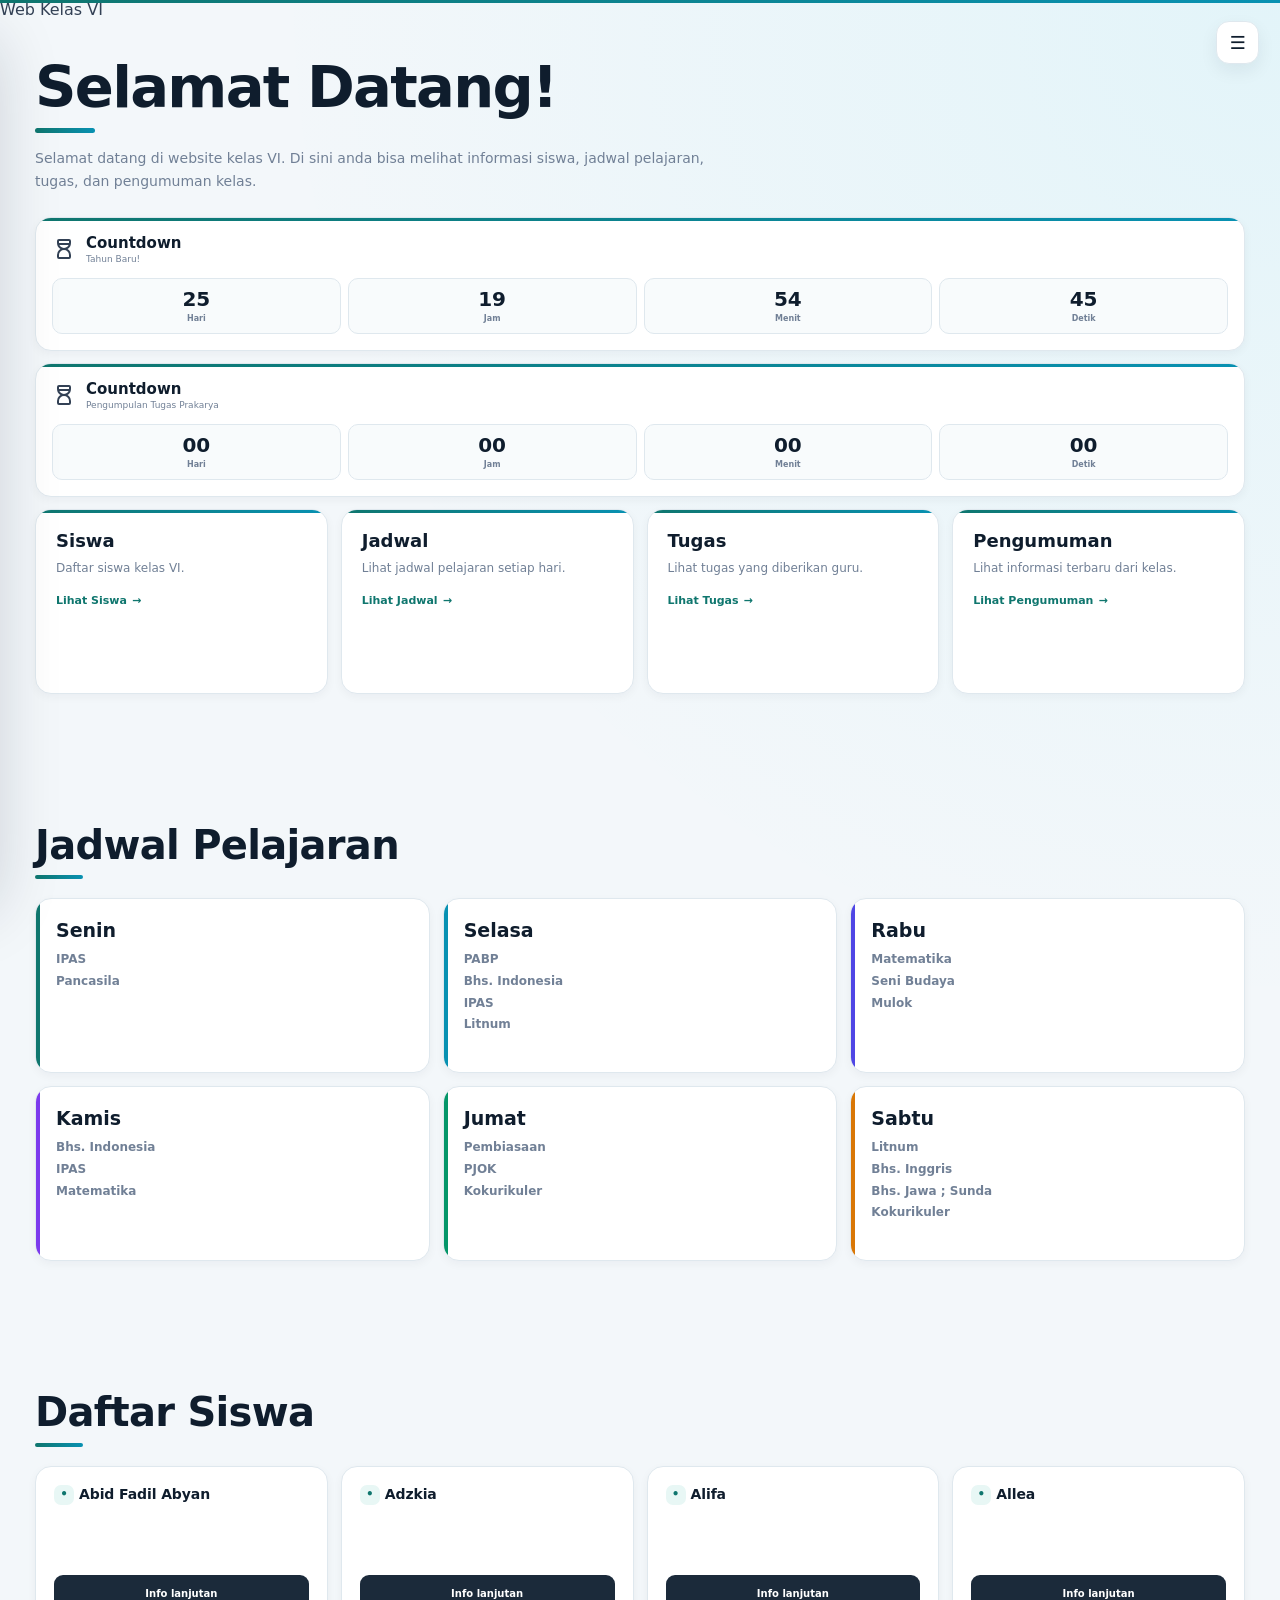
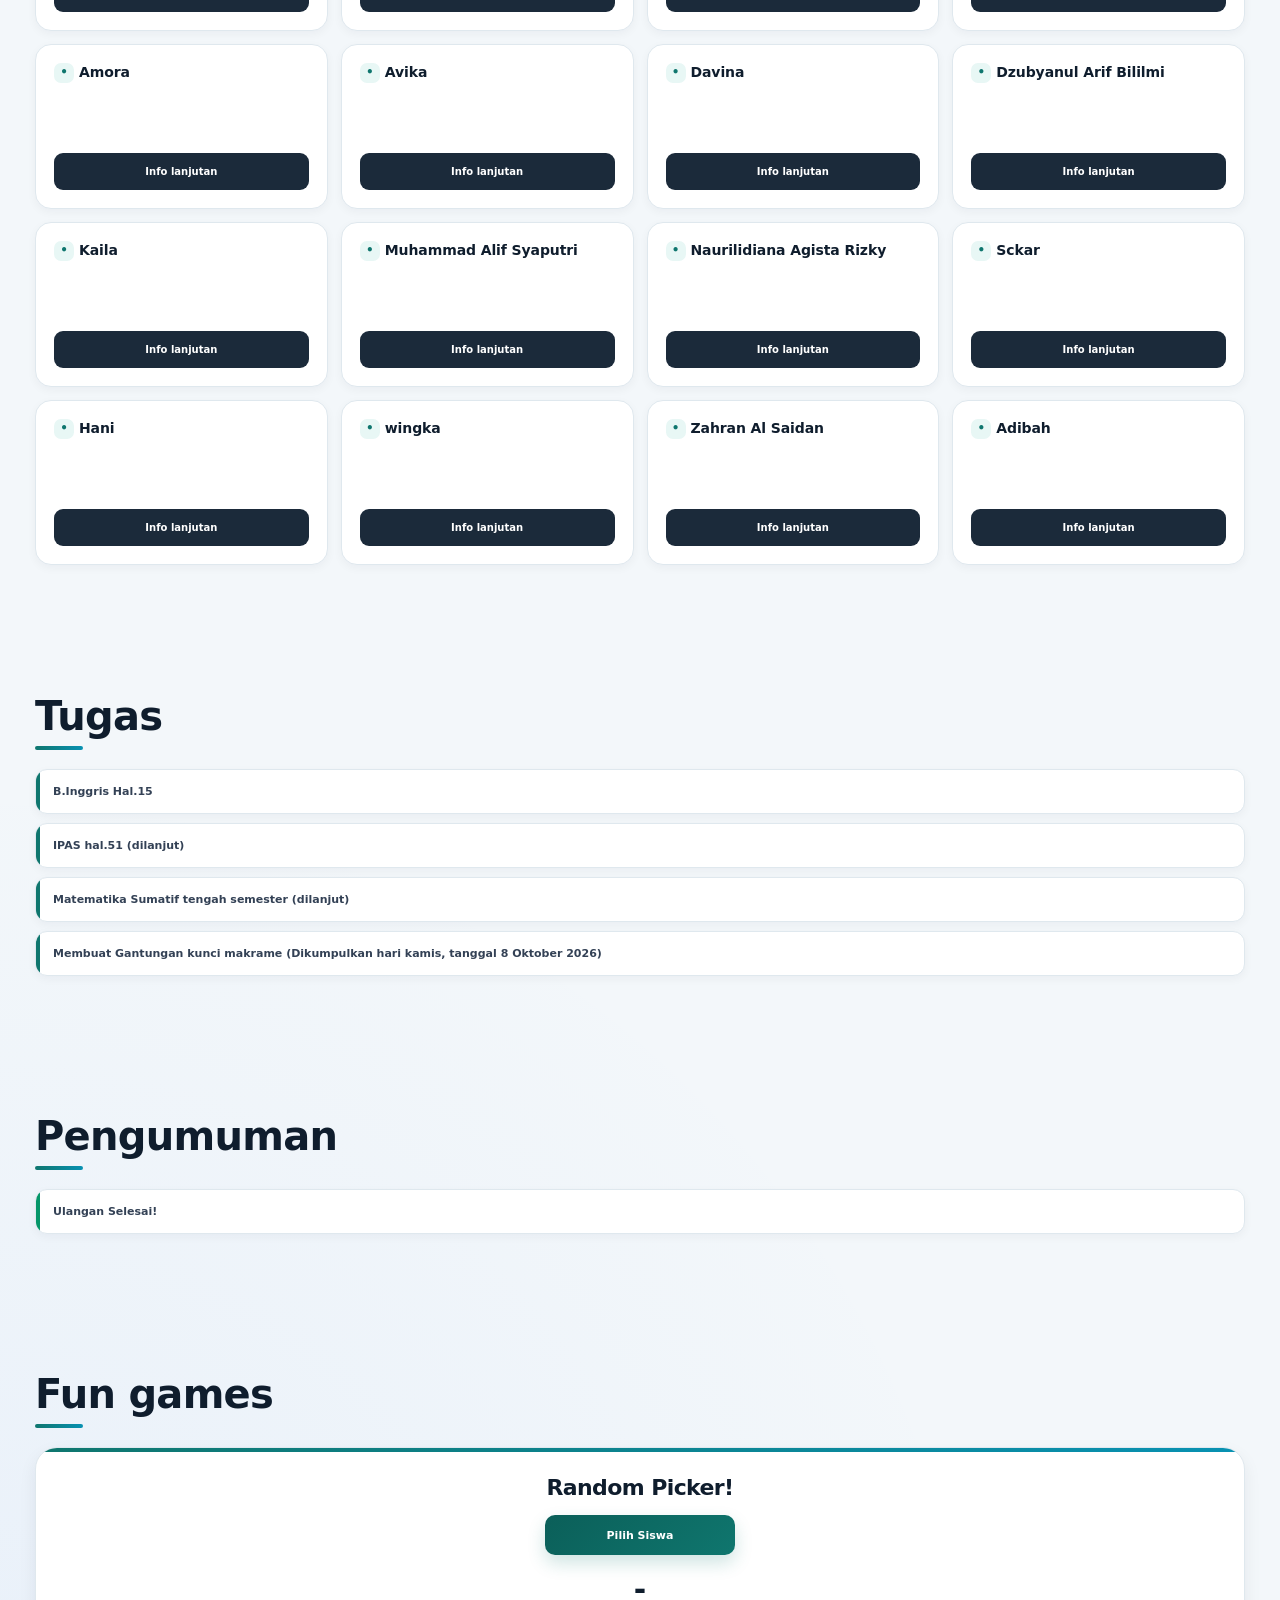
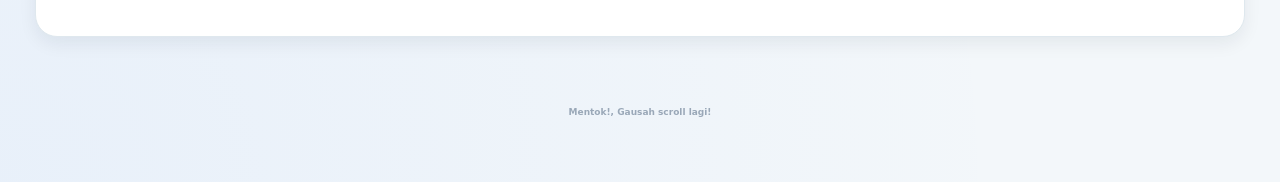
==== index.html @ 462da56a "Update data" ====
<!DOCTYPE html>
<html lang="id">

<head>
    <meta charset="UTF-8">
    <meta name="viewport" content="width=device-width, initial-scale=1.0">
    <meta name="Web Class 6 Necipat"
        content="Website resmi Kelas VI NECIPAT yang berisi informasi siswa, jadwal, tugas, pengumuman, dan kegiatan kelas kami."
        <title>Web Kelas VI</title>
    <link rel="icon" type="image/jpeg" href="Icon.png">

    <link rel="stylesheet" href="style.css">
    <script src="script.js" defer></script>
</head>

<body>



    <!-- Sidebar -->

    <nav class="sidebar hidden" id="sidebar">

        <div class="logo">
            <img src="Icon.png" alt="fotokelas">
            <p>KELAS VI NECIPAT</p>
        </div>

        <a href="#home">


            <svg xmlns="http://www.w3.org/2000/svg" width="20" height="20" viewBox="0 0 24 24" fill="none"
                stroke="currentColor" stroke-width="2" stroke-linecap="round" stroke-linejoin="round"
                class="icon icon-tabler icons-tabler-outline icon-tabler-home">

                <path stroke="none" d="M0 0h24v24H0z" fill="none" />
                <path d="M5 12l-2 0l9 -9l9 9l-2 0" />
                <path d="M5 12v7a2 2 0 0 0 2 2h10a2 2 0 0 0 2 -2v-7" />
                <path d="M9 21v-6a2 2 0 0 1 2 -2h2a2 2 0 0 1 2 2v6" />
            </svg>

            <span> Home</span>

        </a>
        <a href="#jadwal">

            <svg xmlns="http://www.w3.org/2000/svg" width="24" height="24" viewBox="0 0 24 24" fill="none"
                stroke="currentColor" stroke-width="2" stroke-linecap="round" stroke-linejoin="round"
                class="icon icon-tabler icons-tabler-outline icon-tabler-calendar-event">
                <path stroke="none" d="M0 0h24v24H0z" fill="none" />
                <path d="M4 7a2 2 0 0 1 2 -2h12a2 2 0 0 1 2 2v12a2 2 0 0 1 -2 2h-12a2 2 0 0 1 -2 -2l0 -12" />
                <path d="M16 3l0 4" />
                <path d="M8 3l0 4" />
                <path d="M4 11l16 0" />
                <path d="M8 15h2v2h-2l0 -2" />
            </svg>

            <span> Jadwal</span>
        </a>
        <a href="#siswa">
            <svg xmlns="http://www.w3.org/2000/svg" width="24" height="24" viewBox="0 0 24 24" fill="none"
                stroke="currentColor" stroke-width="2" stroke-linecap="round" stroke-linejoin="round"
                class="icon icon-tabler icons-tabler-outline icon-tabler-users">
                <path stroke="none" d="M0 0h24v24H0z" fill="none" />
                <path d="M5 7a4 4 0 1 0 8 0a4 4 0 1 0 -8 0" />
                <path d="M3 21v-2a4 4 0 0 1 4 -4h4a4 4 0 0 1 4 4v2" />
                <path d="M16 3.13a4 4 0 0 1 0 7.75" />
                <path d="M21 21v-2a4 4 0 0 0 -3 -3.85" />
            </svg>

            <span> Siswa</span>
        </a>
        <a href="#tugas">
            <svg xmlns="http://www.w3.org/2000/svg" width="24" height="24" viewBox="0 0 24 24" fill="none"
                stroke="currentColor" stroke-width="2" stroke-linecap="round" stroke-linejoin="round"
                class="icon icon-tabler icons-tabler-outline icon-tabler-book">
                <path stroke="none" d="M0 0h24v24H0z" fill="none" />
                <path d="M3 19a9 9 0 0 1 9 0a9 9 0 0 1 9 0" />
                <path d="M3 6a9 9 0 0 1 9 0a9 9 0 0 1 9 0" />
                <path d="M3 6l0 13" />
                <path d="M12 6l0 13" />
                <path d="M21 6l0 13" />
            </svg>

            <span> Tugas</span>
        </a>
        <a href="#pengumuman">
            <svg xmlns="http://www.w3.org/2000/svg" width="24" height="24" viewBox="0 0 24 24" fill="none"
                stroke="currentColor" stroke-width="2" stroke-linecap="round" stroke-linejoin="round"
                class="icon icon-tabler icons-tabler-outline icon-tabler-speakerphone">
                <path stroke="none" d="M0 0h24v24H0z" fill="none" />
                <path d="M18 8a3 3 0 0 1 0 6" />
                <path d="M10 8v11a1 1 0 0 1 -1 1h-1a1 1 0 0 1 -1 -1v-5" />
                <path
                    d="M12 8l4.524 -3.77a.9 .9 0 0 1 1.476 .692v12.156a.9 .9 0 0 1 -1.476 .692l-4.524 -3.77h-8a1 1 0 0 1 -1 -1v-4a1 1 0 0 1 1 -1h8" />
            </svg>

            <span> Pengumuman</span>
        </a>
        <a href="#fun-games">
            <svg xmlns="http://www.w3.org/2000/svg" width="24" height="24" viewBox="0 0 24 24" fill="none"
                stroke="currentColor" stroke-width="2" stroke-linecap="round" stroke-linejoin="round"
                class="icon icon-tabler icons-tabler-outline icon-tabler-device-gamepad-2">
                <path stroke="none" d="M0 0h24v24H0z" fill="none" />
                <path
                    d="M12 5h3.5a5 5 0 0 1 0 10h-5.5l-4.015 4.227a2.3 2.3 0 0 1 -3.923 -2.035l1.634 -8.173a5 5 0 0 1 4.904 -4.019h3.4" />
                <path d="M14 15l4.07 4.284a2.3 2.3 0 0 0 3.925 -2.023l-1.6 -8.232" />
                <path d="M8 9v2" />
                <path d="M7 10h2" />
                <path d="M14 10h2" />
            </svg>

            <span> Fun Game</span>
        </a>

        <button id="theme-toggle">🌙 Mode Gelap</button>

        <div class="jam-digital" id="jam-digital">00:00:00</div>
        <div class="tanggal-digital" id="tanggal-digital">1 januari 1111</div>
    </nav>

    <button id="sidebar-toggle">☰</button>


    <!-- Konten Utama -->
    <main class="content">

        <!-- HOME -->
        <section id="home" class="home">
            <h1>Selamat Datang!</h1>

            <p>
                Selamat datang di website kelas VI.
                Di sini anda bisa melihat informasi siswa,
                jadwal pelajaran, tugas, dan pengumuman kelas.
            </p>

            <div class="countdown-widget">

                <div class="countdown-title">

                    <svg xmlns="http://www.w3.org/2000/svg" width="24" height="24" viewBox="0 0 24 24" fill="none"
                        stroke="currentColor" stroke-width="2" stroke-linecap="round" stroke-linejoin="round"
                        class="icon icon-tabler icons-tabler-outline icon-tabler-hourglass-high">
                        <path stroke="none" d="M0 0h24v24H0z" fill="none" />
                        <path d="M6.5 7h11" />
                        <path d="M6 20v-2a6 6 0 1 1 12 0v2a1 1 0 0 1 -1 1h-10a1 1 0 0 1 -1 -1" />
                        <path d="M6 4v2a6 6 0 1 0 12 0v-2a1 1 0 0 0 -1 -1h-10a1 1 0 0 0 -1 1" />
                    </svg>

                    <div>
                        <h2>Countdown</h2>
                        <p>Tahun Baru!</p>
                    </div>
                </div>

                <div class="countdown-time">

                    <div class="countdown-box">
                        <strong id="countdown-days">00</strong>
                        <span>Hari</span>
                    </div>

                    <div class="countdown-box">
                        <strong id="countdown-hours">00</strong>
                        <span>Jam</span>
                    </div>

                    <div class="countdown-box">
                        <strong id="countdown-minutes">00</strong>
                        <span>Menit</span>
                    </div>

                    <div class="countdown-box">
                        <strong id="countdown-seconds">00</strong>
                        <span>Detik</span>
                    </div>

                </div>

            </div>

            <div class="countdown-widget">

                <div class="countdown-title">

                    <svg xmlns="http://www.w3.org/2000/svg" width="24" height="24" viewBox="0 0 24 24" fill="none"
                        stroke="currentColor" stroke-width="2" stroke-linecap="round" stroke-linejoin="round"
                        class="icon icon-tabler icons-tabler-outline icon-tabler-hourglass-high">
                        <path stroke="none" d="M0 0h24v24H0z" fill="none" />
                        <path d="M6.5 7h11" />
                        <path d="M6 20v-2a6 6 0 1 1 12 0v2a1 1 0 0 1 -1 1h-10a1 1 0 0 1 -1 -1" />
                        <path d="M6 4v2a6 6 0 1 0 12 0v-2a1 1 0 0 0 -1 -1h-10a1 1 0 0 0 -1 1" />
                    </svg>

                    <div>
                        <h2>Countdown</h2>
                        <p>Pengumpulan Tugas Prakarya</p>
                    </div>
                </div>

                <div class="countdown-time">

                    <div class="countdown-box">
                        <strong id="countdown-days">00</strong>
                        <span>Hari</span>
                    </div>

                    <div class="countdown-box">
                        <strong id="countdown-hours">00</strong>
                        <span>Jam</span>
                    </div>

                    <div class="countdown-box">
                        <strong id="countdown-minutes">00</strong>
                        <span>Menit</span>
                    </div>

                    <div class="countdown-box">
                        <strong id="countdown-seconds">00</strong>
                        <span>Detik</span>
                    </div>

                </div>

            </div>

            <div class="home-info">

                <div class="info-card">
                    <h2>Siswa</h2>
                    <p>Daftar siswa kelas VI.</p>
                    <a href="#siswa">Lihat Siswa</a>
                </div>

                <div class="info-card">
                    <h2>Jadwal</h2>
                    <p>Lihat jadwal pelajaran setiap hari.</p>
                    <a href="#jadwal">Lihat Jadwal</a>
                </div>

                <div class="info-card">
                    <h2>Tugas</h2>
                    <p>Lihat tugas yang diberikan guru.</p>
                    <a href="#tugas">Lihat Tugas</a>
                </div>

                <div class="info-card">
                    <h2>Pengumuman</h2>
                    <p>Lihat informasi terbaru dari kelas.</p>
                    <a href="#pengumuman">Lihat Pengumuman</a>
                </div>

            </div>
        </section>


        <!-- JADWAL -->
        <section id="jadwal">

            <h1>Jadwal Pelajaran</h1>

            <div class="jadwal-container">

                <div class="senin">
                    <h2>Senin</h2>
                    <p>
                        IPAS<br>
                        Pancasila
                    </p>
                </div>

                <div class="selasa">
                    <h2>Selasa</h2>
                    <p>
                        PABP<br>
                        Bhs. Indonesia<br>
                        IPAS<br>
                        Litnum
                    </p>
                </div>

                <div class="rabu">
                    <h2>Rabu</h2>
                    <p>
                        Matematika<br>
                        Seni Budaya<br>
                        Mulok
                    </p>
                </div>

                <div class="kamis">
                    <h2>Kamis</h2>
                    <p>
                        Bhs. Indonesia<br>
                        IPAS<br>
                        Matematika
                    </p>
                </div>

                <div class="jumat">
                    <h2>Jumat</h2>
                    <p>
                        Pembiasaan<br>
                        PJOK<br>
                        Kokurikuler
                    </p>
                </div>

                <div class="sabtu">
                    <h2>Sabtu</h2>
                    <p>
                        Litnum<br>
                        Bhs. Inggris<br>
                        Bhs. Jawa ; Sunda<br>
                        Kokurikuler
                    </p>
                </div>

            </div>

        </section>

        <!-- SISWA -->
        <section id="siswa">

            <h1>Daftar Siswa</h1>

            <div class="siswa">

                <div class="fadil">
                    <h2>Abid Fadil Abyan</h2>
                    <button id="buka-modal-fadil">Info lanjutan</button>
                </div>

                <div class="adzkia">
                    <h2>Adzkia</h2>
                    <button id="buka-modal-adzkia">Info lanjutan</button>
                </div>

                <div class="alifa">
                    <h2>Alifa</h2>
                    <button id="buka-modal-alifa">Info lanjutan</button>
                </div>

                <div class="allea">
                    <h2>Allea</h2>
                    <button id="buka-modal-allea">Info lanjutan</button>
                </div>

                <div class="amora">
                    <h2>Amora</h2>
                    <button id="buka-modal-amora">Info lanjutan</button>
                </div>

                <div class="avika">
                    <h2>Avika</h2>
                    <button id="buka-modal-avika">Info lanjutan</button>
                </div>

                <div class="davina">
                    <h2>Davina</h2>
                    <button id="buka-modal-davina">Info lanjutan</button>
                </div>

                <div class="byan">
                    <h2>Dzubyanul Arif Bililmi</h2>
                    <button id="buka-modal-byan">Info lanjutan</button>
                </div>

                <div class="kaila">
                    <h2>Kaila</h2>
                    <button id="buka-modal-kaila">Info lanjutan</button>
                </div>

                <div class="alif">
                    <h2>Muhammad Alif Syaputri</h2>
                    <button id="buka-modal-alif">Info lanjutan</button>
                </div>

                <div class="agis">
                    <h2>Naurilidiana Agista Rizky</h2>
                    <button id="buka-modal-agis">Info lanjutan</button>
                </div>

                <div class="sckar">
                    <h2>Sckar</h2>
                    <button id="buka-modal-sckar">Info lanjutan</button>
                </div>

                <div class="hani">
                    <h2>Hani</h2>
                    <button id="buka-modal-hani">Info lanjutan</button>
                </div>

                <div class="wingka">
                    <h2>wingka</h2>
                    <button id="buka-modal-wingka">Info lanjutan</button>
                </div>

                <div class="zahran">
                    <h2>Zahran Al Saidan</h2>
                    <button id="buka-modal-zahran">Info lanjutan</button>
                </div>

                <div class="adibah">
                    <h2>Adibah</h2>
                    <button id="buka-modal-adibah">Info lanjutan</button>
                </div>


            </div>

        </section>

        <!--MODAL-->

        <div class="modal" id="modal-fadil">
            <div class="modal-content">

                <button class="modal-close" id="tutup-modal-fadil">X</button>

                <h2>Fadil Abid Abyan</h2>

                <p>Nama Panjang: Abid Fadil Abyan</p>
                <p>Jabatan: -</p>
                <p>Hobi: -</p>
                <p>Kata-Kata: "-"</p>
            </div>
        </div>

        <div class="modal" id="modal-adzkia">
            <div class="modal-content">

                <button class="modal-close" id="tutup-modal-adzkia">X</button>

                <h2>Adzkia</h2>

                <p>Nama Panjang: -</p>
                <p>Jabatan: Murid biasa</p>
                <p>Hobi: Voli</p>
                <p>Kata-Kata: "bngke"</p>
            </div>
        </div>

        <div class="modal" id="modal-alifa">
            <div class="modal-content">

                <button class="modal-close" id="tutup-modal-alifa">X</button>

                <h2>Alifa</h2>

                <p>Nama Panjang: </p>
                <p>Jabatan: Murid biasa</p>
                <p>Hobi: Voli</p>
                <p>Kata-Kata: "anjay"</p>
            </div>
        </div>

        <div class="modal" id="modal-allea">
            <div class="modal-content">

                <button class="modal-close" id="tutup-modal-allea">X</button>

                <h2>Allea</h2>

                <p>Nama Panjang: </p>
                <p>Jabatan: -</p>
                <p>Hobi: -</p>
                <p>Kata-Kata: "-"</p>
            </div>
        </div>

        <div class="modal" id="modal-amora">
            <div class="modal-content">

                <button class="modal-close" id="tutup-modal-amora">X</button>

                <h2>Amora</h2>

                <p>Nama Panjang: Amora Siti Maryam</p>
                <p>Jabatan: -</p>
                <p>Hobi: -</p>
                <p>Kata-Kata: "-"</p>
            </div>
        </div>

        <div class="modal" id="modal-avika">
            <div class="modal-content">

                <button class="modal-close" id="tutup-modal-avika">X</button>

                <h2>Avika</h2>

                <p>Nama Panjang: Avika Mutiara Ramadhani</p>
                <p>Jabatan: Bendahara 1</p>
                <p>Hobi: -</p>
                <p>Kata-Kata: "-"</p>
            </div>
        </div>

        <div class="modal" id="modal-davina">
            <div class="modal-content">

                <button class="modal-close" id="tutup-modal-davina">X</button>

                <h2>Davina</h2>

                <p>Nama Panjang: </p>
                <p>Jabatan: -</p>
                <p>Hobi: -</p>
                <p>Kata-Kata: "-"</p>
            </div>
        </div>

        <div class="modal" id="modal-byan">
            <div class="modal-content">

                <button class="modal-close" id="tutup-modal-byan">X</button>

                <h2>Dzubyanul Arif bililmi</h2>

                <p>Nama Panjang: Dzubyanul Arif Bililmi</p>
                <p>Jabatan: -</p>
                <p>Hobi: -</p>
                <p>Kata-Kata: "-"</p>
            </div>
        </div>

        <div class="modal" id="modal-kaila">
            <div class="modal-content">

                <button class="modal-close" id="tutup-modal-kaila">X</button>

                <h2>Kaila</h2>

                <p>Nama Panjang: -</p>
                <p>Jabatan: -</p>
                <p>Hobi: -</p>
                <p>Kata-Kata: "-"</p>
            </div>
        </div>

        <div class="modal" id="modal-alif">
            <div class="modal-content">

                <button class="modal-close" id="tutup-modal-alif">X</button>

                <h2>Muhammad Alif Syaputri</h2>

                <p>Nama Panjang: Muhammad Alif Syaputra</p>
                <p>Jabatan: -</p>
                <p>Hobi: -</p>
                <p>Kata-Kata: "Dipuji tidak terbang, dihina tiap hari bang"</p>
            </div>
        </div>

        <div class="modal" id="modal-agis">
            <div class="modal-content">

                <button class="modal-close" id="tutup-modal-agis">X</button>

                <h2>Naurilidiana Agista Rizky</h2>

                <p>Nama Panjang: Naurilidiana Agista Rizky</p>
                <p>Jabatan: -</p>
                <p>Hobi: -</p>
                <p>Kata-Kata: "-"</p>
            </div>
        </div>

        <div class="modal" id="modal-sckar">
            <div class="modal-content">

                <button class="modal-close" id="tutup-modal-sckar">X</button>

                <h2>Sckar</h2>

                <p>Nama Panjang: </p>
                <p>Jabatan: -</p>
                <p>Hobi: -</p>
                <p>Kata-Kata: "-"</p>
            </div>
        </div>

        <div class="modal" id="modal-hani">
            <div class="modal-content">

                <button class="modal-close" id="tutup-modal-hani">X</button>

                <h2>Hani</h2>

                <p>Nama Panjang: -</p>
                <p>Jabatan: -</p>
                <p>Hobi: -</p>
                <p>Kata-Kata: "-"</p>
            </div>
        </div>

        <div class="modal" id="modal-wingka">
            <div class="modal-content">

                <button class="modal-close" id="tutup-modal-wingka">X</button>

                <h2>wingka</h2>

                <p>Nama Panjang: -</p>
                <p>Jabatan: -</p>
                <p>Hobi: -</p>
                <p>Kata-Kata: "-"</p>
            </div>
        </div>

        <div class="modal" id="modal-zahran">
            <div class="modal-content">

                <button class="modal-close" id="tutup-modal-zahran">X</button>

                <h2>Zahran Al Saidan</h2>

                <p>Nama Panjang: Zahran Al Saidan</p>
                <p>Jabatan: Wakil Ketua Kelas</p>
                <p>Hobi: Apapun itu yang seru</p>
                <p>Kata-Kata: "Wug wug"</p>
            </div>
        </div>

        <div class="modal" id="modal-adibah">
            <div class="modal-content">

                <button class="modal-close" id="tutup-modal-adibah">X</button>

                <h2>Adibah</h2>

                <p>Nama Panjang: -</p>
                <p>Jabatan: -</p>
                <p>Hobi: -</p>
                <p>Kata-Kata: "-"</p>
            </div>
        </div>

        <!-- TUGAS -->
        <section id="tugas">

            <h1>Tugas</h1>

            <div class="tugas-card">
                <p>B.Inggris Hal.15</p>
            </div>

            <div class="tugas-card">
                <p>IPAS hal.51 (dilanjut)</p>
            </div>

            <div class="tugas-card">
                <p>Matematika Sumatif tengah semester (dilanjut)</p>
            </div>

            <div class="tugas-card">
                <p>Membuat Gantungan kunci makrame (Dikumpulkan hari kamis, tanggal 8 Oktober 2026)</p>
            </div>

        </section>


        <!-- PENGUMUMAN -->
        <section id="pengumuman">

            <h1>Pengumuman</h1>

            <div class="pengumuman-card">
                <p>Ulangan Selesai!</p>
            </div>

        </section>

        <!--Fun Games-->
        <Section id="fun-games">
            <h1>Fun games</h1>

            <div class="random-picker">
                <h2 id="judul-RP">Random Picker!</h2>
                <button id="tombol-random">Pilih Siswa</button>
                <h2 id="hasil-random">-</h2>
            </div>
        </Section>

        <div class="bottom">
            <p>Mentok!, Gausah scroll lagi!</p>
        </div>

        <!--Programmernya zahran wkkwkwkwkwkwkwkkwkwkwkw-->
</body>

</html>
---- style.css ----
/* =========================================================
   WEB KELAS VI NECIPAT — V3
   MOBILE FIRST / COMPACT / PROFESSIONAL
   ========================================================= */


/* =========================================================
   01. RESET
   ========================================================= */

*,
*::before,
*::after {
    box-sizing: border-box;
    margin: 0;
    padding: 0;
}

html {
    scroll-behavior: smooth;
    scroll-padding-top: 20px;
}

body {
    min-height: 100vh;
    overflow-x: hidden;

    font-family:
        Inter,
        ui-sans-serif,
        system-ui,
        -apple-system,
        BlinkMacSystemFont,
        "Segoe UI",
        Arial,
        sans-serif;

    color: var(--text);

    background:
        radial-gradient(
            circle at 100% 0%,
            rgba(34, 211, 238, 0.08),
            transparent 28%
        ),
        radial-gradient(
            circle at 0% 100%,
            rgba(59, 130, 246, 0.06),
            transparent 28%
        ),
        var(--bg);

    transition:
        background 0.3s ease,
        color 0.3s ease;
}

button,
a {
    font: inherit;
}

button {
    border: 0;
}

a {
    color: inherit;
}

img {
    display: block;
    max-width: 100%;
}

::selection {
    background: rgba(34, 211, 238, 0.22);
}

/* =========================================================
   02. COLOR SYSTEM
   ========================================================= */

:root {
    --bg: #f3f7fa;
    --bg-soft: #eef4f7;

    --surface: #ffffff;
    --surface-soft: #f8fbfc;
    --surface-dark: #152433;

    --text: #334155;
    --heading: #0f1d2d;
    --muted: #718096;
    --muted-light: #9aa8b8;

    --line: #dfe8ee;
    --line-strong: #cfdce5;

    --primary: #0f766e;
    --primary-hover: #0b5f59;
    --primary-soft: #e8f7f5;

    --accent: #0891b2;
    --accent-soft: #e7f8fb;

    --success: #059669;
    --warning: #d97706;
    --danger: #dc2626;

    --sidebar: #ffffff;
    --sidebar-border: #e1e8ed;

    --modal: #ffffff;

    --shadow-xs:
        0 3px 10px rgba(15, 23, 42, 0.045);

    --shadow-sm:
        0 7px 18px rgba(15, 23, 42, 0.065);

    --shadow-md:
        0 14px 32px rgba(15, 23, 42, 0.10);

    --shadow-lg:
        0 24px 65px rgba(15, 23, 42, 0.18);

    --radius-sm: 12px;
    --radius-md: 16px;
    --radius-lg: 22px;
    --radius-xl: 28px;

    --sidebar-width: 260px;

    --ease:
        cubic-bezier(
            0.2,
            0.75,
            0.25,
            1
        );
}

body.dark-mode {
    --bg: #0b131c;
    --bg-soft: #101b27;

    --surface: #121e2b;
    --surface-soft: #172536;
    --surface-dark: #1a2b3d;

    --text: #d0dae4;
    --heading: #f4f8fb;
    --muted: #8fa1b4;
    --muted-light: #667a8f;

    --line: rgba(148, 163, 184, 0.13);
    --line-strong: rgba(148, 163, 184, 0.2);

    --primary: #14b8a6;
    --primary-hover: #0d9488;
    --primary-soft: rgba(20, 184, 166, 0.12);

    --accent: #22d3ee;
    --accent-soft: rgba(34, 211, 238, 0.10);

    --sidebar: #101a26;
    --sidebar-border: rgba(148, 163, 184, 0.12);

    --modal: #121e2b;

    --shadow-xs:
        0 3px 12px rgba(0, 0, 0, 0.16);

    --shadow-sm:
        0 8px 22px rgba(0, 0, 0, 0.18);

    --shadow-md:
        0 15px 36px rgba(0, 0, 0, 0.25);

    --shadow-lg:
        0 26px 80px rgba(0, 0, 0, 0.42);
}


/* =========================================================
   03. MOBILE SIDEBAR
   ========================================================= */

.sidebar {
    position: fixed;

    top: 9px;
    bottom: 9px;
    left: 9px;

    width:
        min(
            var(--sidebar-width),
            calc(100vw - 18px)
        );

    z-index: 2000;

    display: flex;
    flex-direction: column;

    gap: 5px;

    padding: 13px 10px;

    overflow-y: auto;
    overflow-x: hidden;

    background: var(--sidebar);

    border:
        1px solid var(--sidebar-border);

    border-radius:
        var(--radius-lg);

    box-shadow:
        var(--shadow-lg);

    transform:
        translateX(
            calc(-100% - 18px)
        );

    transition:
        transform 0.35s var(--ease),
        background 0.3s ease,
        border-color 0.3s ease;
}

/* SIDEBAR BARU MUNCUL KALAU CLASS hidden DIHAPUS */
.sidebar:not(.hidden) {
    transform:
        translateX(0);
}

.sidebar::before {
    content: "";

    position: absolute;

    top: 0;
    left: 0;
    right: 0;

    height: 4px;

    border-radius:
        var(--radius-lg)
        var(--radius-lg)
        0
        0;

    background:
        linear-gradient(
            90deg,
            var(--primary),
            var(--accent)
        );
}

.sidebar::-webkit-scrollbar {
    width: 4px;
}

.sidebar::-webkit-scrollbar-thumb {
    background: var(--line-strong);
    border-radius: 999px;
}


/* =========================================================
   04. LOGO
   ========================================================= */

.logo {
    position: relative;

    padding:
        11px
        7px
        15px;

    margin-bottom: 4px;

    text-align: center;
}

.logo img {
    width: 68px;
    height: 68px;

    margin:
        0 auto 10px;

    object-fit: cover;

    border:
        4px solid var(--primary-soft);

    border-radius:
        18px;

    box-shadow:
        var(--shadow-sm);
}

.logo p {
    color: var(--heading);

    font-size: 9px;

    font-weight: 850;

    letter-spacing: 1.6px;
}

.logo::after {
    content: "";

    position: absolute;

    left: 8%;
    right: 8%;
    bottom: 0;

    height: 1px;

    background: var(--sidebar-border);
}


/* =========================================================
   05. SIDEBAR LINKS
   ========================================================= */

.sidebar a {
    position: relative;

    display: flex;
    align-items: center;

    min-height: 43px;

    padding:
        9px
        11px;

    border-radius:
        var(--radius-sm);

    border:
        1px solid transparent;

    color: var(--muted);

    text-decoration: none;

    font-size: 12px;

    font-weight: 750;

    transition:
        background 0.22s ease,
        color 0.22s ease,
        transform 0.22s var(--ease),
        border-color 0.22s ease;
}

.sidebar a::before {
    content: "";

    width: 6px;
    height: 6px;

    flex-shrink: 0;

    margin-right: 9px;

    border-radius: 50%;

    background: currentColor;

    opacity: 0.35;
}

.sidebar a::after {
    content: "›";

    margin-left: auto;

    font-size: 15px;

    color: inherit;

    opacity: 0.55;
}

.sidebar a:hover,
.sidebar a.active {
    color: #ffffff;

    background:
        linear-gradient(
            135deg,
            var(--primary-hover),
            var(--primary)
        );

    transform:
        translateX(2px);

    box-shadow:
        0 7px 16px
        rgba(
            15,
            118,
            110,
            0.16
        );
}


/* =========================================================
   06. DARK MODE BUTTON
   ========================================================= */

#theme-toggle {
    width: 100%;

    min-height: 43px;

    margin-top: 7px;

    padding:
        9px
        11px;

    border:
        1px solid var(--line);

    border-radius:
        var(--radius-sm);

    color: var(--text);

    background:
        var(--surface-soft);

    text-align: left;

    cursor: pointer;

    font-size: 11px;

    font-weight: 800;

    transition:
        background 0.22s ease,
        border-color 0.22s ease,
        transform 0.22s var(--ease);
}

#theme-toggle:hover {
    background:
        var(--primary-soft);

    border-color:
        var(--line-strong);

    transform:
        translateY(-1px);
}


/* =========================================================
   07. CLOCK
   ========================================================= */

.jam-digital {
    margin-top: auto;

    padding:
        13px
        6px
        5px;

    color: var(--heading);

    text-align: center;

    font-size: 21px;

    font-weight: 900;

    letter-spacing: 0.7px;

    font-variant-numeric:
        tabular-nums;
}

.jam-digital::before {
    content: "LIVE CLOCK";

    display: block;

    margin-bottom: 4px;

    color: var(--accent);

    font-size: 7px;

    font-weight: 900;

    letter-spacing: 1.6px;
}

.tanggal-digital {
    padding:
        0
        5px
        3px;

    color: var(--muted);

    text-align: center;

    font-size: 9px;

    font-weight: 650;
}


/* =========================================================
   08. MENU BUTTON
   ========================================================= */

#sidebar-toggle {
    position: fixed;

    top: 13px;
    right: 13px;

    z-index: 2100;

    width: 43px;
    height: 43px;

    display: grid;

    place-items: center;

    border:
        1px solid var(--line);

    border-radius:
        13px;

    color: var(--heading);

    background:
        var(--surface);

    box-shadow:
        var(--shadow-sm);

    cursor: pointer;

    font-size: 18px;

    transition:
        transform 0.22s var(--ease),
        box-shadow 0.22s ease,
        background 0.22s ease;
}

#sidebar-toggle:hover {
    transform:
        scale(1.04);

    box-shadow:
        var(--shadow-md);

    background:
        var(--primary-soft);
}

#sidebar-toggle:active {
    transform:
        scale(0.96);
}


/* =========================================================
   09. MAIN CONTENT
   ========================================================= */

.content {
    width: 100%;

    margin-left: 0;

    padding:
        70px
        11px
        45px;

    transition:
        margin-left 0.35s ease,
        width 0.35s ease;
}


/* =========================================================
   10. SECTIONS
   ========================================================= */

section {
    width: 100%;

    padding:
        38px
        0;

    scroll-margin-top:
        15px;
}

section:first-of-type {
    padding-top:
        12px;
}

section h1 {
    margin-bottom:
        19px;

    color:
        var(--heading);

    font-size:
        clamp(
            24px,
            7.5vw,
            40px
        );

    line-height:
        1.08;

    letter-spacing:
        -0.7px;
}

section h1::after {
    content: "";

    display: block;

    width:
        48px;

    height:
        4px;

    margin-top:
        8px;

    border-radius:
        999px;

    background:
        linear-gradient(
            90deg,
            var(--primary),
            var(--accent)
        );
}


/* =========================================================
   11. HOME
   ========================================================= */

.home {
    min-height:
        auto;

    display:
        flex;

    flex-direction:
        column;

    justify-content:
        center;
}

.home h1 {
    max-width:
        800px;

    margin-bottom:
        14px;

    font-size:
        clamp(
            35px,
            11vw,
            58px
        );

    line-height:
        1;

    letter-spacing:
        -1.7px;
}

.home h1::after {
    width:
        60px;

    height:
        5px;

    margin-top:
        11px;
}

.home > p {
    max-width:
        680px;

    margin-bottom:
        23px;

    color:
        var(--muted);

    font-size:
        12px;

    line-height:
        1.7;
}


/* =========================================================
   12. HOME WIDGET GRID
   ========================================================= */

.home-info {
    display:
        grid;

    grid-template-columns:
        repeat(
            2,
            minmax(
                0,
                1fr
            )
        );

    gap:
        10px;
}

.info-card {
    position:
        relative;

    min-height:
        145px;

    padding:
        16px;

    overflow:
        hidden;

    border:
        1px solid var(--line);

    border-radius:
        var(--radius-md);

    background:
        var(--surface);

    box-shadow:
        var(--shadow-xs);

    transition:
        transform 0.22s var(--ease),
        box-shadow 0.22s ease,
        border-color 0.22s ease;
}

.info-card::before {
    content: "";

    position:
        absolute;

    top: 0;
    left: 0;
    right: 0;

    height:
        3px;

    background:
        linear-gradient(
            90deg,
            var(--primary),
            var(--accent)
        );
}

.info-card:hover {
    transform:
        translateY(-3px);

    box-shadow:
        var(--shadow-sm);

    border-color:
        var(--line-strong);
}

.info-card h2 {
    margin-bottom:
        7px;

    color:
        var(--heading);

    font-size:
        16px;

    line-height:
        1.2;
}

.info-card p {
    margin-bottom:
        12px;

    color:
        var(--muted);

    font-size:
        10px;

    line-height:
        1.55;
}

.info-card a {
    display:
        inline-flex;

    align-items:
        center;

    gap:
        5px;

    color:
        var(--primary);

    text-decoration:
        none;

    font-size:
        10px;

    font-weight:
        850;
}

.info-card a::after {
    content:
        "→";
}


/* =========================================================
   13. JADWAL
   ========================================================= */

.jadwal-container {
    display:
        grid;

    grid-template-columns:
        repeat(
            2,
            minmax(
                0,
                1fr
            )
        );

    gap:
        10px;
}

.jadwal-container > div {
    position:
        relative;

    min-height:
        142px;

    padding:
        16px;

    overflow:
        hidden;

    border:
        1px solid var(--line);

    border-radius:
        var(--radius-md);

    background:
        var(--surface);

    box-shadow:
        var(--shadow-xs);

    transition:
        transform 0.22s var(--ease),
        box-shadow 0.22s ease;
}

.jadwal-container > div:hover {
    transform:
        translateY(-3px);

    box-shadow:
        var(--shadow-sm);
}

.jadwal-container > div::before {
    content: "";

    position:
        absolute;

    left:
        0;

    top:
        0;

    bottom:
        0;

    width:
        4px;

    background:
        var(--day-color);
}

.senin {
    --day-color:
        #0f766e;
}

.selasa {
    --day-color:
        #0891b2;
}

.rabu {
    --day-color:
        #4f46e5;
}

.kamis {
    --day-color:
        #7c3aed;
}

.jumat {
    --day-color:
        #059669;
}

.sabtu {
    --day-color:
        #d97706;
}

.jadwal-container h2 {
    margin-bottom:
        8px;

    color:
        var(--heading);

    font-size:
        16px;
}

.jadwal-container p {
    color:
        var(--muted);

    font-size:
        10px;

    font-weight:
        650;

    line-height:
        1.8;
}


/* =========================================================
   14. SISWA — 2 COLUMN MOBILE
   ========================================================= */

.siswa {
    display:
        grid;

    grid-template-columns:
        repeat(
            2,
            minmax(
                0,
                1fr
            )
        );

    gap:
        10px;
}

.siswa > div {
    min-height:
        137px;

    padding:
        14px;

    display:
        flex;

    flex-direction:
        column;

    justify-content:
        space-between;

    gap:
        11px;

    overflow:
        hidden;

    border:
        1px solid var(--line);

    border-radius:
        var(--radius-md);

    background:
        var(--surface);

    box-shadow:
        var(--shadow-xs);

    transition:
        transform 0.22s var(--ease),
        box-shadow 0.22s ease;
}

.siswa > div:hover {
    transform:
        translateY(-3px);

    box-shadow:
        var(--shadow-sm);
}

.siswa > div::before {
    content: "";

    position:
        absolute;

    top:
        0;

    left:
        0;

    right:
        0;

    height:
        3px;

    background:
        linear-gradient(
            90deg,
            var(--primary),
            var(--accent)
        );
}

.siswa h2 {
    color:
        var(--heading);

    font-size:
        12px;

    line-height:
        1.35;

    letter-spacing:
        -0.1px;
}

.siswa h2::before {
    content:
        "•";

    display:
        inline-grid;

    place-items:
        center;

    width:
        20px;

    height:
        20px;

    margin-right:
        5px;

    border-radius:
        7px;

    color:
        var(--primary);

    background:
        var(--primary-soft);

    font-size:
        12px;

    vertical-align:
        middle;
}

.siswa button {
    width:
        100%;

    min-height:
        34px;

    padding:
        7px
        7px;

    border-radius:
        9px;

    color:
        #ffffff;

    background:
        #1b2a3a;

    cursor:
        pointer;

    font-size:
        9px;

    font-weight:
        800;

    transition:
        background 0.22s ease,
        transform 0.22s var(--ease),
        box-shadow 0.22s ease;
}

.siswa button:hover {
    background:
        linear-gradient(
            135deg,
            var(--primary-hover),
            var(--primary)
        );

    transform:
        translateY(-1px);

    box-shadow:
        0 7px 15px
        rgba(
            15,
            118,
            110,
            0.20
        );
}


/* =========================================================
   15. MODAL
   ========================================================= */

.modal {
    position:
        fixed;

    inset:
        0;

    z-index:
        3000;

    padding:
        10px;

    display:
        grid;

    place-items:
        center;

    background:
        rgba(
            10,
            20,
            30,
            0.60
        );

    backdrop-filter:
        blur(8px);

    -webkit-backdrop-filter:
        blur(8px);

    opacity:
        0;

    visibility:
        hidden;

    pointer-events:
        none;

    transition:
        opacity 0.25s ease,
        visibility 0.25s ease;
}

.modal.active {
    opacity:
        1;

    visibility:
        visible;

    pointer-events:
        auto;
}

.modal-content {
    position:
        relative;

    width:
        min(
            100%,
            470px
        );

    max-height:
        calc(
            100vh - 20px
        );

    overflow-y:
        auto;

    padding:
        24px
        15px
        17px;

    border:
        1px solid var(--line);

    border-radius:
        var(--radius-lg);

    color:
        var(--text);

    background:
        var(--modal);

    box-shadow:
        var(--shadow-lg);

    transform:
        translateY(14px)
        scale(0.98);

    transition:
        transform 0.28s var(--ease);
}

.modal.active .modal-content {
    transform:
        translateY(0)
        scale(1);
}

.modal-content::before {
    content:
        "";

    position:
        absolute;

    left:
        0;

    right:
        0;

    top:
        0;

    height:
        4px;

    background:
        linear-gradient(
            90deg,
            var(--primary),
            var(--accent)
        );
}

.modal-content h2 {
    margin:
        6px
        43px
        18px
        0;

    color:
        var(--heading);

    font-size:
        21px;

    line-height:
        1.2;
}

.modal-content p {
    margin:
        8px
        0;

    padding:
        10px;

    color:
        var(--muted);

    background:
        var(--surface-soft);

    border:
        1px solid var(--line);

    border-radius:
        10px;

    font-size:
        11px;

    line-height:
        1.55;
}

.modal-close {
    position:
        absolute;

    top:
        13px;

    right:
        13px;

    width:
        34px;

    height:
        34px;

    display:
        grid;

    place-items:
        center;

    border:
        1px solid var(--line);

    border-radius:
        9px;

    color:
        var(--muted);

    background:
        var(--surface-soft);

    cursor:
        pointer;

    font-size:
        11px;

    font-weight:
        900;

    transition:
        background 0.22s ease,
        color 0.22s ease,
        transform 0.22s var(--ease);
}

.modal-close:hover {
    color:
        #ffffff;

    background:
        var(--danger);

    transform:
        scale(1.04);
}


/* =========================================================
   16. TUGAS + PENGUMUMAN
   ========================================================= */

.tugas-card,
.pengumuman-card {
    position:
        relative;

    width:
        100%;

    margin:
        9px
        auto;

    padding:
        13px
        13px
        13px
        17px;

    overflow:
        hidden;

    border:
        1px solid var(--line);

    border-radius:
        var(--radius-sm);

    background:
        var(--surface);

    box-shadow:
        var(--shadow-xs);

    transition:
        transform 0.22s var(--ease),
        box-shadow 0.22s ease;
}

.tugas-card:hover,
.pengumuman-card:hover {
    transform:
        translateY(-2px);

    box-shadow:
        var(--shadow-sm);
}

.tugas-card::before,
.pengumuman-card::before {
    content:
        "";

    position:
        absolute;

    left:
        0;

    top:
        0;

    bottom:
        0;

    width:
        4px;

    background:
        var(--primary);
}

.pengumuman-card::before {
    background:
        var(--success);
}

.tugas-card p,
.pengumuman-card p {
    color:
        var(--text);

    font-size:
        11px;

    font-weight:
        700;

    line-height:
        1.55;
}


/* =========================================================
   17. FUN GAMES
   ========================================================= */

#fun-games {
    padding-bottom:
        60px;
}

.random-picker {
    position:
        relative;

    width:
        100%;

    padding:
        27px
        14px
        28px;

    overflow:
        hidden;

    text-align:
        center;

    border:
        1px solid var(--line);

    border-radius:
        var(--radius-lg);

    background:
        var(--surface);

    box-shadow:
        var(--shadow-sm);
}

.random-picker::before {
    content:
        "";

    position:
        absolute;

    left:
        0;

    right:
        0;

    top:
        0;

    height:
        4px;

    background:
        linear-gradient(
            90deg,
            var(--primary),
            var(--accent)
        );
}

#judul-RP {
    margin-bottom:
        15px;

    color:
        var(--heading);

    font-size:
        22px;

    letter-spacing:
        -0.6px;
}

#tombol-random {
    width:
        100%;

    max-width:
        190px;

    min-height:
        40px;

    padding:
        9px
        13px;

    border-radius:
        10px;

    color:
        #ffffff;

    background:
        linear-gradient(
            135deg,
            var(--primary-hover),
            var(--primary)
        );

    box-shadow:
        0 8px 18px
        rgba(
            15,
            118,
            110,
            0.20
        );

    cursor:
        pointer;

    font-size:
        11px;

    font-weight:
        850;

    transition:
        transform 0.22s var(--ease),
        box-shadow 0.22s ease;
}

#tombol-random:hover {
    transform:
        translateY(-2px);

    box-shadow:
        0 11px 22px
        rgba(
            15,
            118,
            110,
            0.25
        );
}

#tombol-random:active {
    transform:
        translateY(1px);
}

#tombol-random:disabled {
    opacity:
        0.6;

    cursor:
        wait;
}

#hasil-random {
    min-height:
        35px;

    margin-top:
        18px;

    color:
        var(--heading);

    font-size:
        clamp(
            21px,
            7vw,
            30px
        );

    font-weight:
        900;

    line-height:
        1.1;

    overflow-wrap:
        anywhere;
}

.random-result-animation {
    animation:
        randomResult
        0.38s
        var(--ease);
}

@keyframes randomResult {

    0% {
        opacity:
            0;

        transform:
            scale(0.9)
            translateY(7px);
    }

    60% {
        transform:
            scale(1.04)
            translateY(-2px);
    }

    100% {
        opacity:
            1;

        transform:
            scale(1)
            translateY(0);
    }
}


/* =========================================================
   18. BOTTOM
   ========================================================= */

.bottom {
    padding:
        10px
        0
        0;

    text-align:
        center;
}

.bottom p {
    color:
        var(--muted-light);

    font-size:
        9px;

    font-weight:
        650;
}


/* =========================================================
   19. FOCUS
   ========================================================= */

button:focus-visible,
a:focus-visible {
    outline:
        3px solid
        rgba(
            34,
            211,
            238,
            0.35
        );

    outline-offset:
        2px;
}


/* =========================================================
   20. TABLET
   ========================================================= */

@media (min-width: 700px) {

    .content {
        padding:
            78px
            22px
            55px;
    }

    section {
        padding:
            52px
            0;
    }

    .home-info {
        grid-template-columns:
            repeat(
                2,
                minmax(
                    0,
                    1fr
                )
            );

        gap:
            13px;
    }

    .jadwal-container {
        grid-template-columns:
            repeat(
                3,
                minmax(
                    0,
                    1fr
                )
            );

        gap:
            13px;
    }

    .siswa {
        grid-template-columns:
            repeat(
                3,
                minmax(
                    0,
                    1fr
                )
            );

        gap:
            13px;
    }

    .siswa > div {
        min-height:
            150px;
    }

    .info-card {
        min-height:
            155px;
    }
}


/* =========================================================
   21. DESKTOP
   ========================================================= */

@media (min-width: 1050px) {

    .sidebar {
        top:
            14px;

        bottom:
            14px;

        left:
            14px;
    }

    .content {
        width:
            calc(
                100%
                -
                var(--sidebar-width)
            );

        margin-left:
            var(--sidebar-width);

        padding:
            28px
            35px
            65px;
    }

    body.sidebar-hidden .content {
        width:
            100%;

        margin-left:
            0;

        padding-left:
            70px;
    }

    #sidebar-toggle {
        top:
            21px;

        right:
            21px;
    }

    section {
        max-width:
            1400px;

        margin:
            0 auto;

        padding:
            65px
            0;
    }

    .home-info {
        grid-template-columns:
            repeat(
                4,
                minmax(
                    0,
                    1fr
                )
            );
    }

    .jadwal-container {
        grid-template-columns:
            repeat(
                3,
                minmax(
                    0,
                    1fr
                )
            );
    }

    .siswa {
        grid-template-columns:
            repeat(
                4,
                minmax(
                    0,
                    1fr
                )
            );
    }

    .home h1 {
        font-size:
            clamp(
                45px,
                4.5vw,
                65px
            );
    }

    .home > p {
        font-size:
            14px;
    }

    .info-card {
        min-height:
            185px;

        padding:
            20px;
    }

    .info-card h2 {
        font-size:
            18px;
    }

    .info-card p {
        font-size:
            12px;
    }

    .info-card a {
        font-size:
            11px;
    }

    .jadwal-container > div {
        min-height:
            175px;

        padding:
            20px;
    }

    .jadwal-container h2 {
        font-size:
            19px;
    }

    .jadwal-container p {
        font-size:
            12px;
    }

    .siswa > div {
        min-height:
            165px;

        padding:
            18px;
    }

    .siswa h2 {
        font-size:
            14px;
    }

    .siswa button {
        min-height:
            37px;

        font-size:
            10px;
    }
}


/* =========================================================
   22. SMALL PHONES
   ========================================================= */

@media (max-width: 345px) {

    .content {
        padding-left:
            8px;

        padding-right:
            8px;
    }

    .home-info,
    .jadwal-container,
    .siswa {
        gap:
            7px;
    }

    .info-card {
        padding:
            12px;

        min-height:
            135px;
    }

    .info-card h2 {
        font-size:
            14px;
    }

    .info-card p,
    .info-card a {
        font-size:
            9px;
    }

    .jadwal-container > div {
        padding:
            13px;

        min-height:
            132px;
    }

    .jadwal-container h2 {
        font-size:
            14px;
    }

    .jadwal-container p {
        font-size:
            9px;
    }

    .siswa > div {
        padding:
            12px;

        min-height:
            130px;
    }

    .siswa h2 {
        font-size:
            11px;
    }

    .siswa button {
        min-height:
            32px;

        font-size:
            8px;
    }
}


/* =========================================================
   23. REDUCED MOTION
   ========================================================= */

@media (prefers-reduced-motion: reduce) {

    html {
        scroll-behavior:
            auto;
    }

    *,
    *::before,
    *::after {
        animation-duration:
            0.01ms !important;

        animation-iteration-count:
            1 !important;

        transition-duration:
            0.01ms !important;
    }
}


/* =========================================================
   24. SCROLLBAR
   ========================================================= */

::-webkit-scrollbar {
    width:
        8px;

    height:
        8px;
}

::-webkit-scrollbar-track {
    background:
        transparent;
}

::-webkit-scrollbar-thumb {
    border:
        2px solid transparent;

    border-radius:
        999px;

    background:
        var(--line-strong);

    background-clip:
        padding-box;
}

::-webkit-scrollbar-thumb:hover {
    background:
        var(--primary);

    background-clip:
        padding-box;
}

/* =========================================================
   COUNTDOWN
   ========================================================= */

.countdown-widget {
    width: 100%;

    margin-bottom: 12px;
    padding: 16px;

    border: 1px solid var(--line);
    border-radius: var(--radius-md);

    background: var(--surface);

    box-shadow: var(--shadow-xs);

    overflow: hidden;

    position: relative;
}

.countdown-widget::before {
    content: "";

    position: absolute;

    top: 0;
    left: 0;
    right: 0;

    height: 3px;

    background:
        linear-gradient(
            90deg,
            var(--primary),
            var(--accent)
        );
}

.countdown-title {
    display: flex;
    align-items: center;

    gap: 10px;

    margin-bottom: 14px;
}

.countdown-title > span {
    width: 34px;
    height: 34px;

    display: grid;
    place-items: center;

    border-radius: 10px;

    background: var(--primary-soft);

    font-size: 16px;
}

.countdown-title h2 {
    color: var(--heading);

    font-size: 15px;
}

.countdown-title p {
    margin: 2px 0 0;

    color: var(--muted);

    font-size: 9px;
}

.countdown-time {
    display: grid;

    grid-template-columns:
        repeat(4, minmax(0, 1fr));

    gap: 7px;
}

.countdown-box {
    min-width: 0;

    padding: 10px 4px;

    text-align: center;

    border:
        1px solid var(--line);

    border-radius: 10px;

    background: var(--surface-soft);
}

.countdown-box strong {
    display: block;

    color: var(--heading);

    font-size: 20px;

    line-height: 1;
}

.countdown-box span {
    display: block;

    margin-top: 5px;

    color: var(--muted);

    font-size: 8px;

    font-weight: 700;
}

/* =========================================================
   SIDEBAR OPEN = CONTENT MENYEMPIT
   ========================================================= */

.content {
    width: 100%;
    margin-left: 0;

    transition:
        width 0.35s ease,
        margin-left 0.35s ease;
}

@media (min-width: 700px) {

    body.sidebar-open .content {
        width: calc(100% - 270px);
        margin-left: 270px;
    }

}
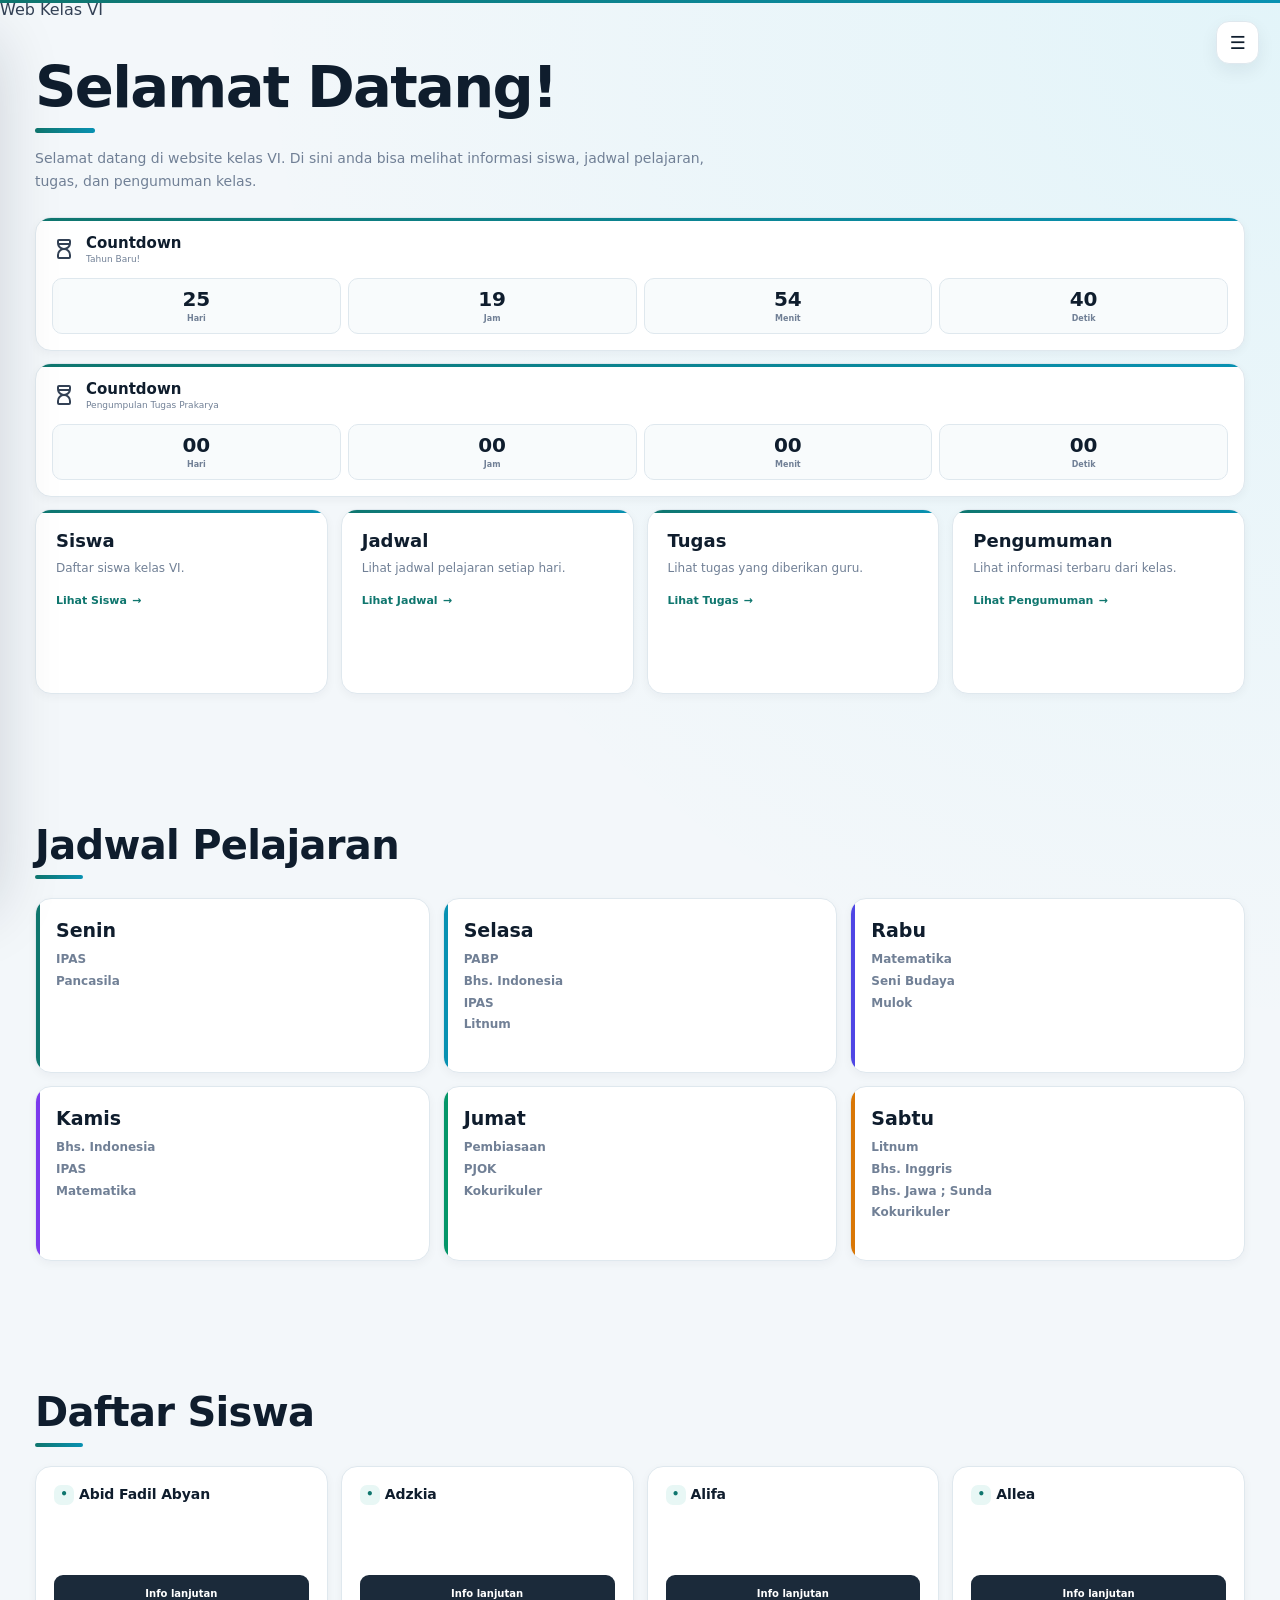
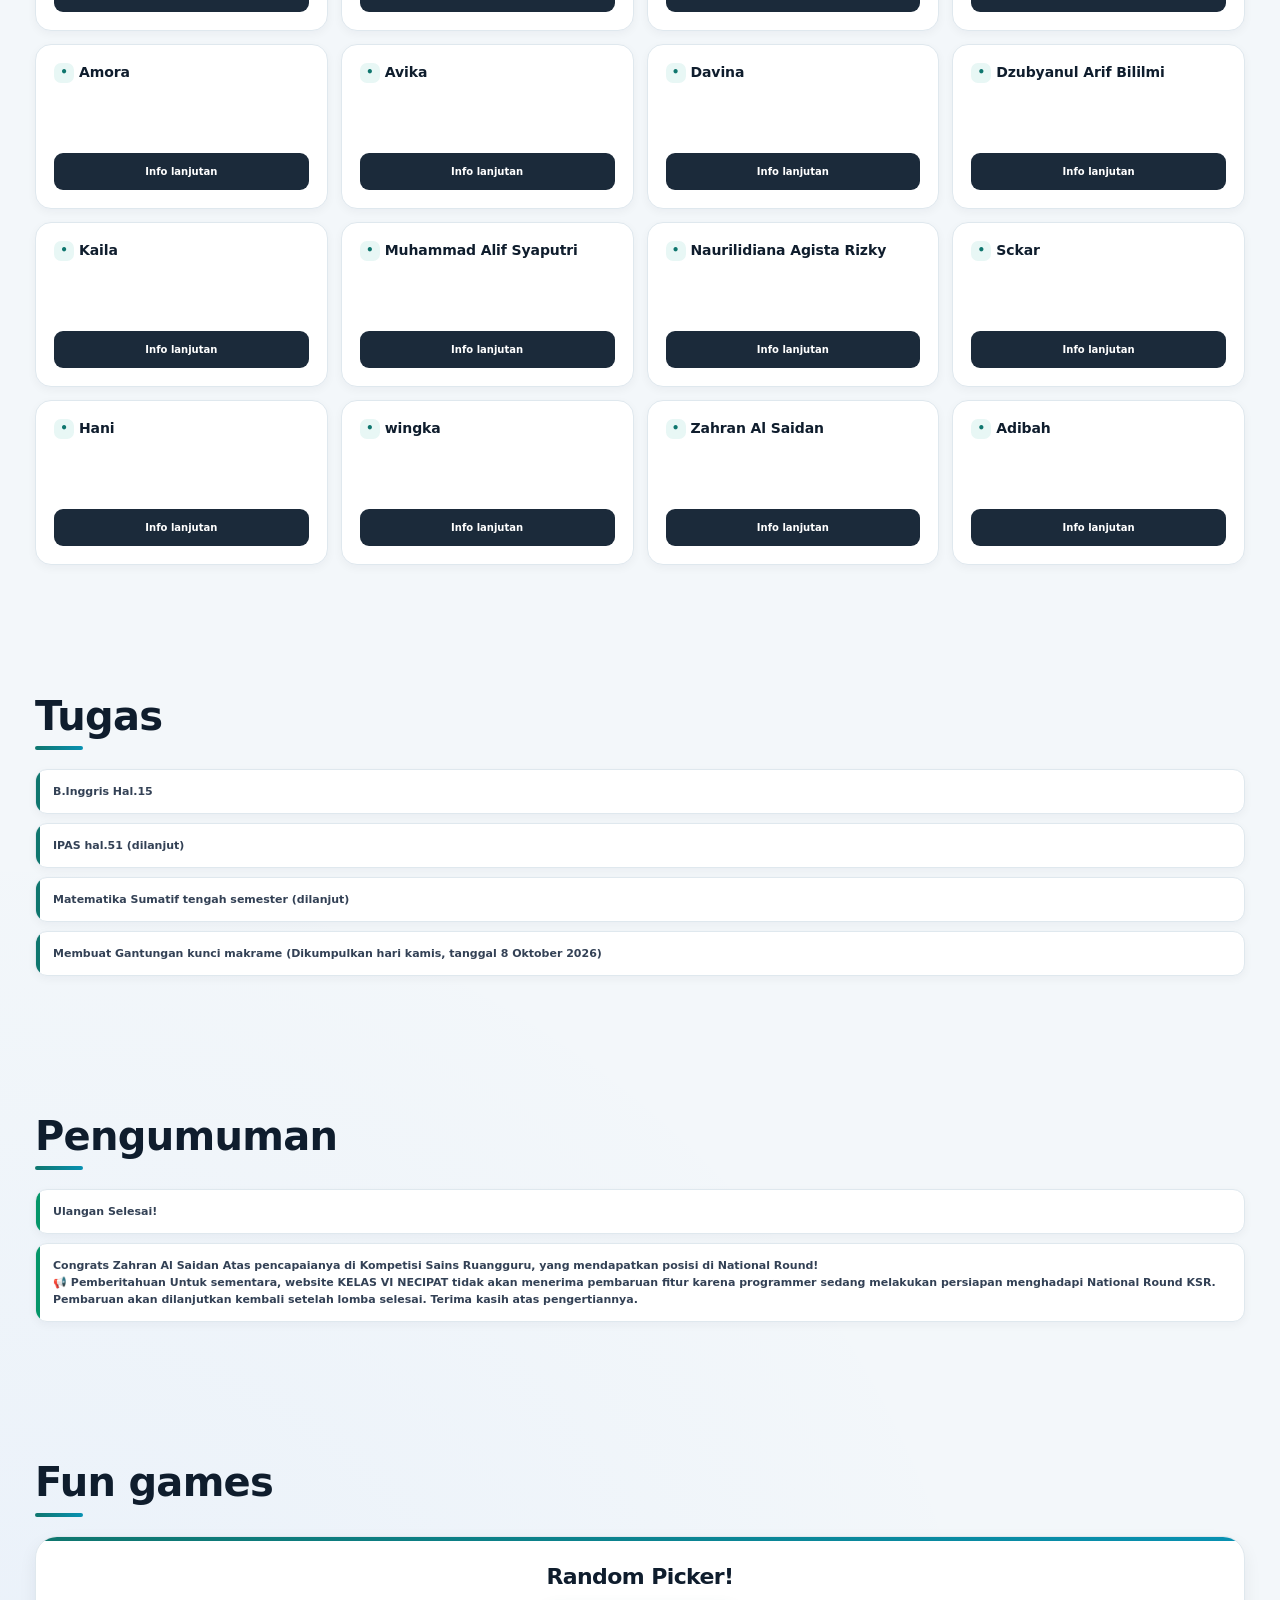
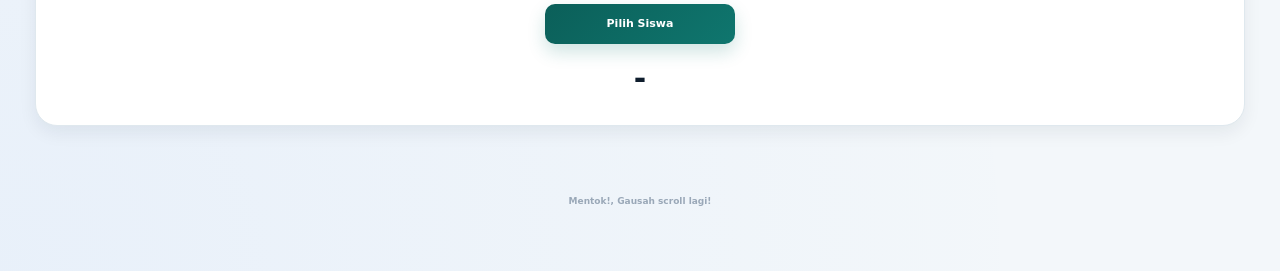
==== commit d5e28dba: "pause Update" ====
--- a/index.html
+++ b/index.html
@@ -4,9 +4,8 @@
 <head>
     <meta charset="UTF-8">
     <meta name="viewport" content="width=device-width, initial-scale=1.0">
-    <meta name="Web Class 6 Necipat"
-        content="Website resmi Kelas VI NECIPAT yang berisi informasi siswa, jadwal, tugas, pengumuman, dan kegiatan kelas kami."
-        <title>Web Kelas VI</title>
+    <meta name="Web Class 6 Necipat" content="Website resmi Kelas VI NECIPAT yang berisi informasi siswa, jadwal, tugas, pengumuman, dan kegiatan kelas kami."
+    <title>Web Kelas VI</title>
     <link rel="icon" type="image/jpeg" href="Icon.png">
 
     <link rel="stylesheet" href="style.css">
@@ -672,6 +671,16 @@
                 <p>Ulangan Selesai!</p>
             </div>
 
+            <div class="pengumuman-card">
+                <p>Congrats Zahran Al Saidan Atas pencapaianya di Kompetisi Sains Ruangguru, yang mendapatkan posisi di National Round!</p>
+                <p>📢 Pemberitahuan
+                Untuk sementara, website KELAS VI NECIPAT tidak akan menerima pembaruan fitur karena programmer sedang melakukan persiapan menghadapi National Round KSR.
+
+                Pembaruan akan dilanjutkan kembali setelah lomba selesai.
+
+                Terima kasih atas pengertiannya.</p>
+            </div>
+
         </section>
 
         <!--Fun Games-->
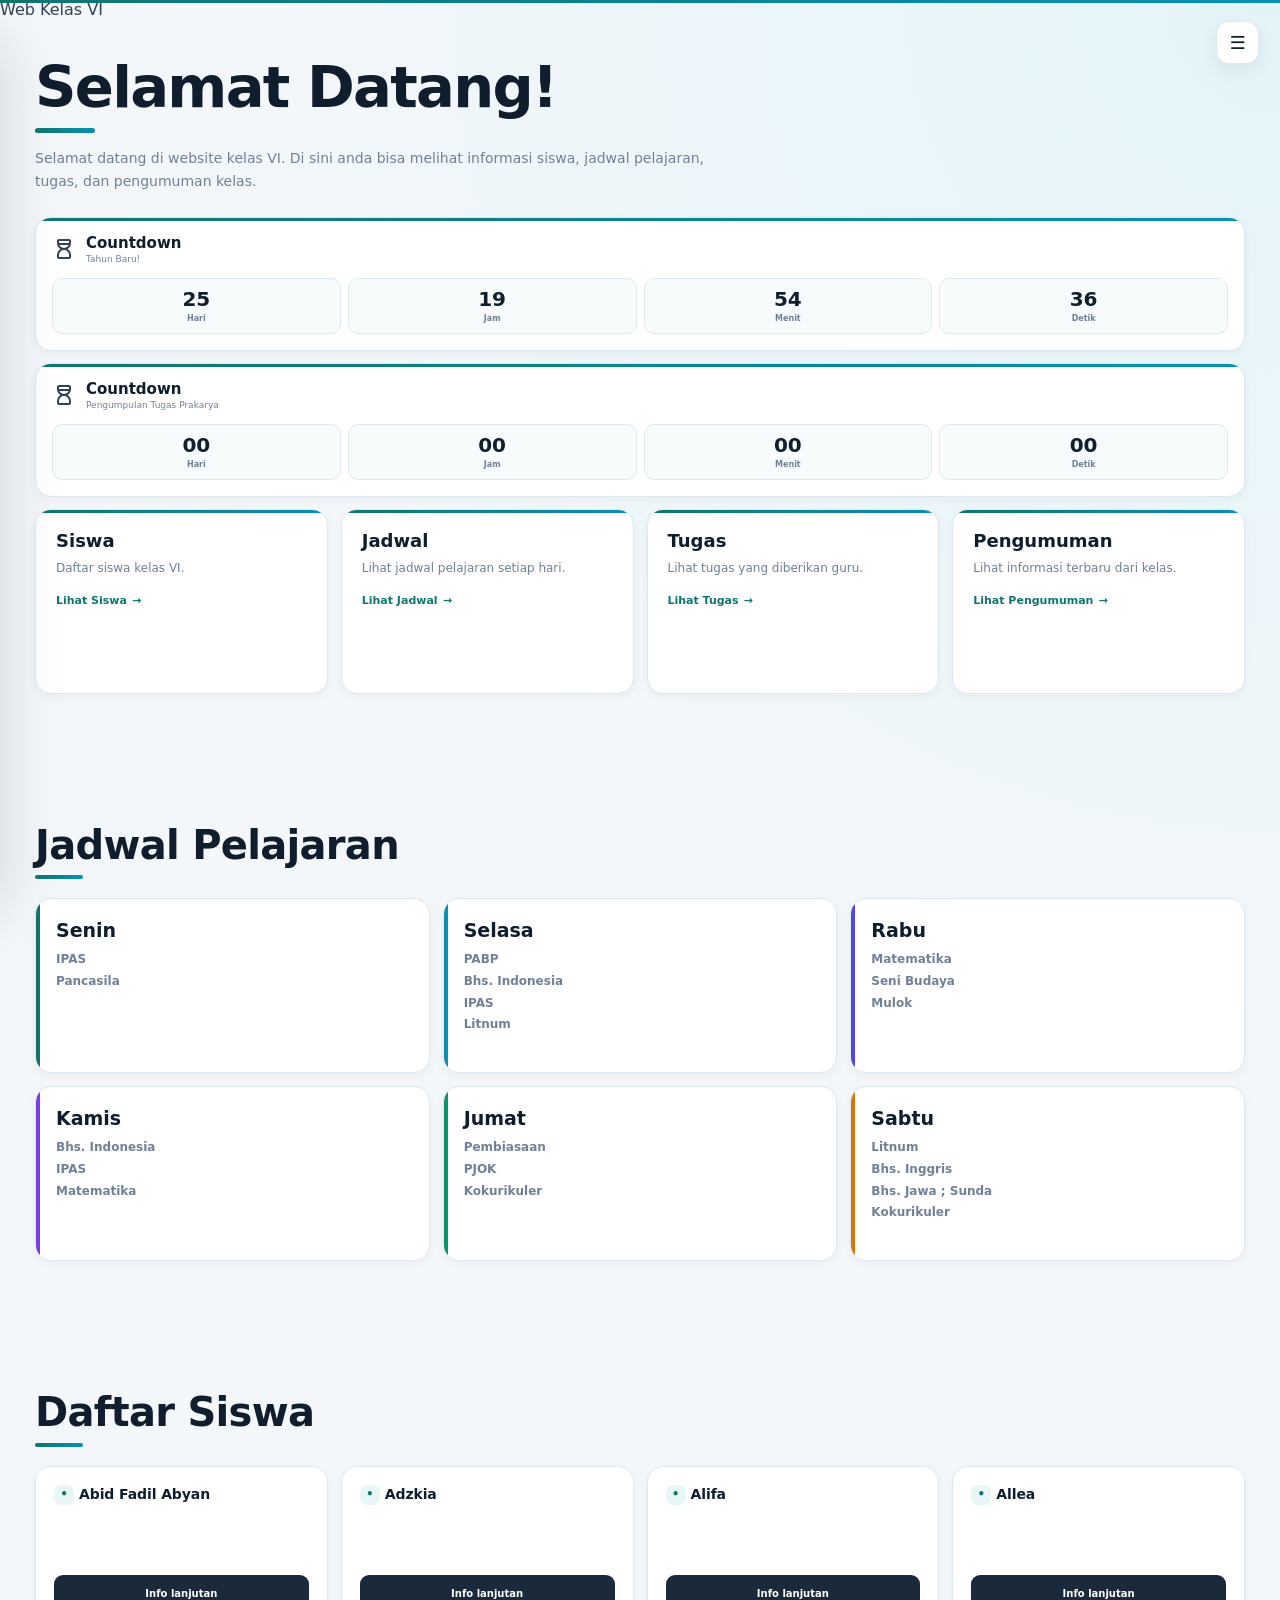
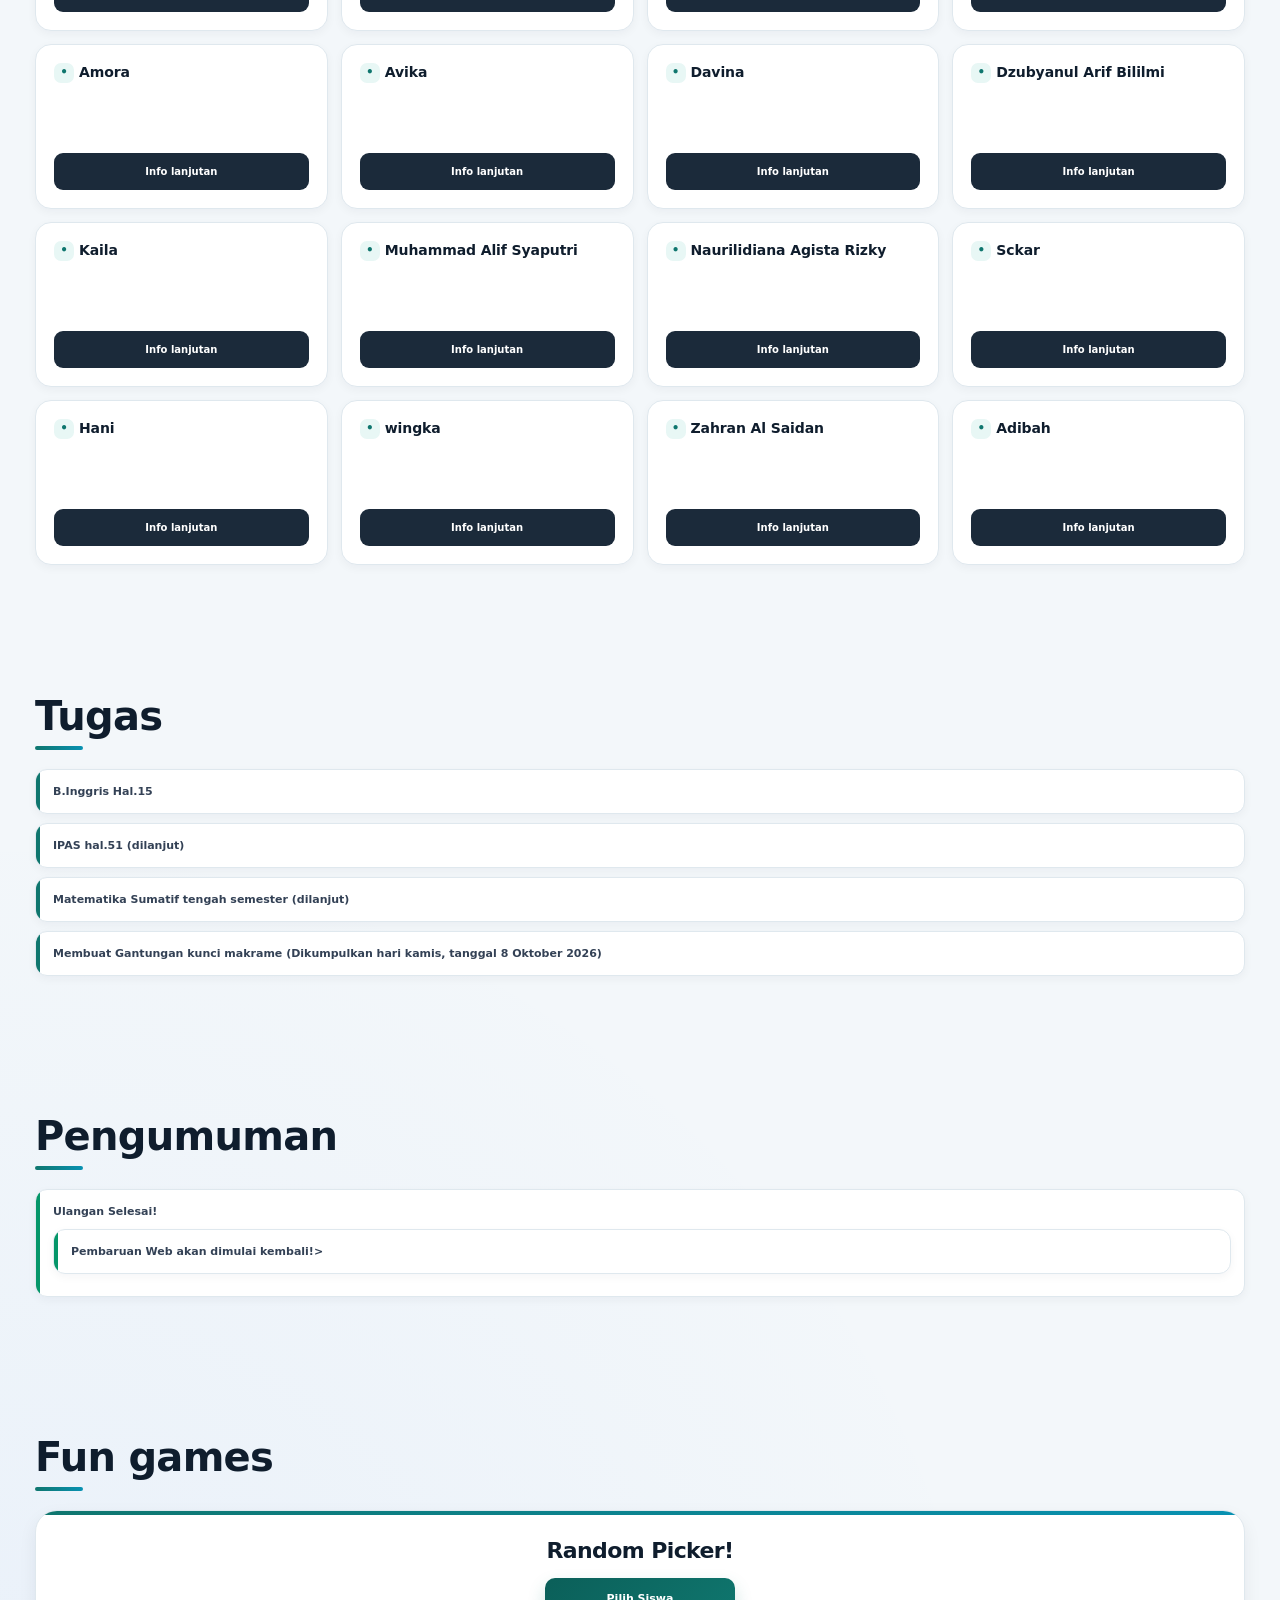
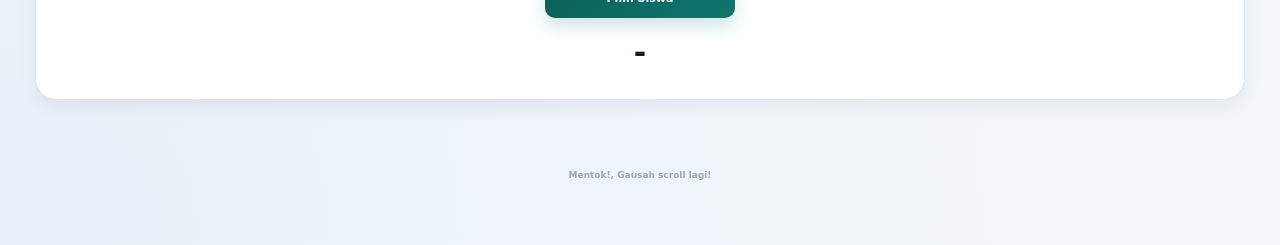
==== commit 9d3f4d55: "Pembaruan dimulai!" ====
--- a/index.html
+++ b/index.html
@@ -669,16 +669,10 @@
 
             <div class="pengumuman-card">
                 <p>Ulangan Selesai!</p>
-            </div>
+            </>
 
             <div class="pengumuman-card">
-                <p>Congrats Zahran Al Saidan Atas pencapaianya di Kompetisi Sains Ruangguru, yang mendapatkan posisi di National Round!</p>
-                <p>📢 Pemberitahuan
-                Untuk sementara, website KELAS VI NECIPAT tidak akan menerima pembaruan fitur karena programmer sedang melakukan persiapan menghadapi National Round KSR.
-
-                Pembaruan akan dilanjutkan kembali setelah lomba selesai.
-
-                Terima kasih atas pengertiannya.</p>
+                <p>Pembaruan Web akan dimulai kembali!>
             </div>
 
         </section>
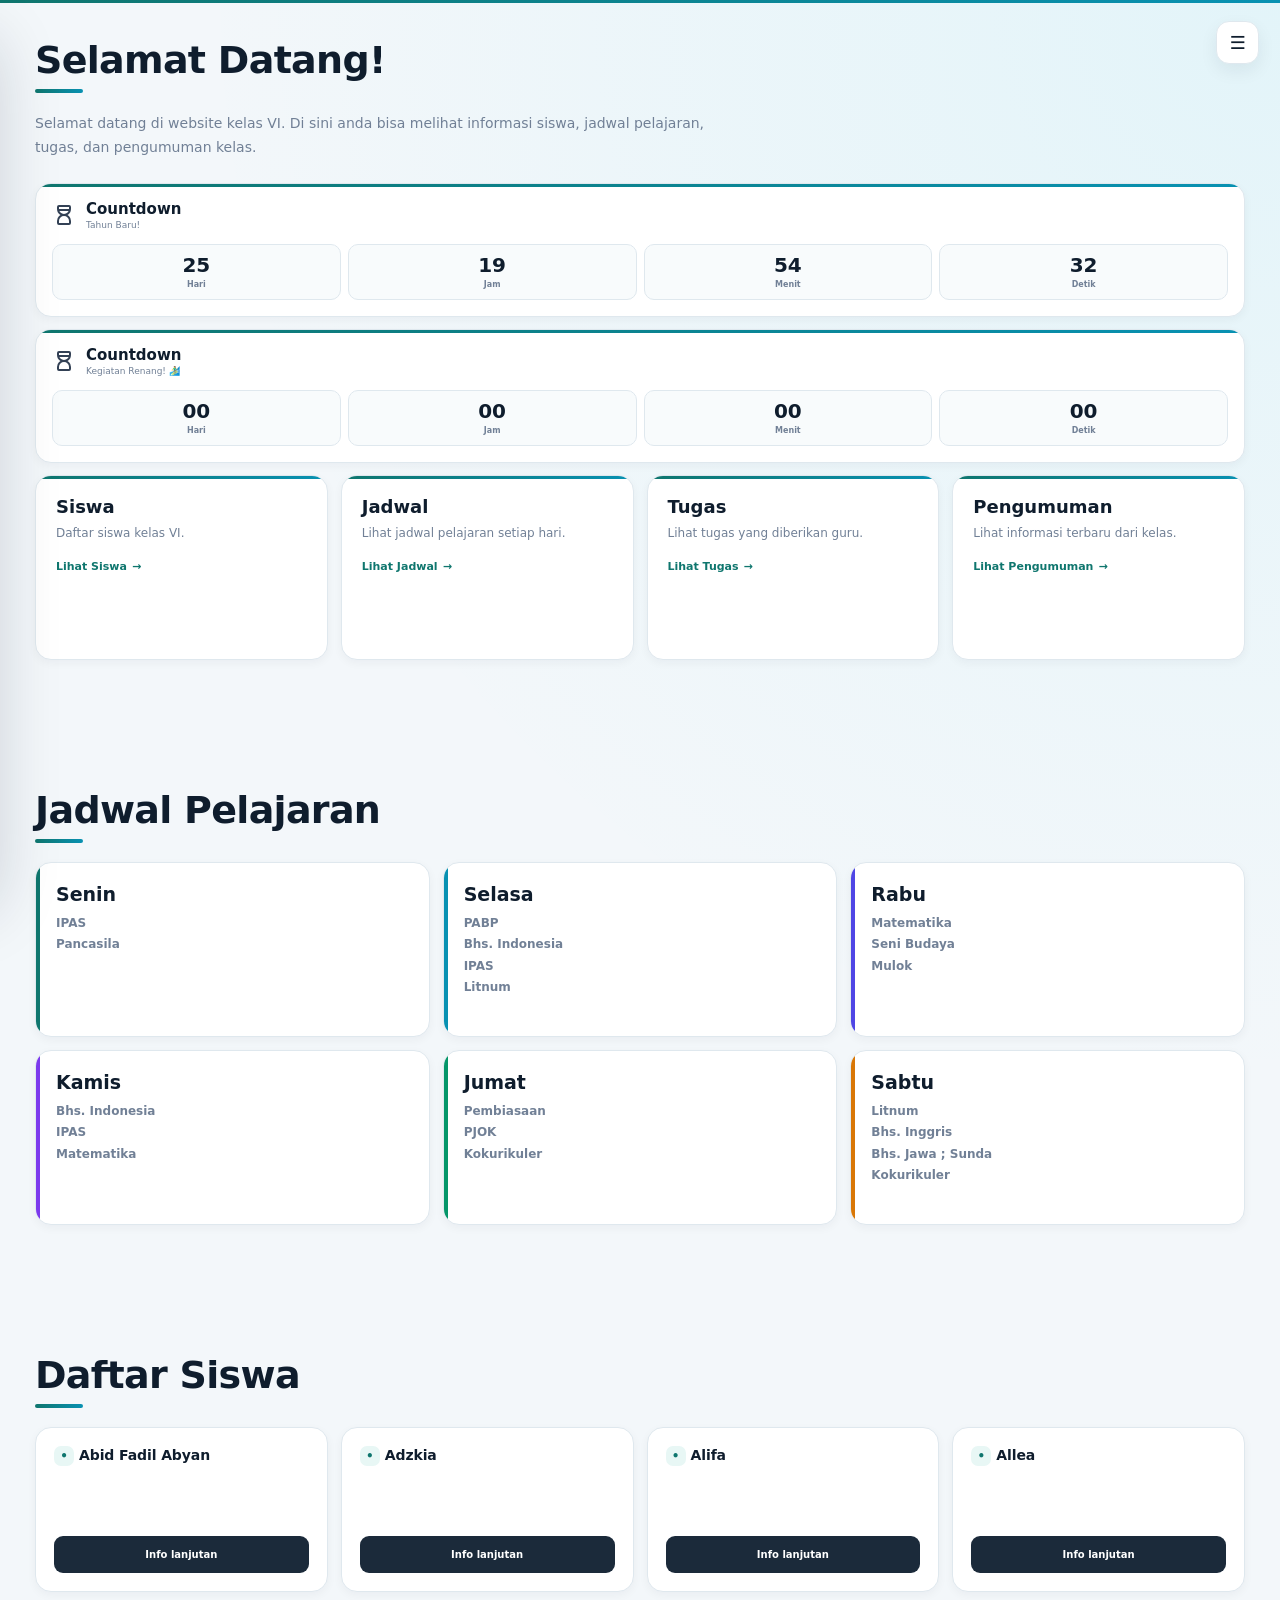
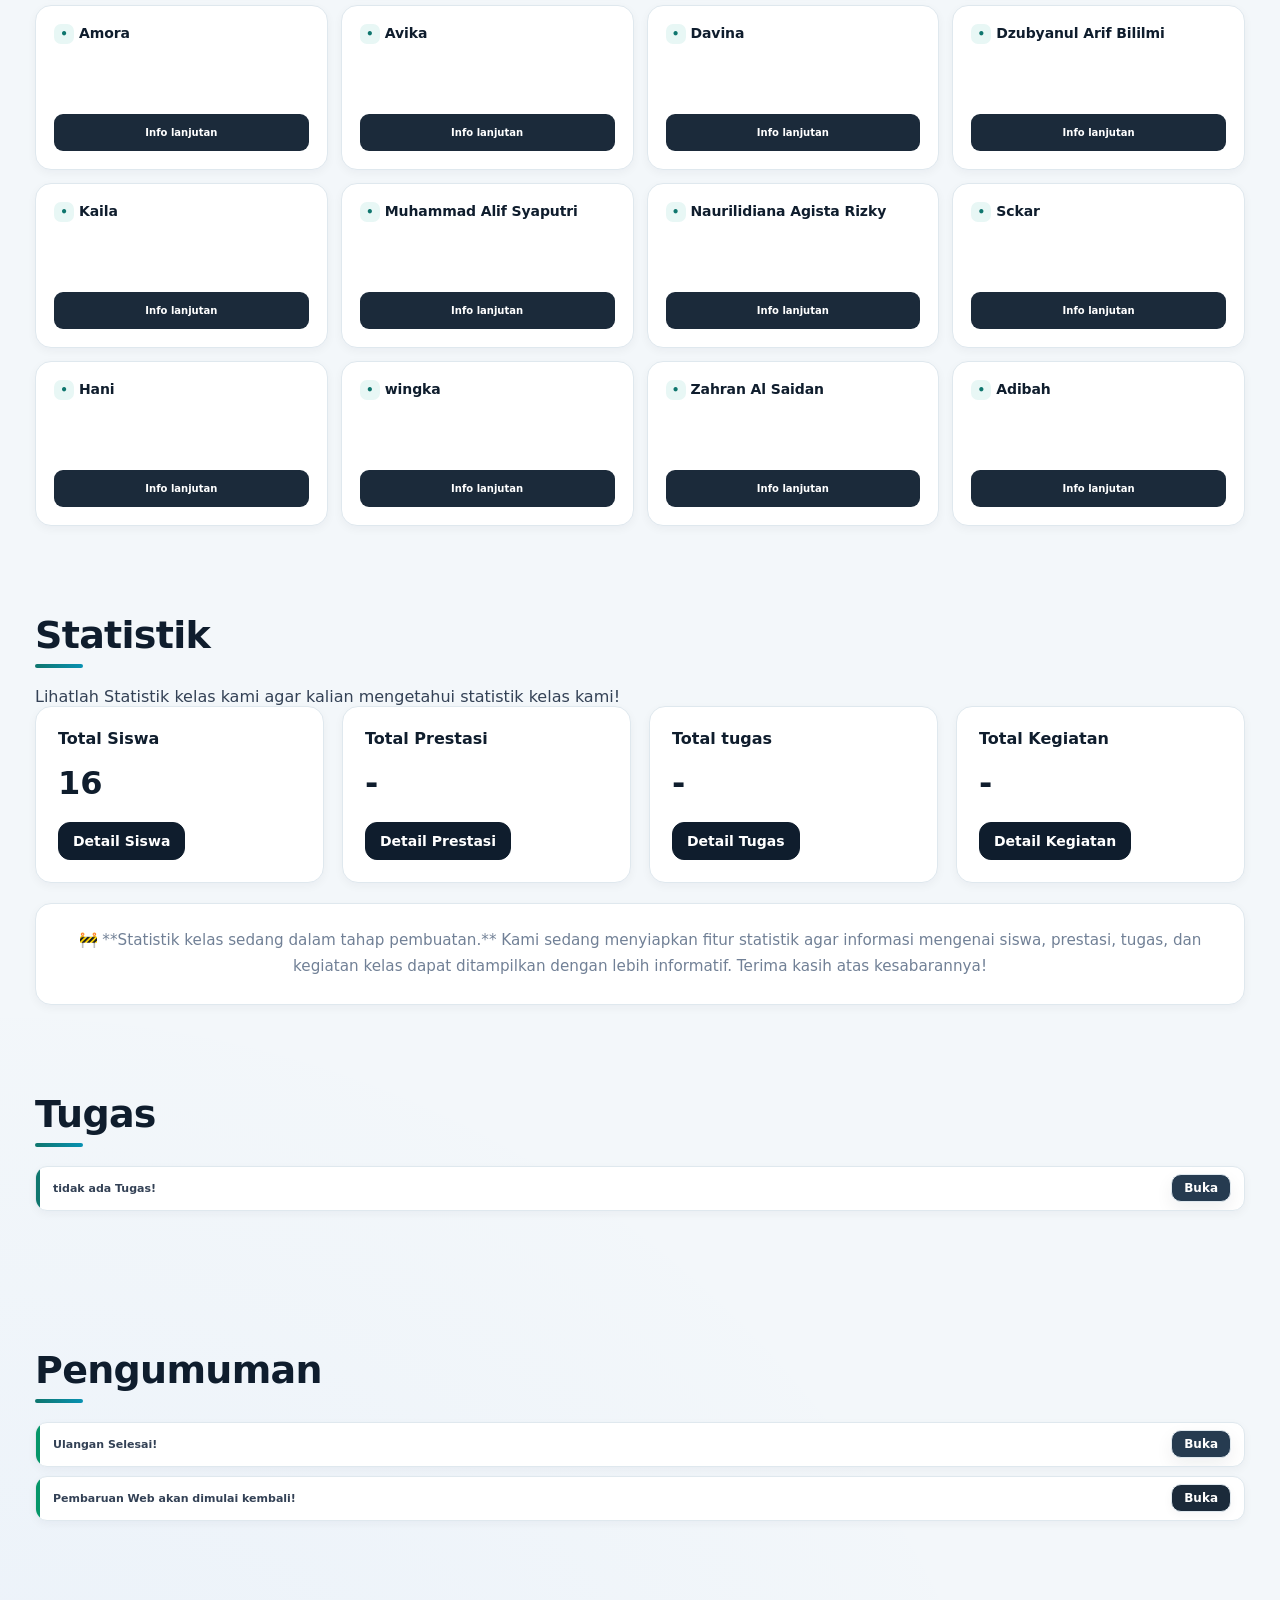
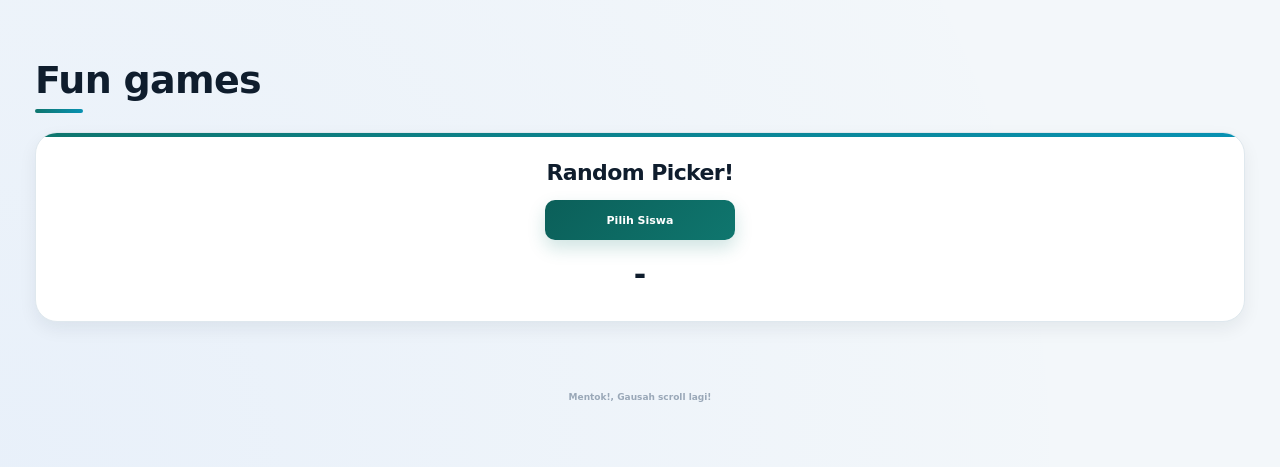
==== commit 24c7a0cb: "Bug Fixing & New Feature!" ====
--- a/index.html
+++ b/index.html
@@ -4,8 +4,9 @@
 <head>
     <meta charset="UTF-8">
     <meta name="viewport" content="width=device-width, initial-scale=1.0">
-    <meta name="Web Class 6 Necipat" content="Website resmi Kelas VI NECIPAT yang berisi informasi siswa, jadwal, tugas, pengumuman, dan kegiatan kelas kami."
-    <title>Web Kelas VI</title>
+    <meta name="Web Class 6 Necipat"
+        content="Website resmi Kelas VI NECIPAT yang berisi informasi siswa, jadwal, tugas, pengumuman, dan kegiatan kelas kami.">
+    <title>Web Kelas VI Necipat</title>
     <link rel="icon" type="image/jpeg" href="Icon.png">
 
     <link rel="stylesheet" href="style.css">
@@ -126,13 +127,15 @@
 
         <!-- HOME -->
         <section id="home" class="home">
-            <h1>Selamat Datang!</h1>
+            <h2>Selamat Datang!</h2>
 
             <p>
                 Selamat datang di website kelas VI.
                 Di sini anda bisa melihat informasi siswa,
                 jadwal pelajaran, tugas, dan pengumuman kelas.
             </p>
+
+            <!--coundown 1-->
 
             <div class="countdown-widget">
 
@@ -179,6 +182,8 @@
 
             </div>
 
+            <!--coudown 2-->
+
             <div class="countdown-widget">
 
                 <div class="countdown-title">
@@ -194,29 +199,29 @@
 
                     <div>
                         <h2>Countdown</h2>
-                        <p>Pengumpulan Tugas Prakarya</p>
-                    </div>
-                </div>
-
-                <div class="countdown-time">
+                        <p>Kegiatan Renang! 🏄‍♂️</p>
+                    </div>
+                </div>
+
+                <div class="countdown-time2">
 
                     <div class="countdown-box">
-                        <strong id="countdown-days">00</strong>
+                        <strong id="countdown-days2">00</strong>
                         <span>Hari</span>
                     </div>
 
                     <div class="countdown-box">
-                        <strong id="countdown-hours">00</strong>
+                        <strong id="countdown-hours2">00</strong>
                         <span>Jam</span>
                     </div>
 
                     <div class="countdown-box">
-                        <strong id="countdown-minutes">00</strong>
+                        <strong id="countdown-minutes2">00</strong>
                         <span>Menit</span>
                     </div>
 
                     <div class="countdown-box">
-                        <strong id="countdown-seconds">00</strong>
+                        <strong id="countdown-seconds2">00</strong>
                         <span>Detik</span>
                     </div>
 
@@ -257,7 +262,7 @@
         <!-- JADWAL -->
         <section id="jadwal">
 
-            <h1>Jadwal Pelajaran</h1>
+            <h2>Jadwal Pelajaran</h2>
 
             <div class="jadwal-container">
 
@@ -323,7 +328,7 @@
         <!-- SISWA -->
         <section id="siswa">
 
-            <h1>Daftar Siswa</h1>
+            <h2>Daftar Siswa</h2>
 
             <div class="siswa">
 
@@ -638,48 +643,100 @@
             </div>
         </div>
 
+        <!--Statistik-->
+        <section class="statistik-section" id="statistik-section">
+            <h2>Statistik</h2>
+
+            <p>Lihatlah Statistik kelas kami agar kalian mengetahui statistik kelas kami!</p>
+            
+            <div class="statistik-grid" id="statistik-grid">
+                <div class="statistik-card" id="statistik-card-siswa">
+                    <h3>Total Siswa</h3>
+                    <p>16</p>
+                    <button class="button-statistik" id="button--siswa">Detail Siswa</button>
+                </div>
+
+                <div class="statistik-card" id="statistik-card-prestasi">
+                    <h3>Total Prestasi</h3>
+                    <p>-</p>
+                    <button class="button-statistik" id="button-prestasi">Detail Prestasi</button>
+                </div>
+
+                <div class="statistik-card" id="statistik-card-tugas">
+                    <h3>Total tugas</h3>
+                    <p>-</p>
+                    <button class="button-statistik" id="button-tugas">Detail Tugas</button>
+                </div>
+
+                <div class="statistik-card" id="statistik-card-kegiatan">
+                    <h3>Total Kegiatan</h3>
+                    <p>-</p>
+                    <button class="button-statistik" id="button-kegiatan">Detail Kegiatan</button>
+                </div>
+            </div>
+
+            <div class="data-lanjutan" id="data-lanjutan">
+                <p>🚧 **Statistik kelas sedang dalam tahap pembuatan.**
+
+                    Kami sedang menyiapkan fitur statistik agar informasi mengenai siswa, prestasi, tugas, dan kegiatan
+                    kelas dapat ditampilkan dengan lebih informatif.
+
+                    Terima kasih atas kesabarannya!
+                </p>
+            </div>
+        </section>
+
         <!-- TUGAS -->
         <section id="tugas">
 
-            <h1>Tugas</h1>
+            <h2>Tugas</h2>
 
             <div class="tugas-card">
-                <p>B.Inggris Hal.15</p>
-            </div>
-
-            <div class="tugas-card">
-                <p>IPAS hal.51 (dilanjut)</p>
-            </div>
-
-            <div class="tugas-card">
-                <p>Matematika Sumatif tengah semester (dilanjut)</p>
-            </div>
-
-            <div class="tugas-card">
-                <p>Membuat Gantungan kunci makrame (Dikumpulkan hari kamis, tanggal 8 Oktober 2026)</p>
+                <p>tidak ada Tugas!</p>
+                <button id="buka-modal-tugas1">Buka</button>
             </div>
 
         </section>
+
+        <div class="modaltugas" id="modaltugas1">
+            <div class="modal-content">
+                <p>Tidak Ada Tugas!</p>
+            </div>
+        </div>
 
 
         <!-- PENGUMUMAN -->
         <section id="pengumuman">
 
-            <h1>Pengumuman</h1>
+            <h2>Pengumuman</h2>
 
             <div class="pengumuman-card">
                 <p>Ulangan Selesai!</p>
-            </>
+                <button id="bukamodalpengumuman1">Buka</button>
+            </div>
 
             <div class="pengumuman-card">
-                <p>Pembaruan Web akan dimulai kembali!>
+                <p>Pembaruan Web akan dimulai kembali!</p>
+                <button id="bukamodalpengumuman2">Buka</button>
             </div>
 
         </section>
+
+        <div class="modalpengumuman1" id="modalpengumuman1">
+            <div class="modal-content">
+                <p>Ulangan selesai!</p>
+            </div>
+        </div>
+
+        <div class="modalpengumuman2" id="modalpengumuman2">
+            <div class="modal-content">
+                <p>Pembaruan Web akan dimulai kembali!</p>
+            </div>
+        </div>
 
         <!--Fun Games-->
         <Section id="fun-games">
-            <h1>Fun games</h1>
+            <h2>Fun games</h2>
 
             <div class="random-picker">
                 <h2 id="judul-RP">Random Picker!</h2>
--- a/style.css
+++ b/style.css
@@ -637,7 +637,7 @@
         12px;
 }
 
-section h1 {
+section > h2 {
     margin-bottom:
         19px;
 
@@ -646,9 +646,9 @@
 
     font-size:
         clamp(
-            24px,
+            20px,
             7.5vw,
-            40px
+            38px
         );
 
     line-height:
@@ -658,7 +658,7 @@
         -0.7px;
 }
 
-section h1::after {
+section > h2::after {
     content: "";
 
     display: block;
@@ -2311,7 +2311,8 @@
     font-size: 9px;
 }
 
-.countdown-time {
+.countdown-time,
+.countdown-time2 {
     display: grid;
 
     grid-template-columns:
@@ -2378,3 +2379,397 @@
     }
 
 }
+
+/* =========================================
+   MODAL TUGAS & TOMBOL BUKA
+========================================= */
+
+/* TOMBOL BUKA */
+#buka-modal-tugas1, 
+#bukamodalpengumuman1,
+#bukamodalpengumuman2 {
+    position: absolute;
+    top: 50%;
+    right: 13px;
+    transform: translateY(-50%);
+
+    margin: 0;
+    padding: 6px 12px;
+
+    border: 1px solid var(--line);
+    border-radius: 10px;
+
+    background: #1b2a3a;
+    color: #ffffff;
+
+    font-family: inherit;
+    font-size: 12px;
+    font-weight: 700;
+
+    cursor: pointer;
+    box-shadow: var(--shadow-xs);
+
+    transition:
+        background 0.2s ease,
+        box-shadow 0.2s ease;
+}
+
+#buka-modal-tugas1, #bukamodalpengumuman1, #bukamodalpengumuman2:hover {
+    background: #263b50;
+    box-shadow: var(--shadow-sm);
+}
+
+
+/* OVERLAY */
+.modaltugas,
+.modalpengumuman1,
+.modalpengumuman2 {
+    position: fixed;
+    inset: 0;
+    z-index: 9999;
+
+    display: none;
+    align-items: center;
+    justify-content: center;
+
+    padding: 20px;
+    box-sizing: border-box;
+
+    background: rgba(0, 0, 0, 0.45);
+    backdrop-filter: blur(5px);
+    -webkit-backdrop-filter: blur(5px);
+}
+
+/* MODAL AKTIF */
+.modaltugas.active,
+.modalpengumuman1.active,
+.modalpengumuman2.active {
+    display: flex;
+    animation: tugasOverlayMasuk 0.2s ease both;
+}
+
+/* KONTEN MODAL */
+.modaltugas .modal-content,
+.modalpengumuman1 .modal-content,
+.modalpengumuman2 .modal-content {
+    position: relative;
+
+    width: min(90vw, 850px);
+    max-height: 85vh;
+
+    padding: 32px;
+    box-sizing: border-box;
+    overflow: auto;
+    overflow-wrap: anywhere;
+
+    border: 1px solid var(--line);
+    border-radius: var(--radius-sm);
+
+    /* Ikuti tema website */
+    background: var(--surface);
+    color: var(--text);
+
+    box-shadow: var(--shadow-sm);
+
+    animation: tugasKontenMasuk 0.25s ease both;
+}
+
+/* TEKS MODAL */
+.modaltugas .modal-content p,
+.modalpengumuman1 .modal-content p,
+.modalpengumuman2 .modal-content p {
+    margin: 0;
+
+    color: var(--text);
+    font-size: 16px;
+    line-height: 1.7;
+}
+
+/* ANIMASI OVERLAY */
+@keyframes tugasOverlayMasuk {
+    from {
+        opacity: 0;
+    }
+
+    to {
+        opacity: 1;
+    }
+}
+
+@keyframes pengumuman1OverlayMasuk {
+    from {
+        opacity: 0;
+    }
+
+    to {
+        opacity: 1;
+    }
+}
+
+@keyframes pengumuman2OverlayMasuk {
+    from {
+        opacity: 0;
+    }
+
+    to {
+        opacity: 1;
+    }
+}
+
+/* ANIMASI KONTEN */
+@keyframes tugasKontenMasuk {
+    from {
+        opacity: 0;
+        transform: translateY(10px) scale(0.98);
+    }
+
+    to {
+        opacity: 1;
+        transform: translateY(0) scale(1);
+    }
+}
+
+/* RESPONSIVE */
+@media (max-width: 600px) {
+    .modaltugas,
+    .modalpengumuman1,
+    .modalpengumuman2 {
+        padding: 14px;
+    }
+
+    .modaltugas .modal-content,
+    .modalpengumuman1 .modal-content,
+    .modalpengumuman2 .modal-content {
+        width: 100%;
+        max-height: 90vh;
+        padding: 22px;
+    }
+
+    #buka-modal-tugas1,
+    #bukamodalpengumuman1,
+    #bukamodalpengumuman2 {
+        right: 10px;
+        padding: 9px 13px;
+        font-size: 12px;
+    }
+}
+
+/* AKSESIBILITAS */
+@media (prefers-reduced-motion: reduce) {
+    #bukamodalpengumuman1,
+    #bukamodalpengumuman2,
+    .modalpengumuman1.active,
+    .modalpengumuman2.active,
+    .modalpengumuman1 .modal-content,
+    .modalpengumuman2 .modal-content {
+        animation: none;
+        transition: none;
+    }
+}
+
+/* AKSESIBILITAS */
+@media (prefers-reduced-motion: reduce) {
+    #bukapengumuman1,
+    #bukapengumuman2,
+    .modalpengumuman1.active,
+    .modalpengumuman2.active,
+    .modalpengumuman1 .modal-content,
+    .modalpengumuman2 .modal-content {
+        animation: none;
+        transition: none;
+    }
+}
+
+/* =========================
+   STATISTIK KELAS
+========================= */
+
+.statistik-section {
+    padding: 24px 0;
+    scroll-margin-top: 90px;
+}
+
+.statistik-section .pembuka {
+    margin-bottom: 24px;
+}
+
+/* Grid statistik */
+.statistik-grid {
+    display: grid;
+    grid-template-columns: repeat(4, minmax(0, 1fr));
+    gap: 18px;
+    align-items: stretch;
+}
+
+/* Kartu statistik */
+.statistik-card {
+    display: flex;
+    flex-direction: column;
+    align-items: flex-start;
+    gap: 12px;
+
+    min-width: 0;
+    padding: 22px;
+
+    background: var(--surface);
+    color: var(--text);
+
+    border: 1px solid var(--line);
+    border-radius: var(--radius-md);
+    box-shadow: var(--shadow-xs);
+
+    transition:
+        transform 0.25s var(--ease),
+        box-shadow 0.25s var(--ease),
+        border-color 0.25s var(--ease);
+}
+
+/* Efek hover kartu */
+.statistik-card:hover {
+    transform: translateY(-4px);
+    box-shadow: var(--shadow-sm);
+    border-color: var(--primary);
+}
+
+/* Judul kartu */
+.statistik-card h3 {
+    margin: 0;
+
+    color: var(--heading);
+    font-size: 1rem;
+    font-weight: 600;
+}
+
+/* Angka dan data statistik */
+.statistik-card p {
+    margin: 4px 0 8px;
+
+    color: var(--heading);
+    font-size: 2rem;
+    font-weight: 700;
+    line-height: 1.2;
+}
+
+/* Tombol detail */
+.button-statistik {
+    margin-top: auto;
+    padding: 10px 14px;
+
+    color: var(--surface);
+    background: var(--heading);
+
+    border: 1px solid var(--heading);
+    border-radius: var(--radius-sm);
+
+    font: inherit;
+    font-size: 0.875rem;
+    font-weight: 600;
+
+    cursor: pointer;
+
+    transition:
+        background 0.2s var(--ease),
+        color 0.2s var(--ease),
+        border-color 0.2s var(--ease),
+        transform 0.2s var(--ease);
+}
+
+/* Hover tombol */
+.button-statistik:hover {
+    color: var(--surface);
+    background: var(--surface-dark);
+    border-color: var(--surface-dark);
+
+    transform: translateY(-2px);
+}
+
+/* Fokus keyboard */
+.button-statistik:focus-visible {
+    outline: 2px solid var(--primary);
+    outline-offset: 3px;
+}
+
+/* Tablet */
+@media (max-width: 900px) {
+    .statistik-grid {
+        grid-template-columns: repeat(2, minmax(0, 1fr));
+    }
+}
+
+/* HP */
+@media (max-width: 480px) {
+    .statistik-section {
+        padding: 18px 0;
+    }
+
+    .statistik-grid {
+        grid-template-columns: 1fr;
+        gap: 14px;
+    }
+
+    .statistik-card {
+        padding: 18px;
+    }
+
+    .statistik-card p {
+        font-size: 1.8rem;
+    }
+}
+
+/* Aksesibilitas: mengurangi animasi */
+@media (prefers-reduced-motion: reduce) {
+    .statistik-card,
+    .button-statistik {
+        transition: none;
+    }
+
+    .statistik-card:hover,
+    .button-statistik:hover {
+        transform: none;
+    }
+}
+
+/* ======================================== 
+   Card informasi fitur yang belum tersedia 
+===========================================*/
+.data-lanjutan {
+    padding: 24px;
+    margin-top: 20px;
+
+    background: var(--surface);
+    border: 1px solid var(--line);
+    border-radius: var(--radius-md);
+    box-shadow: var(--shadow-xs);
+
+    text-align: center;
+
+    transition:
+        border-color 0.25s var(--ease),
+        box-shadow 0.25s var(--ease);
+}
+
+.data-lanjutan:hover {
+    border-color: var(--primary);
+    box-shadow: var(--shadow-sm);
+}
+
+/* Pesan di dalam card */
+.data-lanjutan p {
+    margin: 0;
+
+    color: var(--muted);
+    font-size: 0.95rem;
+    line-height: 1.7;
+}
+
+/* HP */
+@media (max-width: 480px) {
+    .data-lanjutan {
+        padding: 18px;
+        margin-top: 16px;
+    }
+
+    .data-lanjutan p {
+        font-size: 0.875rem;
+    }
+}
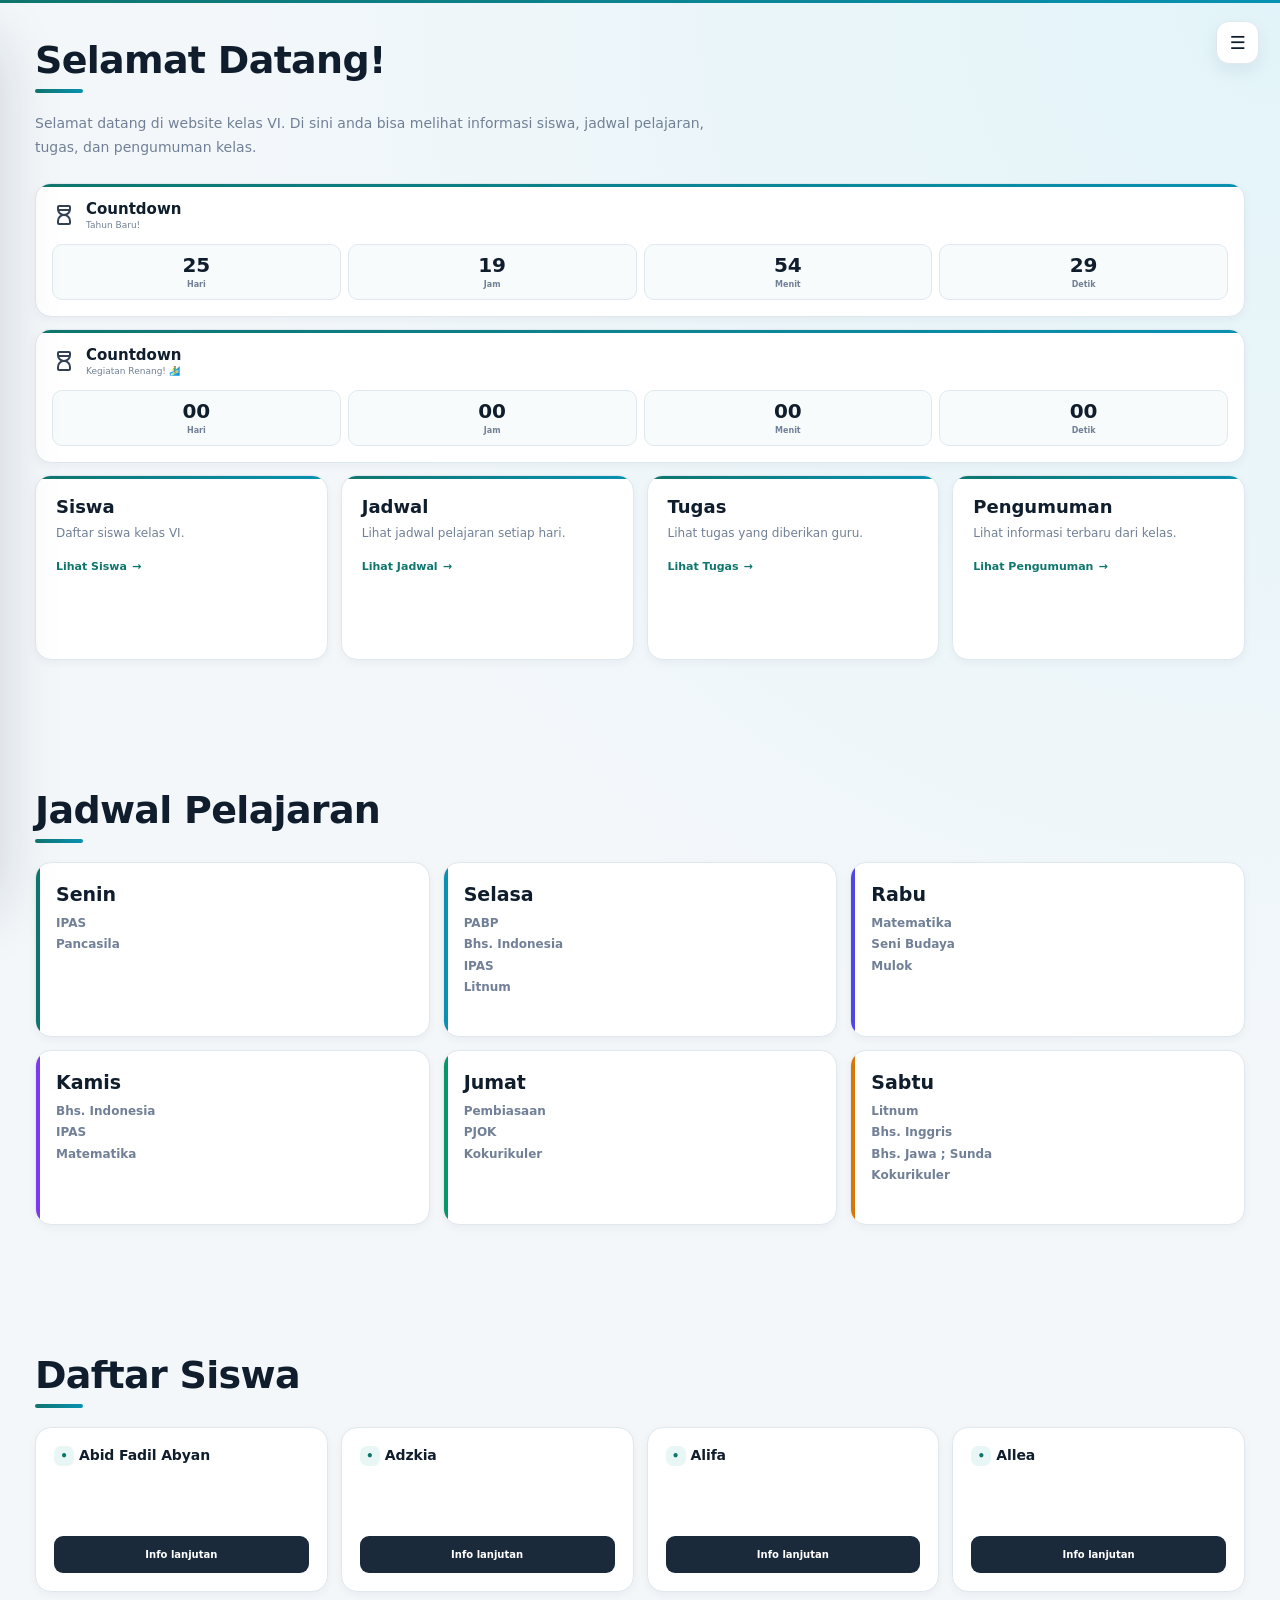
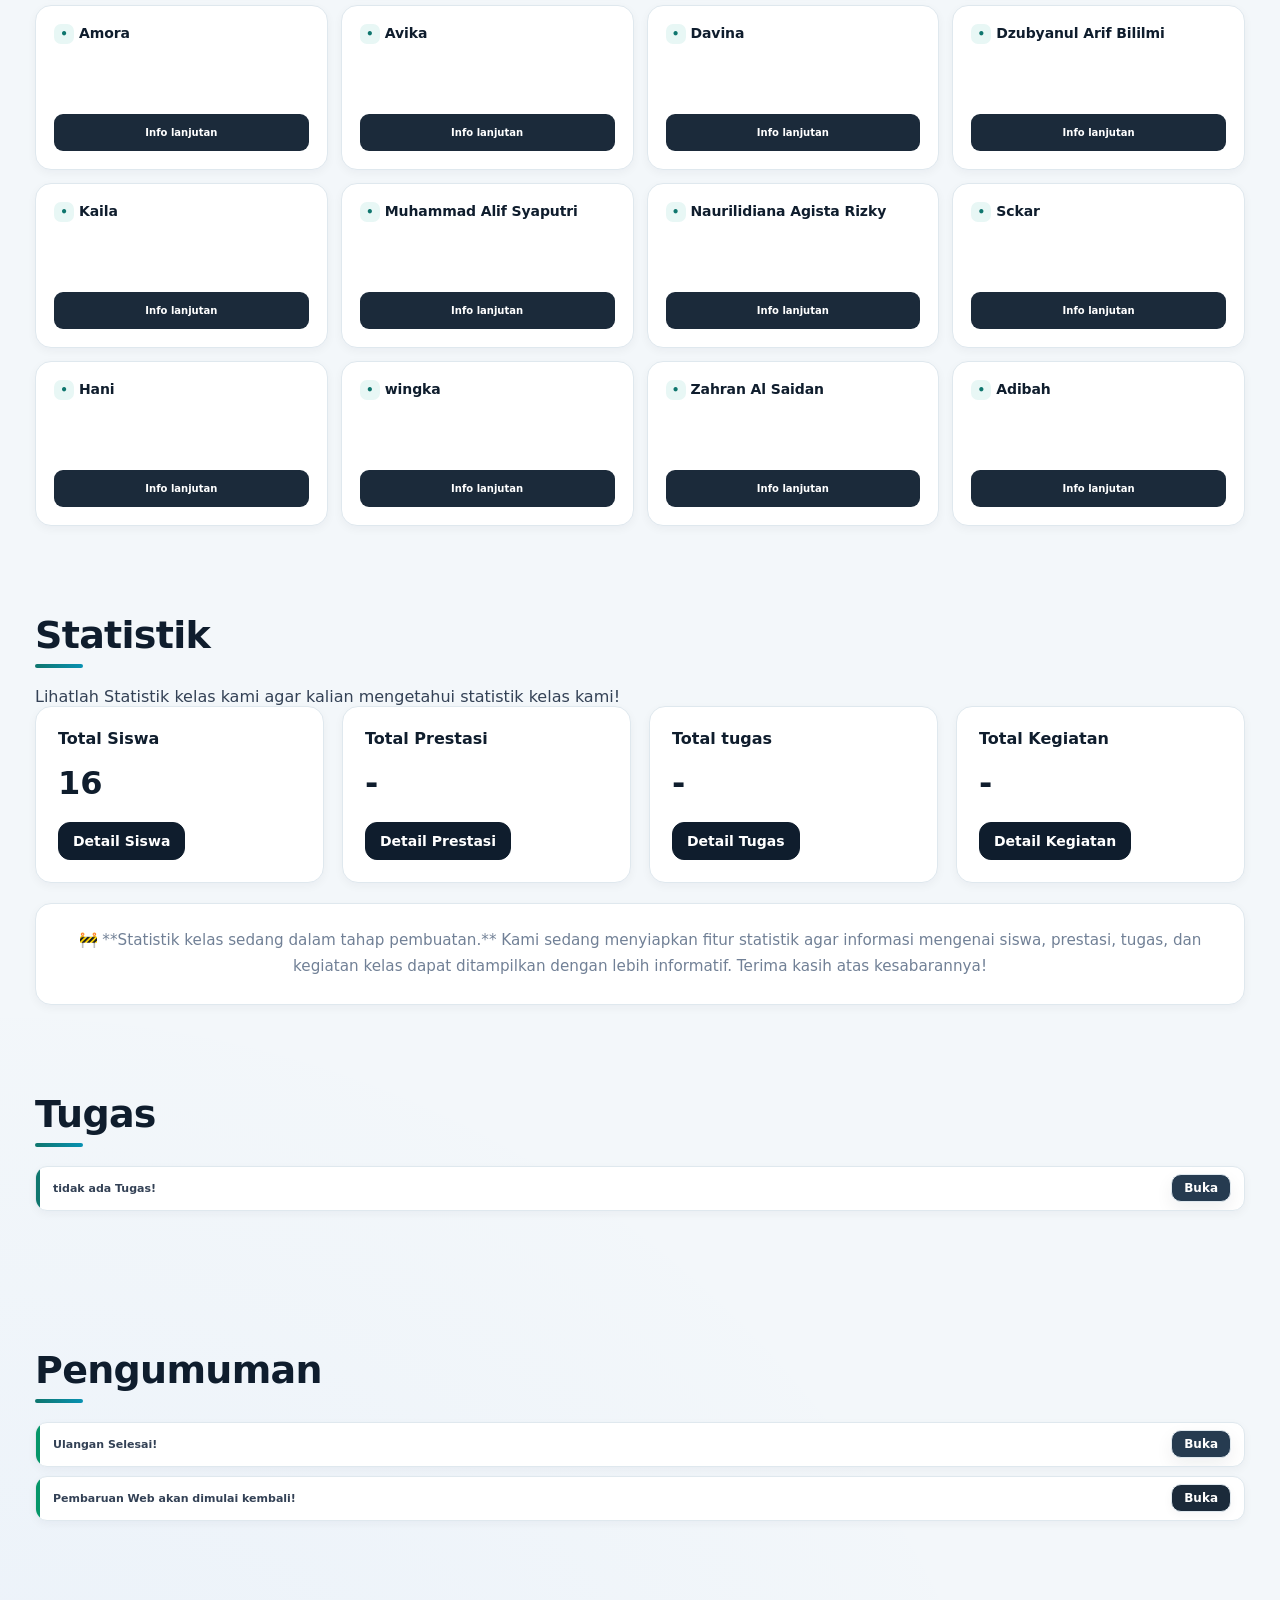
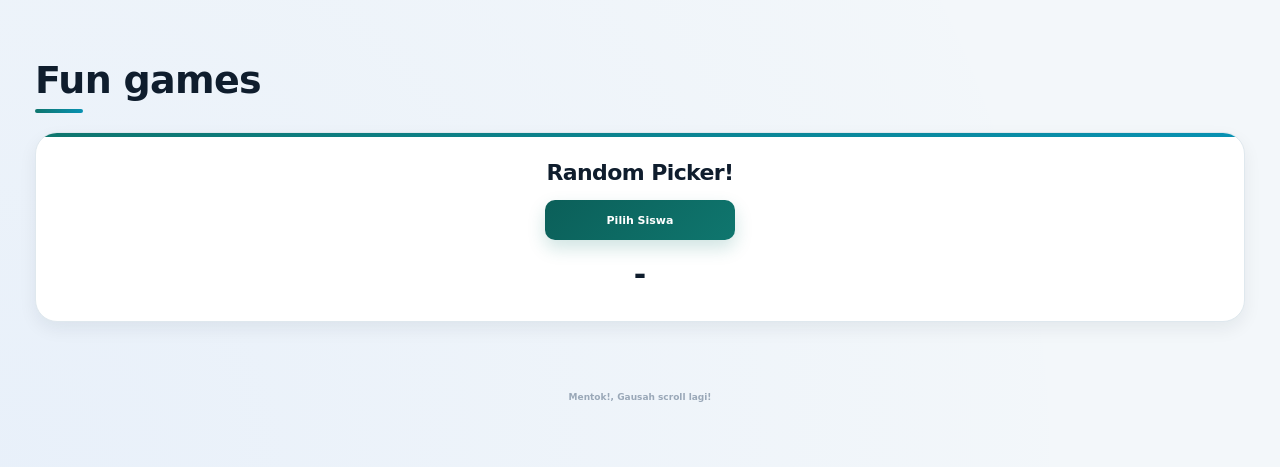
==== commit 0484c587: "verif google" ====
--- a/index.html
+++ b/index.html
@@ -11,6 +11,7 @@
 
     <link rel="stylesheet" href="style.css">
     <script src="script.js" defer></script>
+    <meta name="google-site-verification" content="yVmpKDWF6M1UAur2NxdoeUus-ca5rGnGaE4Rs-OZgmA" />
 </head>
 
 <body>
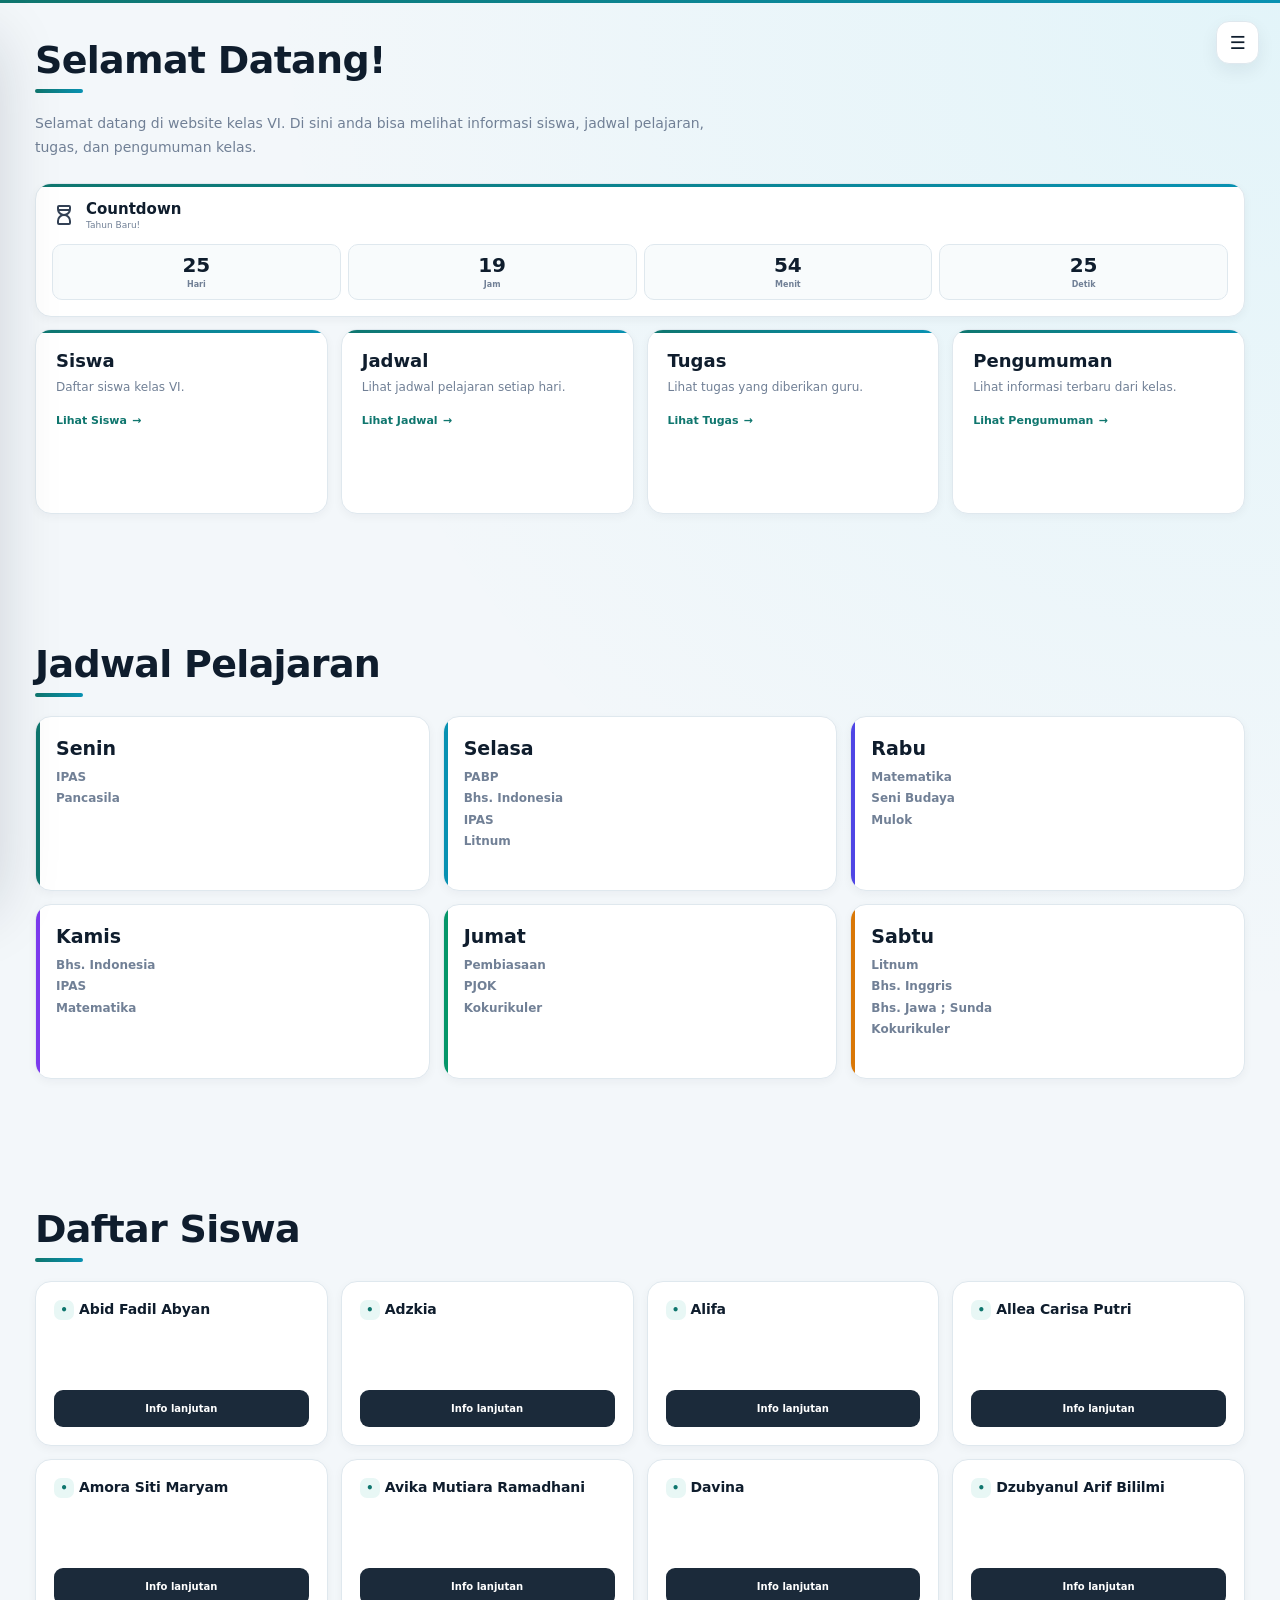
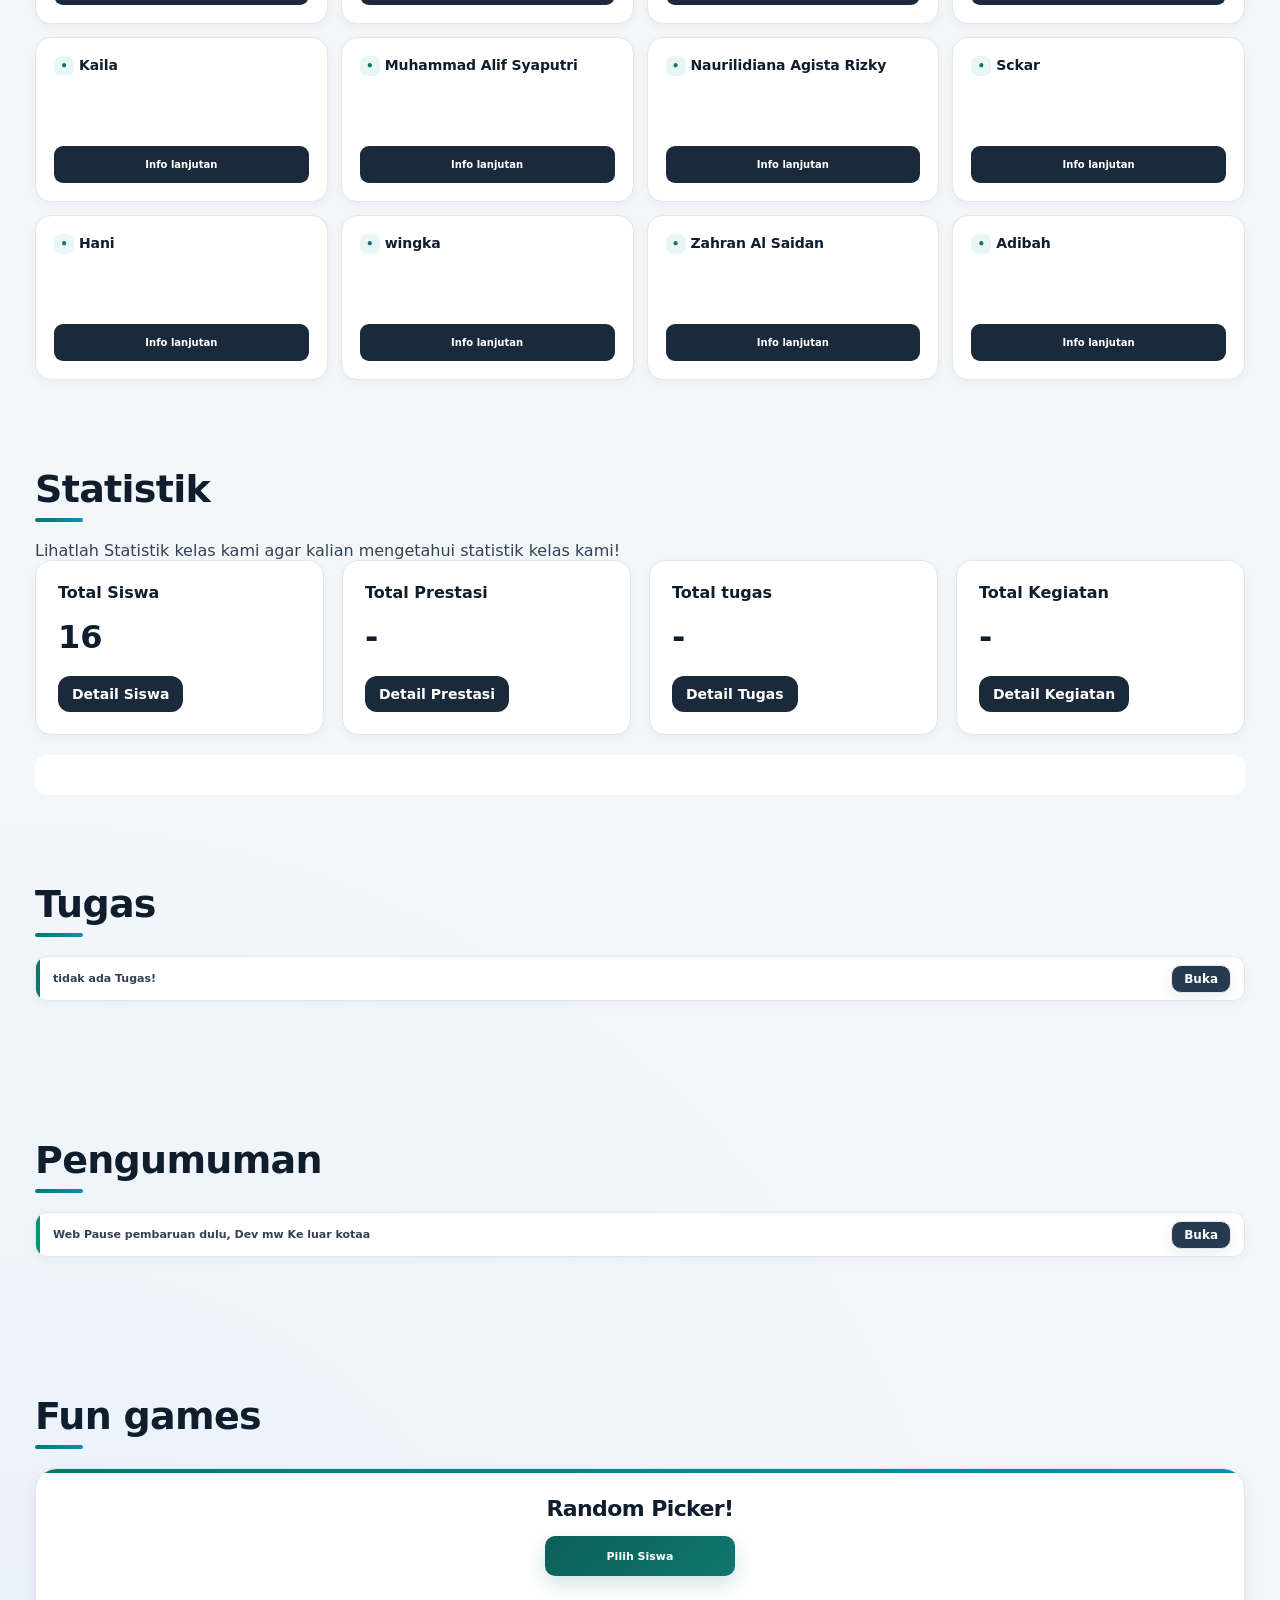
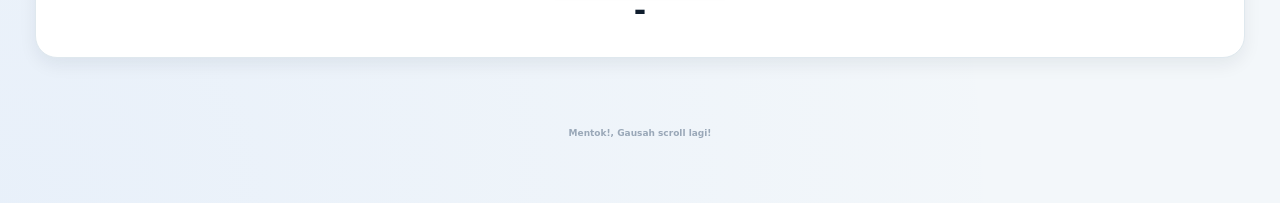
==== commit 452a4131: "statistik update" ====
--- a/index.html
+++ b/index.html
@@ -11,12 +11,9 @@
 
     <link rel="stylesheet" href="style.css">
     <script src="script.js" defer></script>
-    <meta name="google-site-verification" content="yVmpKDWF6M1UAur2NxdoeUus-ca5rGnGaE4Rs-OZgmA" />
 </head>
 
 <body>
-
-
 
     <!-- Sidebar -->
 
@@ -183,52 +180,7 @@
 
             </div>
 
-            <!--coudown 2-->
-
-            <div class="countdown-widget">
-
-                <div class="countdown-title">
-
-                    <svg xmlns="http://www.w3.org/2000/svg" width="24" height="24" viewBox="0 0 24 24" fill="none"
-                        stroke="currentColor" stroke-width="2" stroke-linecap="round" stroke-linejoin="round"
-                        class="icon icon-tabler icons-tabler-outline icon-tabler-hourglass-high">
-                        <path stroke="none" d="M0 0h24v24H0z" fill="none" />
-                        <path d="M6.5 7h11" />
-                        <path d="M6 20v-2a6 6 0 1 1 12 0v2a1 1 0 0 1 -1 1h-10a1 1 0 0 1 -1 -1" />
-                        <path d="M6 4v2a6 6 0 1 0 12 0v-2a1 1 0 0 0 -1 -1h-10a1 1 0 0 0 -1 1" />
-                    </svg>
-
-                    <div>
-                        <h2>Countdown</h2>
-                        <p>Kegiatan Renang! 🏄‍♂️</p>
-                    </div>
-                </div>
-
-                <div class="countdown-time2">
-
-                    <div class="countdown-box">
-                        <strong id="countdown-days2">00</strong>
-                        <span>Hari</span>
-                    </div>
-
-                    <div class="countdown-box">
-                        <strong id="countdown-hours2">00</strong>
-                        <span>Jam</span>
-                    </div>
-
-                    <div class="countdown-box">
-                        <strong id="countdown-minutes2">00</strong>
-                        <span>Menit</span>
-                    </div>
-
-                    <div class="countdown-box">
-                        <strong id="countdown-seconds2">00</strong>
-                        <span>Detik</span>
-                    </div>
-
-                </div>
-
-            </div>
+            <!--home ifno-->
 
             <div class="home-info">
 
@@ -349,17 +301,17 @@
                 </div>
 
                 <div class="allea">
-                    <h2>Allea</h2>
+                    <h2>Allea Carisa Putri</h2>
                     <button id="buka-modal-allea">Info lanjutan</button>
                 </div>
 
                 <div class="amora">
-                    <h2>Amora</h2>
+                    <h2>Amora Siti Maryam</h2>
                     <button id="buka-modal-amora">Info lanjutan</button>
                 </div>
 
                 <div class="avika">
-                    <h2>Avika</h2>
+                    <h2>Avika Mutiara Ramadhani</h2>
                     <button id="buka-modal-avika">Info lanjutan</button>
                 </div>
 
@@ -677,13 +629,6 @@
             </div>
 
             <div class="data-lanjutan" id="data-lanjutan">
-                <p>🚧 **Statistik kelas sedang dalam tahap pembuatan.**
-
-                    Kami sedang menyiapkan fitur statistik agar informasi mengenai siswa, prestasi, tugas, dan kegiatan
-                    kelas dapat ditampilkan dengan lebih informatif.
-
-                    Terima kasih atas kesabarannya!
-                </p>
             </div>
         </section>
 
@@ -712,28 +657,18 @@
             <h2>Pengumuman</h2>
 
             <div class="pengumuman-card">
-                <p>Ulangan Selesai!</p>
+                <p>Web Pause pembaruan dulu, Dev mw Ke luar kotaa</p>
                 <button id="bukamodalpengumuman1">Buka</button>
             </div>
 
-            <div class="pengumuman-card">
-                <p>Pembaruan Web akan dimulai kembali!</p>
-                <button id="bukamodalpengumuman2">Buka</button>
-            </div>
-
         </section>
 
-        <div class="modalpengumuman1" id="modalpengumuman1">
-            <div class="modal-content">
-                <p>Ulangan selesai!</p>
-            </div>
-        </div>
-
-        <div class="modalpengumuman2" id="modalpengumuman2">
-            <div class="modal-content">
-                <p>Pembaruan Web akan dimulai kembali!</p>
-            </div>
-        </div>
+        <Div class="modalpengumuman1" id="modalpengumuman1">
+            <div class="modal-content">
+                <p>Web Pause pembaruan dulu, Dev mw Ke luar kotaa</p>
+            </div>
+        </Div>
+
 
         <!--Fun Games-->
         <Section id="fun-games">
--- a/style.css
+++ b/style.css
@@ -2655,10 +2655,9 @@
     margin-top: auto;
     padding: 10px 14px;
 
-    color: var(--surface);
-    background: var(--heading);
-
-    border: 1px solid var(--heading);
+    color: #ffffff;
+    background: #1b2a3a;
+
     border-radius: var(--radius-sm);
 
     font: inherit;
@@ -2703,8 +2702,7 @@
     }
 
     .statistik-grid {
-        grid-template-columns: 1fr;
-        gap: 14px;
+        gap: 10px;
     }
 
     .statistik-card {
@@ -2732,35 +2730,114 @@
 /* ======================================== 
    Card informasi fitur yang belum tersedia 
 ===========================================*/
+
 .data-lanjutan {
-    padding: 24px;
     margin-top: 20px;
-
-    background: var(--surface);
-    border: 1px solid var(--line);
-    border-radius: var(--radius-md);
-    box-shadow: var(--shadow-xs);
-
-    text-align: center;
-
-    transition:
-        border-color 0.25s var(--ease),
-        box-shadow 0.25s var(--ease);
-}
-
-.data-lanjutan:hover {
-    border-color: var(--primary);
-    box-shadow: var(--shadow-sm);
-}
-
-/* Pesan di dalam card */
-.data-lanjutan p {
-    margin: 0;
-
-    color: var(--muted);
-    font-size: 0.95rem;
-    line-height: 1.7;
-}
+    padding: 20px;
+    border-radius: 12px;
+    background-color: var(--card-bg, #ffffff);
+}
+
+.data-lanjutan h3 {
+    margin-bottom: 20px;
+}
+
+.grafik-item {
+    margin-bottom: 18px;
+}
+
+.grafik-label {
+    display: flex;
+    justify-content: space-between;
+    align-items: center;
+    margin-bottom: 8px;
+}
+
+.grafik-track {
+    width: 100%;
+    height: 12px;
+    background-color: #e5e7eb;
+    border-radius: 20px;
+    overflow: hidden;
+}
+
+.grafik-bar {
+    height: 100%;
+    border-radius: 20px;
+    transition: width 0.5s ease;
+}
+
+.grafik-laki {
+    background-color: #3984e8;
+}
+
+.grafik-perempuan {
+    background-color: #35a77b;
+}
+
+
+.data-lanjutan.animasi-ulang {
+    animation: detailMasuk 0.45s ease-out;
+}
+
+@keyframes detailMasuk {
+    from {
+        opacity: 0;
+        transform: translateY(12px);
+    }
+
+    to {
+        opacity: 1;
+        transform: translateY(0);
+    }
+}
+
+
+.grafik-item {
+    margin-bottom: 18px;
+    animation: kategoriMasuk 0.5s ease-out both;
+}
+
+.grafik-item:nth-child(2) {
+    animation-delay: 0.12s;
+}
+
+@keyframes kategoriMasuk {
+    from {
+        opacity: 0;
+        transform: translateX(-10px);
+    }
+
+    to {
+        opacity: 1;
+        transform: translateX(0);
+    }
+}
+
+
+.grafik-bar {
+    height: 100%;
+    border-radius: 20px;
+    transform-origin: left;
+    animation: batangMasuk 0.9s cubic-bezier(.2, .8, .2, 1) both;
+}
+
+@keyframes batangMasuk {
+    from {
+        width: 0;
+    }
+}
+
+/* Hormati pengaturan pengguna yang mengurangi animasi */
+@media (prefers-reduced-motion: reduce) {
+    .data-lanjutan,
+    .grafik-item,
+    .grafik-bar {
+        animation: none;
+        transition: none;
+    }
+}
+
 
 /* HP */
 @media (max-width: 480px) {
@@ -2772,4 +2849,9 @@
     .data-lanjutan p {
         font-size: 0.875rem;
     }
-}+}
+
+/* ======================================== 
+   Statistik 
+===========================================*/
+
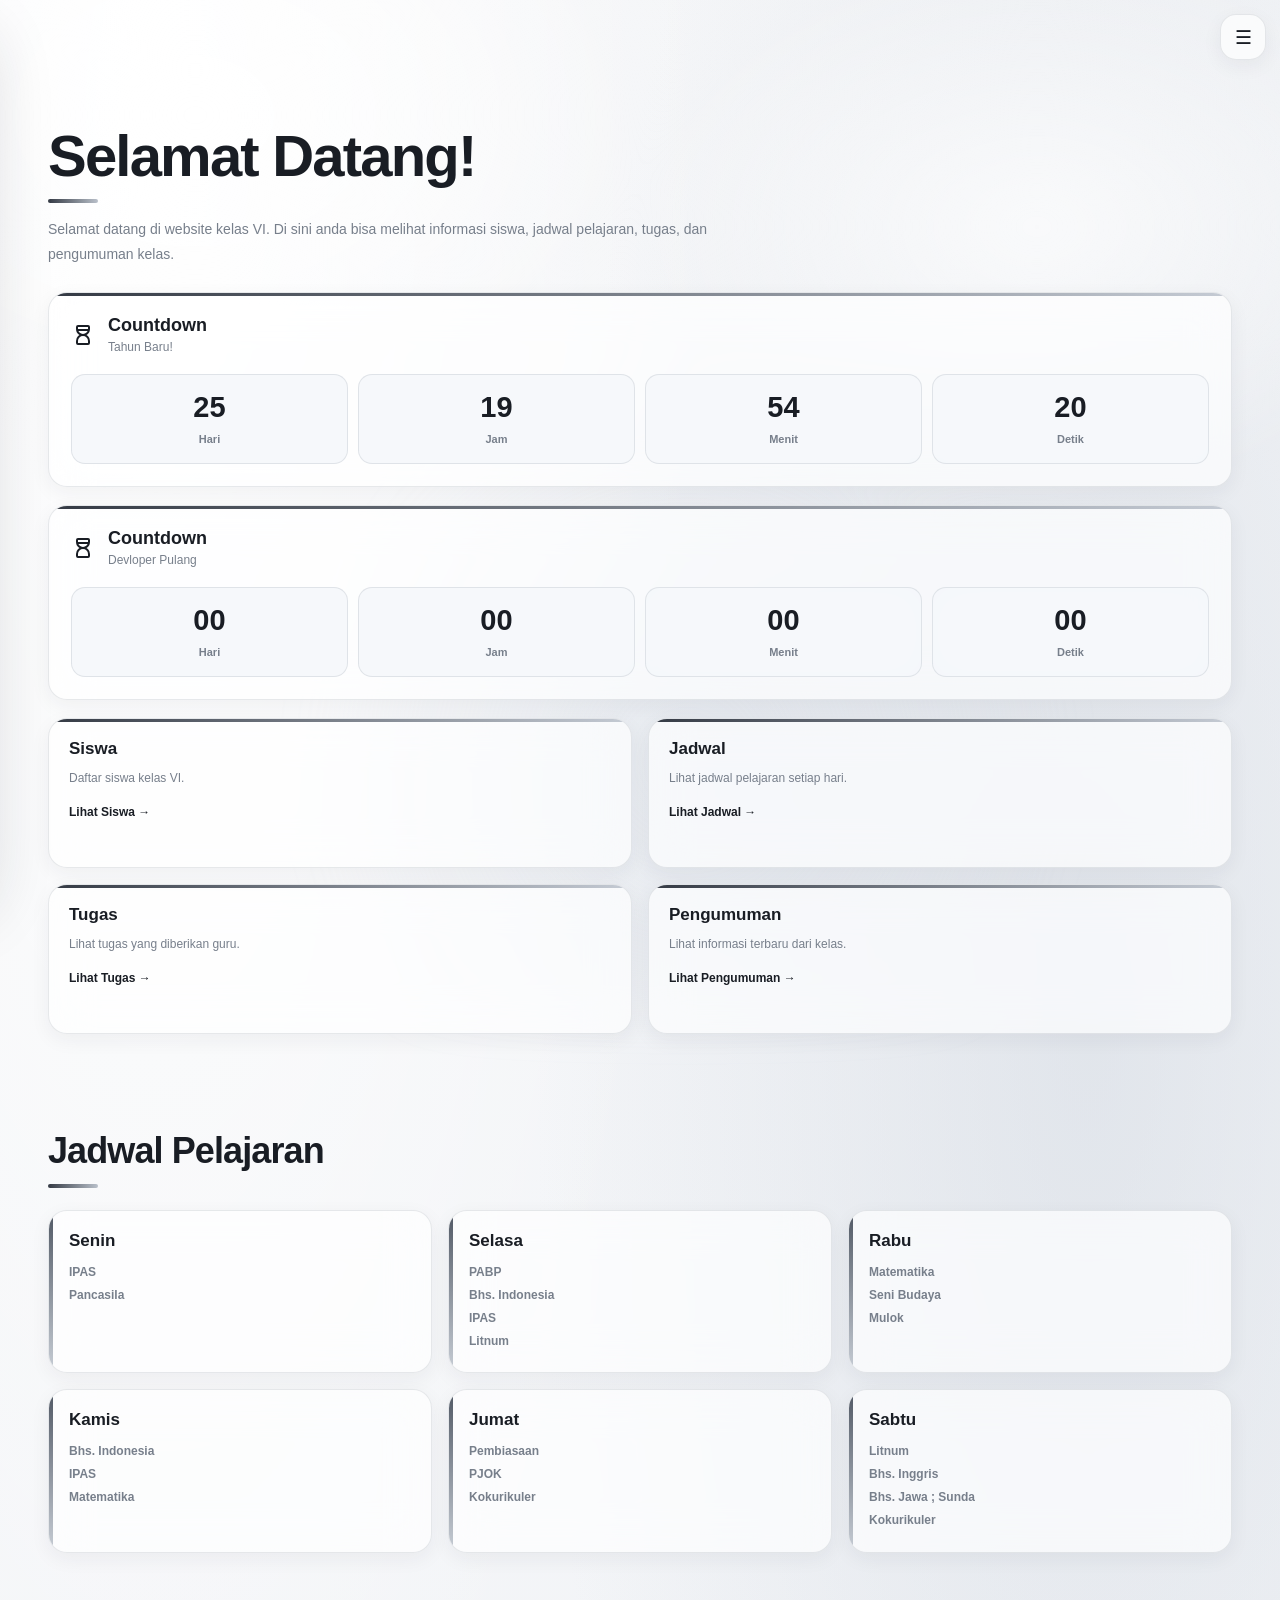
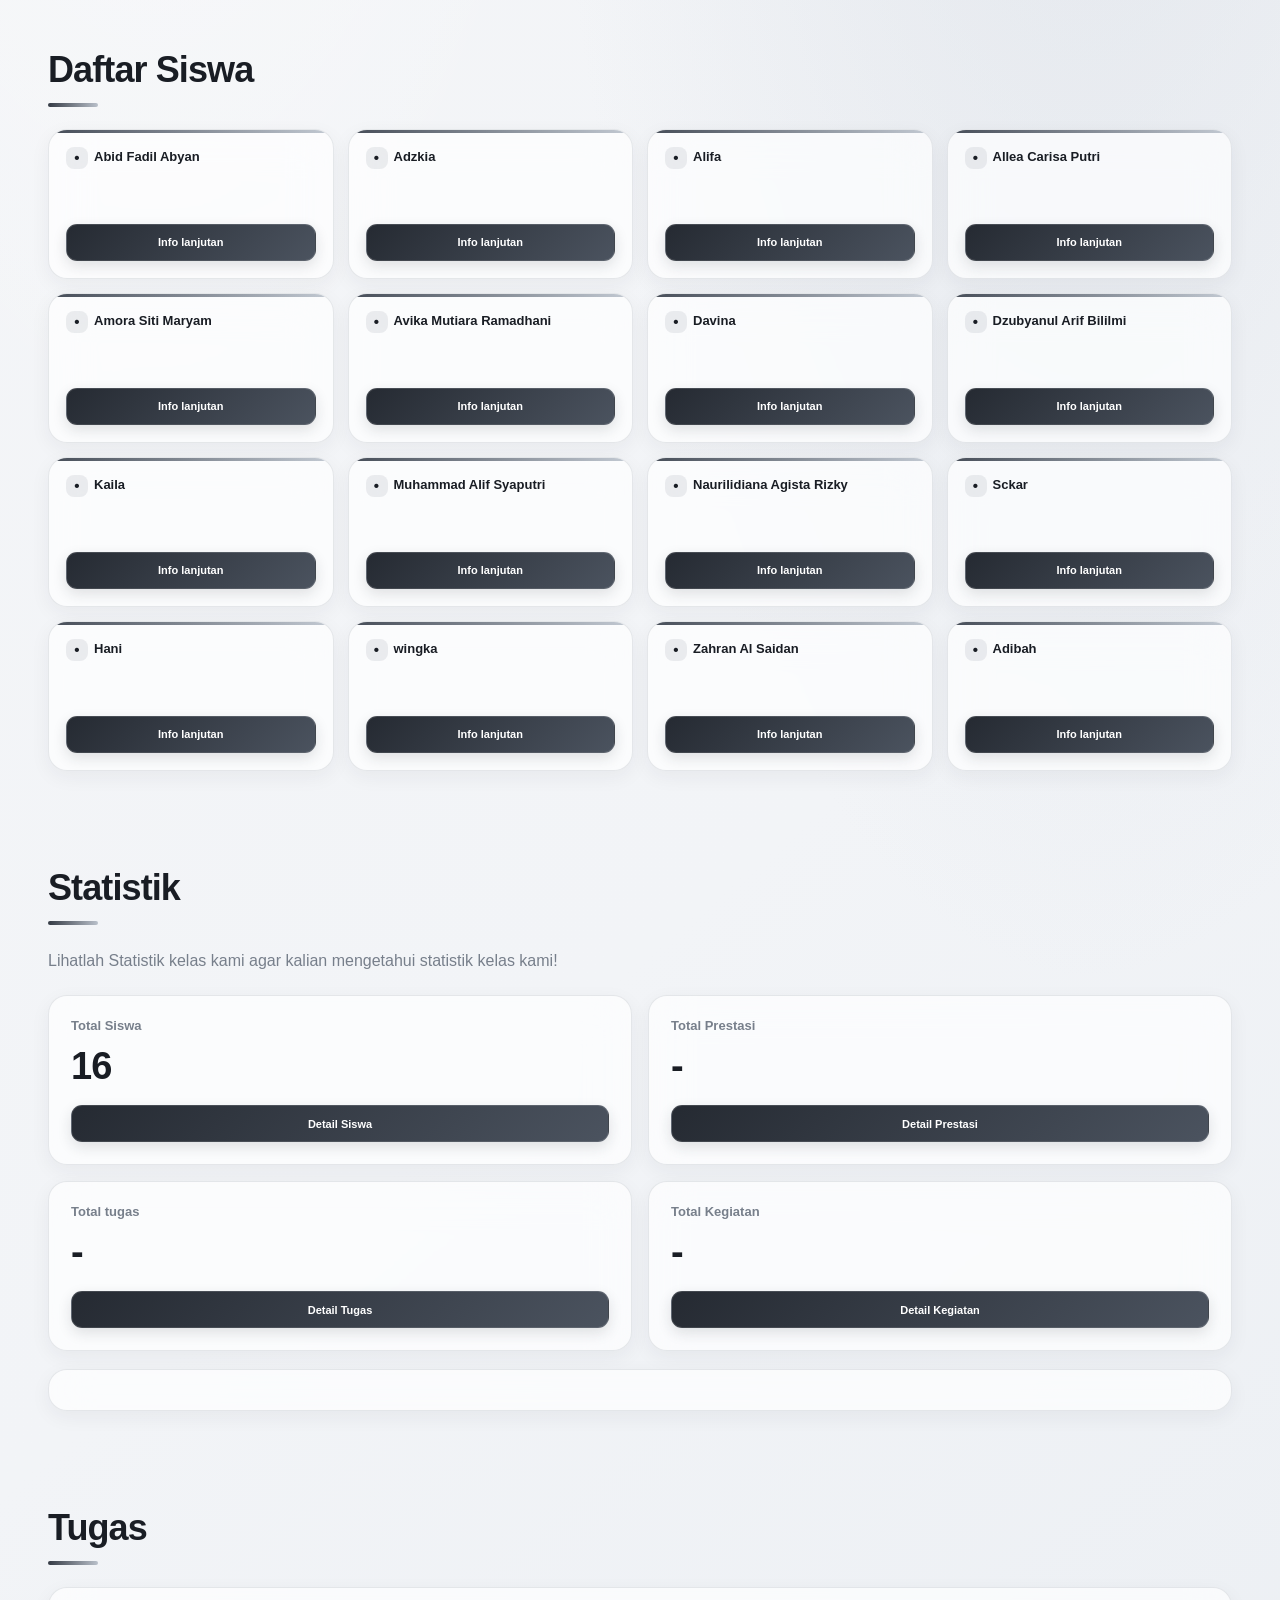
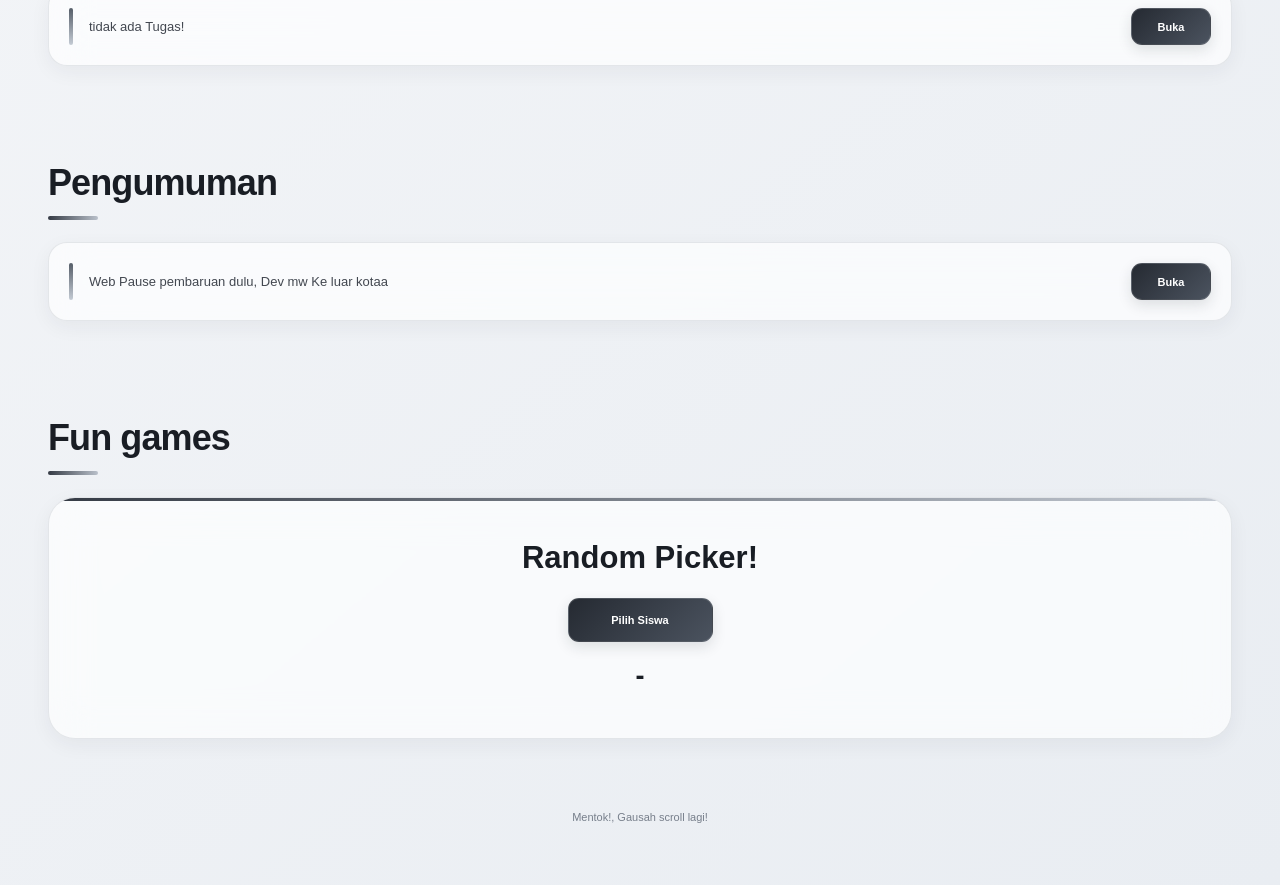
==== commit f1842edd: "Update UI Monochrome & Verification Google" ====
--- a/index.html
+++ b/index.html
@@ -126,11 +126,10 @@
         <!-- HOME -->
         <section id="home" class="home">
             <h2>Selamat Datang!</h2>
-
             <p>
-                Selamat datang di website kelas VI.
-                Di sini anda bisa melihat informasi siswa,
-                jadwal pelajaran, tugas, dan pengumuman kelas.
+                    Selamat datang di website kelas VI.
+                    Di sini anda bisa melihat informasi siswa,
+                    jadwal pelajaran, tugas, dan pengumuman kelas.
             </p>
 
             <!--coundown 1-->
@@ -180,6 +179,51 @@
 
             </div>
 
+            <!--Countdown 2-->
+            <div class="countdown-widget">
+
+                <div class="countdown-title">
+
+                    <svg xmlns="http://www.w3.org/2000/svg" width="24" height="24" viewBox="0 0 24 24" fill="none"
+                        stroke="currentColor" stroke-width="2" stroke-linecap="round" stroke-linejoin="round"
+                        class="icon icon-tabler icons-tabler-outline icon-tabler-hourglass-high">
+                        <path stroke="none" d="M0 0h24v24H0z" fill="none" />
+                        <path d="M6.5 7h11" />
+                        <path d="M6 20v-2a6 6 0 1 1 12 0v2a1 1 0 0 1 -1 1h-10a1 1 0 0 1 -1 -1" />
+                        <path d="M6 4v2a6 6 0 1 0 12 0v-2a1 1 0 0 0 -1 -1h-10a1 1 0 0 0 -1 1" />
+                    </svg>
+
+                    <div>
+                        <h2>Countdown</h2>
+                        <p>Devloper Pulang</p>
+                    </div>
+                </div>
+
+                <div class="countdown-time">
+
+                    <div class="countdown-box">
+                        <strong id="countdown-days2">00</strong>
+                        <span>Hari</span>
+                    </div>
+
+                    <div class="countdown-box">
+                        <strong id="countdown-hours2">00</strong>
+                        <span>Jam</span>
+                    </div>
+
+                    <div class="countdown-box">
+                        <strong id="countdown-minutes2">00</strong>
+                        <span>Menit</span>
+                    </div>
+
+                    <div class="countdown-box">
+                        <strong id="countdown-seconds2">00</strong>
+                        <span>Detik</span>
+                    </div>
+
+                </div>
+
+            </div>
             <!--home ifno-->
 
             <div class="home-info">
@@ -188,11 +232,12 @@
                     <h2>Siswa</h2>
                     <p>Daftar siswa kelas VI.</p>
                     <a href="#siswa">Lihat Siswa</a>
+                    
                 </div>
 
                 <div class="info-card">
                     <h2>Jadwal</h2>
-                    <p>Lihat jadwal pelajaran setiap hari.</p>
+                    <p>Lihat jadwal pelajaran setiap hari.</p> 
                     <a href="#jadwal">Lihat Jadwal</a>
                 </div>
 
@@ -203,7 +248,7 @@
                 </div>
 
                 <div class="info-card">
-                    <h2>Pengumuman</h2>
+                    <h2>Pengumuman</h2> 
                     <p>Lihat informasi terbaru dari kelas.</p>
                     <a href="#pengumuman">Lihat Pengumuman</a>
                 </div>
@@ -570,15 +615,14 @@
 
         <div class="modal" id="modal-zahran">
             <div class="modal-content">
-
                 <button class="modal-close" id="tutup-modal-zahran">X</button>
 
                 <h2>Zahran Al Saidan</h2>
 
                 <p>Nama Panjang: Zahran Al Saidan</p>
                 <p>Jabatan: Wakil Ketua Kelas</p>
-                <p>Hobi: Apapun itu yang seru</p>
-                <p>Kata-Kata: "Wug wug"</p>
+                <p>Hobi: Engginering</p>
+                <p>Kata-Kata: blyat</p>
             </div>
         </div>
 
@@ -601,7 +645,7 @@
             <h2>Statistik</h2>
 
             <p>Lihatlah Statistik kelas kami agar kalian mengetahui statistik kelas kami!</p>
-            
+
             <div class="statistik-grid" id="statistik-grid">
                 <div class="statistik-card" id="statistik-card-siswa">
                     <h3>Total Siswa</h3>
--- a/style.css
+++ b/style.css
@@ -1,13 +1,9 @@
-/* =========================================================
-   WEB KELAS VI NECIPAT — V3
-   MOBILE FIRST / COMPACT / PROFESSIONAL
-   ========================================================= */
-
-
-/* =========================================================
-   01. RESET
-   ========================================================= */
-
+/* ==================================================
+   KELAS VI NECIPAT — CLOUD UI
+   Monochrome • Glassmorphism • Responsive • Dark Mode
+   ================================================== */
+
+/* RESET */
 *,
 *::before,
 *::after {
@@ -18,50 +14,154 @@
 
 html {
     scroll-behavior: smooth;
-    scroll-padding-top: 20px;
+    scroll-padding-top: 24px;
+}
+
+:root {
+    color-scheme: light;
+
+    --bg: #f2f4f7;
+    --surface: rgba(255, 255, 255, 0.68);
+    --surface-solid: #ffffff;
+    --surface-soft: rgba(245, 247, 250, 0.82);
+
+    --text: #424750;
+    --heading: #191d24;
+    --muted: #777f8b;
+
+    --line: rgba(112, 123, 138, 0.17);
+    --line-strong: rgba(85, 96, 110, 0.28);
+
+    --primary: #343a44;
+    --primary-hover: #20252d;
+    --primary-soft: rgba(95, 105, 120, 0.11);
+
+    --shadow-sm: 0 6px 20px rgba(37, 44, 54, 0.055);
+    --shadow-md: 0 14px 38px rgba(37, 44, 54, 0.09);
+    --shadow-lg: 0 22px 65px rgba(25, 31, 40, 0.15);
+
+    --radius-sm: 12px;
+    --radius-md: 19px;
+    --radius-lg: 27px;
+
+    --ease: cubic-bezier(0.2, 0.75, 0.25, 1);
+}
+
+body.dark-mode {
+    color-scheme: dark;
+
+    --bg: #12151a;
+    --surface: rgba(31, 35, 42, 0.75);
+    --surface-solid: #20242b;
+    --surface-soft: rgba(37, 42, 50, 0.9);
+
+    --text: #d1d5dc;
+    --heading: #f2f4f7;
+    --muted: #9ba2ad;
+
+    --line: rgba(190, 198, 210, 0.12);
+    --line-strong: rgba(190, 198, 210, 0.22);
+
+    --primary: #d8dce3;
+    --primary-hover: #ffffff;
+    --primary-soft: rgba(210, 216, 225, 0.09);
+
+    --shadow-sm: 0 6px 22px rgba(0, 0, 0, 0.15);
+    --shadow-md: 0 14px 38px rgba(0, 0, 0, 0.23);
+    --shadow-lg: 0 22px 65px rgba(0, 0, 0, 0.38);
 }
 
 body {
     min-height: 100vh;
     overflow-x: hidden;
-
-    font-family:
-        Inter,
-        ui-sans-serif,
-        system-ui,
-        -apple-system,
-        BlinkMacSystemFont,
-        "Segoe UI",
-        Arial,
-        sans-serif;
-
+    position: relative;
+
+    font-family: Inter, "Segoe UI", Arial, sans-serif;
     color: var(--text);
 
     background:
         radial-gradient(
-            circle at 100% 0%,
-            rgba(34, 211, 238, 0.08),
-            transparent 28%
+            ellipse at 12% 3%,
+            rgba(255, 255, 255, 0.95),
+            transparent 35%
         ),
         radial-gradient(
-            circle at 0% 100%,
-            rgba(59, 130, 246, 0.06),
-            transparent 28%
+            ellipse at 85% 25%,
+            rgba(205, 212, 222, 0.48),
+            transparent 36%
         ),
-        var(--bg);
-
-    transition:
-        background 0.3s ease,
-        color 0.3s ease;
+        linear-gradient(140deg, #f5f6f8, var(--bg) 60%, #e9edf2);
+
+    transition: background 0.3s ease, color 0.3s ease;
+}
+
+body.dark-mode {
+    background:
+        radial-gradient(
+            ellipse at 15% 0%,
+            rgba(220, 227, 237, 0.055),
+            transparent 35%
+        ),
+        radial-gradient(
+            ellipse at 90% 25%,
+            rgba(150, 160, 176, 0.055),
+            transparent 35%
+        ),
+        linear-gradient(140deg, #171a20, var(--bg) 65%, #191d24);
+}
+
+/* CLOUD BACKGROUND */
+body::before {
+    content: "";
+    position: fixed;
+    inset: -12%;
+    z-index: -1;
+    pointer-events: none;
+
+    background:
+        radial-gradient(
+            ellipse at 22% 20%,
+            rgba(255, 255, 255, 0.82),
+            transparent 27%
+        ),
+        radial-gradient(
+            ellipse at 75% 30%,
+            rgba(255, 255, 255, 0.75),
+            transparent 25%
+        ),
+        radial-gradient(
+            ellipse at 53% 78%,
+            rgba(213, 220, 230, 0.38),
+            transparent 32%
+        );
+
+    filter: blur(28px);
+    animation: cloudFloat 32s ease-in-out infinite alternate;
+}
+
+body.dark-mode::before {
+    opacity: 0.3;
+}
+
+@keyframes cloudFloat {
+    from {
+        transform: translate3d(-1%, 0, 0) scale(1);
+    }
+
+    to {
+        transform: translate3d(1%, -1%, 0) scale(1.04);
+    }
 }
 
 button,
 a {
     font: inherit;
+    -webkit-tap-highlight-color: transparent;
 }
 
 button {
     border: 0;
+    cursor: pointer;
 }
 
 a {
@@ -74,2784 +174,1259 @@
 }
 
 ::selection {
-    background: rgba(34, 211, 238, 0.22);
-}
-
-/* =========================================================
-   02. COLOR SYSTEM
-   ========================================================= */
-
-:root {
-    --bg: #f3f7fa;
-    --bg-soft: #eef4f7;
-
-    --surface: #ffffff;
-    --surface-soft: #f8fbfc;
-    --surface-dark: #152433;
-
-    --text: #334155;
-    --heading: #0f1d2d;
-    --muted: #718096;
-    --muted-light: #9aa8b8;
-
-    --line: #dfe8ee;
-    --line-strong: #cfdce5;
-
-    --primary: #0f766e;
-    --primary-hover: #0b5f59;
-    --primary-soft: #e8f7f5;
-
-    --accent: #0891b2;
-    --accent-soft: #e7f8fb;
-
-    --success: #059669;
-    --warning: #d97706;
-    --danger: #dc2626;
-
-    --sidebar: #ffffff;
-    --sidebar-border: #e1e8ed;
-
-    --modal: #ffffff;
-
-    --shadow-xs:
-        0 3px 10px rgba(15, 23, 42, 0.045);
-
-    --shadow-sm:
-        0 7px 18px rgba(15, 23, 42, 0.065);
-
-    --shadow-md:
-        0 14px 32px rgba(15, 23, 42, 0.10);
-
-    --shadow-lg:
-        0 24px 65px rgba(15, 23, 42, 0.18);
-
-    --radius-sm: 12px;
-    --radius-md: 16px;
-    --radius-lg: 22px;
-    --radius-xl: 28px;
-
-    --sidebar-width: 260px;
-
-    --ease:
-        cubic-bezier(
-            0.2,
-            0.75,
-            0.25,
-            1
-        );
-}
-
-body.dark-mode {
-    --bg: #0b131c;
-    --bg-soft: #101b27;
-
-    --surface: #121e2b;
-    --surface-soft: #172536;
-    --surface-dark: #1a2b3d;
-
-    --text: #d0dae4;
-    --heading: #f4f8fb;
-    --muted: #8fa1b4;
-    --muted-light: #667a8f;
-
-    --line: rgba(148, 163, 184, 0.13);
-    --line-strong: rgba(148, 163, 184, 0.2);
-
-    --primary: #14b8a6;
-    --primary-hover: #0d9488;
-    --primary-soft: rgba(20, 184, 166, 0.12);
-
-    --accent: #22d3ee;
-    --accent-soft: rgba(34, 211, 238, 0.10);
-
-    --sidebar: #101a26;
-    --sidebar-border: rgba(148, 163, 184, 0.12);
-
-    --modal: #121e2b;
-
-    --shadow-xs:
-        0 3px 12px rgba(0, 0, 0, 0.16);
-
-    --shadow-sm:
-        0 8px 22px rgba(0, 0, 0, 0.18);
-
-    --shadow-md:
-        0 15px 36px rgba(0, 0, 0, 0.25);
-
-    --shadow-lg:
-        0 26px 80px rgba(0, 0, 0, 0.42);
-}
-
-
-/* =========================================================
-   03. MOBILE SIDEBAR
-   ========================================================= */
-
+    background: rgba(115, 125, 140, 0.22);
+    color: var(--heading);
+}
+
+/* GLASS SURFACE */
+.sidebar,
+.info-card,
+.jadwal-container > div,
+.siswa > div,
+.countdown-widget,
+.countdown-box,
+.random-picker,
+.statistik-card,
+.data-lanjutan,
+.tugas-card,
+.pengumuman-card,
+.modal-content,
+#theme-toggle,
+#sidebar-toggle {
+    border: 1px solid var(--line);
+    background: var(--surface);
+
+    -webkit-backdrop-filter: blur(20px) saturate(130%);
+    backdrop-filter: blur(20px) saturate(130%);
+
+    box-shadow: var(--shadow-sm);
+}
+
+/* SIDEBAR */
 .sidebar {
     position: fixed;
-
-    top: 9px;
-    bottom: 9px;
-    left: 9px;
-
-    width:
-        min(
-            var(--sidebar-width),
-            calc(100vw - 18px)
-        );
+    top: 10px;
+    bottom: 10px;
+    left: 10px;
 
     z-index: 2000;
+    width: min(260px, calc(100vw - 20px));
 
     display: flex;
     flex-direction: column;
-
-    gap: 5px;
-
-    padding: 13px 10px;
-
+    gap: 6px;
+
+    padding: 16px 12px;
+    overflow-x: hidden;
     overflow-y: auto;
-    overflow-x: hidden;
-
-    background: var(--sidebar);
-
-    border:
-        1px solid var(--sidebar-border);
-
-    border-radius:
-        var(--radius-lg);
-
-    box-shadow:
-        var(--shadow-lg);
-
-    transform:
-        translateX(
-            calc(-100% - 18px)
-        );
+
+    border-radius: var(--radius-lg);
+    background: var(--surface);
+
+    box-shadow: var(--shadow-lg);
+
+    transform: translateX(calc(-100% - 20px));
 
     transition:
         transform 0.35s var(--ease),
-        background 0.3s ease,
-        border-color 0.3s ease;
-}
-
-/* SIDEBAR BARU MUNCUL KALAU CLASS hidden DIHAPUS */
+        background 0.3s ease;
+}
+
 .sidebar:not(.hidden) {
-    transform:
-        translateX(0);
-}
-
-.sidebar::before {
+    transform: translateX(0);
+}
+
+.logo {
+    position: relative;
+    padding: 10px 7px 18px;
+    margin-bottom: 7px;
+    text-align: center;
+}
+
+.logo img {
+    width: 66px;
+    height: 66px;
+
+    margin: 0 auto 11px;
+    object-fit: cover;
+
+    border: 1px solid var(--line-strong);
+    border-radius: 21px;
+
+    box-shadow: var(--shadow-md);
+}
+
+.logo p {
+    color: var(--heading);
+    font-size: 10px;
+    font-weight: 850;
+    letter-spacing: 1.5px;
+}
+
+.logo::after {
     content: "";
-
     position: absolute;
-
+    bottom: 0;
+    left: 8%;
+    right: 8%;
+
+    height: 1px;
+    background: var(--line);
+}
+
+.sidebar a {
+    display: flex;
+    align-items: center;
+    gap: 9px;
+
+    min-height: 44px;
+    padding: 10px 12px;
+
+    border: 1px solid transparent;
+    border-radius: 14px;
+
+    color: var(--muted);
+    text-decoration: none;
+
+    font-size: 12px;
+    font-weight: 750;
+
+    transition:
+        color 0.2s ease,
+        background 0.2s ease,
+        transform 0.2s var(--ease);
+}
+
+.sidebar a svg {
+    flex-shrink: 0;
+}
+
+.sidebar a::after {
+    content: "›";
+    margin-left: auto;
+    opacity: 0.5;
+    font-size: 18px;
+}
+
+.sidebar a:hover,
+.sidebar a.active {
+    color: #ffffff;
+    background: linear-gradient(135deg, #20252d, #505864);
+    transform: translateX(2px);
+}
+
+body.dark-mode .sidebar a:hover,
+body.dark-mode .sidebar a.active {
+    color: #191d24;
+    background: linear-gradient(135deg, #e3e6eb, #b7bec8);
+}
+
+#theme-toggle {
+    width: 100%;
+    min-height: 44px;
+
+    margin-top: 7px;
+    padding: 10px 12px;
+
+    border-radius: 13px;
+    color: var(--text);
+
+    text-align: left;
+    font-size: 11px;
+    font-weight: 800;
+
+    transition: transform 0.2s ease, background 0.2s ease;
+}
+
+#theme-toggle:hover {
+    background: var(--surface-soft);
+    transform: translateY(-2px);
+}
+
+.jam-digital {
+    margin-top: auto;
+    padding: 16px 5px 5px;
+
+    color: var(--heading);
+    text-align: center;
+
+    font-size: 23px;
+    font-weight: 900;
+    font-variant-numeric: tabular-nums;
+    letter-spacing: 0.8px;
+}
+
+.jam-digital::before {
+    content: "LIVE CLOCK";
+    display: block;
+    margin-bottom: 5px;
+
+    color: var(--muted);
+    font-size: 8px;
+    font-weight: 850;
+    letter-spacing: 2px;
+}
+
+.tanggal-digital {
+    padding: 0 4px 5px;
+
+    color: var(--muted);
+    text-align: center;
+    font-size: 10px;
+}
+
+/* MENU TOGGLE */
+#sidebar-toggle {
+    position: fixed;
+    top: 14px;
+    right: 14px;
+    z-index: 2100;
+
+    display: grid;
+    place-items: center;
+
+    width: 46px;
+    height: 46px;
+
+    border-radius: 16px;
+    color: var(--heading);
+
+    cursor: pointer;
+    font-size: 19px;
+
+    -webkit-backdrop-filter: blur(20px);
+    backdrop-filter: blur(20px);
+
+    transition:
+        transform 0.2s var(--ease),
+        background 0.2s ease;
+}
+
+#sidebar-toggle:hover {
+    background: var(--surface-soft);
+    transform: translateY(-2px);
+}
+
+#sidebar-toggle:active {
+    transform: scale(0.96);
+}
+
+/* MAIN CONTENT */
+.content {
+    width: 100%;
+    margin: 0 auto;
+
+    padding: 78px clamp(16px, 4vw, 48px) 50px;
+
+    transition: padding 0.3s ease;
+}
+
+section {
+    width: 100%;
+    padding: clamp(28px, 4vw, 48px) 0;
+    scroll-margin-top: 20px;
+}
+
+section > h2 {
+    margin-bottom: 22px;
+
+    color: var(--heading);
+    font-size: clamp(25px, 3vw, 36px);
+    font-weight: 850;
+    letter-spacing: -0.9px;
+}
+
+section > h2::after {
+    content: "";
+    display: block;
+
+    width: 50px;
+    height: 4px;
+
+    margin-top: 12px;
+    border-radius: 999px;
+
+    background: linear-gradient(90deg, #343a44, #b9c0ca);
+}
+
+body.dark-mode section > h2::after {
+    background: linear-gradient(90deg, #e1e5eb, #697381);
+}
+
+/* HOME */
+#home > h2 {
+    max-width: 850px;
+    margin-bottom: 14px;
+
+    color: var(--heading);
+    font-size: clamp(34px, 6vw, 58px);
+    font-weight: 900;
+    line-height: 1.05;
+    letter-spacing: -1.8px;
+}
+
+#home > p {
+    max-width: 700px;
+    margin-bottom: 25px;
+
+    color: var(--muted);
+    font-size: 14px;
+    line-height: 1.8;
+}
+
+/* HOME INFO CARDS */
+.home-info {
+    display: grid;
+    grid-template-columns: repeat(2, minmax(0, 1fr));
+    gap: 16px;
+}
+
+.info-card {
+    position: relative;
+    min-width: 0;
+    min-height: 150px;
+
+    padding: 20px;
+    overflow: hidden;
+
+    border-radius: var(--radius-md);
+
+    transition:
+        transform 0.24s var(--ease),
+        box-shadow 0.24s ease;
+}
+
+.info-card::before,
+.countdown-widget::before,
+.random-picker::before {
+    content: "";
+    position: absolute;
     top: 0;
     left: 0;
     right: 0;
 
-    height: 4px;
-
-    border-radius:
-        var(--radius-lg)
-        var(--radius-lg)
-        0
-        0;
-
-    background:
-        linear-gradient(
-            90deg,
-            var(--primary),
-            var(--accent)
-        );
-}
-
-.sidebar::-webkit-scrollbar {
+    height: 3px;
+
+    background: linear-gradient(90deg, #343a44, #c5cbd4);
+}
+
+.info-card h2 {
+    margin-bottom: 9px;
+    color: var(--heading);
+    font-size: 17px;
+}
+
+.info-card p {
+    margin-bottom: 13px;
+    color: var(--muted);
+    font-size: 12px;
+    line-height: 1.7;
+}
+
+.info-card a {
+    display: inline-block;
+
+    color: var(--heading);
+    text-decoration: none;
+    font-size: 12px;
+    font-weight: 800;
+}
+
+.info-card a::after {
+    content: " →";
+}
+
+.info-card a:hover {
+    text-decoration: underline;
+    text-underline-offset: 4px;
+}
+
+/* JADWAL */
+.jadwal-container {
+    display: grid;
+    grid-template-columns: repeat(3, minmax(0, 1fr));
+    gap: 16px;
+}
+
+.jadwal-container > div {
+    position: relative;
+    min-width: 0;
+    min-height: 155px;
+
+    padding: 20px;
+    overflow: hidden;
+
+    border-radius: var(--radius-md);
+
+    transition:
+        transform 0.24s var(--ease),
+        box-shadow 0.24s ease;
+}
+
+.jadwal-container > div::before {
+    content: "";
+    position: absolute;
+    top: 0;
+    bottom: 0;
+    left: 0;
+
     width: 4px;
-}
-
-.sidebar::-webkit-scrollbar-thumb {
-    background: var(--line-strong);
-    border-radius: 999px;
-}
-
-
-/* =========================================================
-   04. LOGO
-   ========================================================= */
-
-.logo {
+    background: linear-gradient(180deg, #505864, #c7cdd5);
+}
+
+.jadwal-container h2 {
+    margin-bottom: 10px;
+    color: var(--heading);
+    font-size: 17px;
+}
+
+.jadwal-container p {
+    color: var(--muted);
+    font-size: 12px;
+    font-weight: 600;
+    line-height: 1.9;
+}
+
+.info-card:hover,
+.jadwal-container > div:hover,
+.siswa > div:hover,
+.statistik-card:hover {
+    transform: translateY(-4px);
+    box-shadow: var(--shadow-md);
+}
+
+/* DAFTAR SISWA */
+.siswa {
+    display: grid;
+    grid-template-columns: repeat(4, minmax(0, 1fr));
+    gap: 14px;
+}
+
+.siswa > div {
     position: relative;
-
-    padding:
-        11px
-        7px
-        15px;
-
-    margin-bottom: 4px;
-
-    text-align: center;
-}
-
-.logo img {
-    width: 68px;
-    height: 68px;
-
-    margin:
-        0 auto 10px;
-
-    object-fit: cover;
-
-    border:
-        4px solid var(--primary-soft);
-
-    border-radius:
-        18px;
-
-    box-shadow:
-        var(--shadow-sm);
-}
-
-.logo p {
-    color: var(--heading);
-
-    font-size: 9px;
-
-    font-weight: 850;
-
-    letter-spacing: 1.6px;
-}
-
-.logo::after {
+    display: flex;
+    flex-direction: column;
+    justify-content: space-between;
+    gap: 17px;
+
+    min-width: 0;
+    min-height: 150px;
+
+    padding: 17px;
+    overflow: hidden;
+
+    border-radius: var(--radius-md);
+
+    transition:
+        transform 0.24s var(--ease),
+        box-shadow 0.24s ease;
+}
+
+.siswa > div::before {
     content: "";
-
     position: absolute;
-
-    left: 8%;
-    right: 8%;
-    bottom: 0;
-
-    height: 1px;
-
-    background: var(--sidebar-border);
-}
-
-
-/* =========================================================
-   05. SIDEBAR LINKS
-   ========================================================= */
-
-.sidebar a {
-    position: relative;
-
-    display: flex;
-    align-items: center;
-
-    min-height: 43px;
-
-    padding:
-        9px
-        11px;
-
-    border-radius:
-        var(--radius-sm);
-
-    border:
-        1px solid transparent;
-
-    color: var(--muted);
-
-    text-decoration: none;
-
-    font-size: 12px;
-
-    font-weight: 750;
-
-    transition:
-        background 0.22s ease,
-        color 0.22s ease,
-        transform 0.22s var(--ease),
-        border-color 0.22s ease;
-}
-
-.sidebar a::before {
-    content: "";
-
-    width: 6px;
-    height: 6px;
-
-    flex-shrink: 0;
-
-    margin-right: 9px;
-
-    border-radius: 50%;
-
-    background: currentColor;
-
-    opacity: 0.35;
-}
-
-.sidebar a::after {
-    content: "›";
-
-    margin-left: auto;
-
-    font-size: 15px;
-
-    color: inherit;
-
-    opacity: 0.55;
-}
-
-.sidebar a:hover,
-.sidebar a.active {
-    color: #ffffff;
-
-    background:
-        linear-gradient(
-            135deg,
-            var(--primary-hover),
-            var(--primary)
-        );
-
-    transform:
-        translateX(2px);
-
-    box-shadow:
-        0 7px 16px
-        rgba(
-            15,
-            118,
-            110,
-            0.16
-        );
-}
-
-
-/* =========================================================
-   06. DARK MODE BUTTON
-   ========================================================= */
-
-#theme-toggle {
-    width: 100%;
-
-    min-height: 43px;
-
-    margin-top: 7px;
-
-    padding:
-        9px
-        11px;
-
-    border:
-        1px solid var(--line);
-
-    border-radius:
-        var(--radius-sm);
-
-    color: var(--text);
-
-    background:
-        var(--surface-soft);
-
-    text-align: left;
-
-    cursor: pointer;
-
-    font-size: 11px;
-
-    font-weight: 800;
-
-    transition:
-        background 0.22s ease,
-        border-color 0.22s ease,
-        transform 0.22s var(--ease);
-}
-
-#theme-toggle:hover {
-    background:
-        var(--primary-soft);
-
-    border-color:
-        var(--line-strong);
-
-    transform:
-        translateY(-1px);
-}
-
-
-/* =========================================================
-   07. CLOCK
-   ========================================================= */
-
-.jam-digital {
-    margin-top: auto;
-
-    padding:
-        13px
-        6px
-        5px;
-
-    color: var(--heading);
-
-    text-align: center;
-
-    font-size: 21px;
-
-    font-weight: 900;
-
-    letter-spacing: 0.7px;
-
-    font-variant-numeric:
-        tabular-nums;
-}
-
-.jam-digital::before {
-    content: "LIVE CLOCK";
-
-    display: block;
-
-    margin-bottom: 4px;
-
-    color: var(--accent);
-
-    font-size: 7px;
-
-    font-weight: 900;
-
-    letter-spacing: 1.6px;
-}
-
-.tanggal-digital {
-    padding:
-        0
-        5px
-        3px;
-
-    color: var(--muted);
-
-    text-align: center;
-
-    font-size: 9px;
-
-    font-weight: 650;
-}
-
-
-/* =========================================================
-   08. MENU BUTTON
-   ========================================================= */
-
-#sidebar-toggle {
-    position: fixed;
-
-    top: 13px;
-    right: 13px;
-
-    z-index: 2100;
-
-    width: 43px;
-    height: 43px;
-
-    display: grid;
-
-    place-items: center;
-
-    border:
-        1px solid var(--line);
-
-    border-radius:
-        13px;
-
-    color: var(--heading);
-
-    background:
-        var(--surface);
-
-    box-shadow:
-        var(--shadow-sm);
-
-    cursor: pointer;
-
-    font-size: 18px;
-
-    transition:
-        transform 0.22s var(--ease),
-        box-shadow 0.22s ease,
-        background 0.22s ease;
-}
-
-#sidebar-toggle:hover {
-    transform:
-        scale(1.04);
-
-    box-shadow:
-        var(--shadow-md);
-
-    background:
-        var(--primary-soft);
-}
-
-#sidebar-toggle:active {
-    transform:
-        scale(0.96);
-}
-
-
-/* =========================================================
-   09. MAIN CONTENT
-   ========================================================= */
-
-.content {
-    width: 100%;
-
-    margin-left: 0;
-
-    padding:
-        70px
-        11px
-        45px;
-
-    transition:
-        margin-left 0.35s ease,
-        width 0.35s ease;
-}
-
-
-/* =========================================================
-   10. SECTIONS
-   ========================================================= */
-
-section {
-    width: 100%;
-
-    padding:
-        38px
-        0;
-
-    scroll-margin-top:
-        15px;
-}
-
-section:first-of-type {
-    padding-top:
-        12px;
-}
-
-section > h2 {
-    margin-bottom:
-        19px;
-
-    color:
-        var(--heading);
-
-    font-size:
-        clamp(
-            20px,
-            7.5vw,
-            38px
-        );
-
-    line-height:
-        1.08;
-
-    letter-spacing:
-        -0.7px;
-}
-
-section > h2::after {
-    content: "";
-
-    display: block;
-
-    width:
-        48px;
-
-    height:
-        4px;
-
-    margin-top:
-        8px;
-
-    border-radius:
-        999px;
-
-    background:
-        linear-gradient(
-            90deg,
-            var(--primary),
-            var(--accent)
-        );
-}
-
-
-/* =========================================================
-   11. HOME
-   ========================================================= */
-
-.home {
-    min-height:
-        auto;
-
-    display:
-        flex;
-
-    flex-direction:
-        column;
-
-    justify-content:
-        center;
-}
-
-.home h1 {
-    max-width:
-        800px;
-
-    margin-bottom:
-        14px;
-
-    font-size:
-        clamp(
-            35px,
-            11vw,
-            58px
-        );
-
-    line-height:
-        1;
-
-    letter-spacing:
-        -1.7px;
-}
-
-.home h1::after {
-    width:
-        60px;
-
-    height:
-        5px;
-
-    margin-top:
-        11px;
-}
-
-.home > p {
-    max-width:
-        680px;
-
-    margin-bottom:
-        23px;
-
-    color:
-        var(--muted);
-
-    font-size:
-        12px;
-
-    line-height:
-        1.7;
-}
-
-
-/* =========================================================
-   12. HOME WIDGET GRID
-   ========================================================= */
-
-.home-info {
-    display:
-        grid;
-
-    grid-template-columns:
-        repeat(
-            2,
-            minmax(
-                0,
-                1fr
-            )
-        );
-
-    gap:
-        10px;
-}
-
-.info-card {
-    position:
-        relative;
-
-    min-height:
-        145px;
-
-    padding:
-        16px;
-
-    overflow:
-        hidden;
-
-    border:
-        1px solid var(--line);
-
-    border-radius:
-        var(--radius-md);
-
-    background:
-        var(--surface);
-
-    box-shadow:
-        var(--shadow-xs);
-
-    transition:
-        transform 0.22s var(--ease),
-        box-shadow 0.22s ease,
-        border-color 0.22s ease;
-}
-
-.info-card::before {
-    content: "";
-
-    position:
-        absolute;
-
     top: 0;
     left: 0;
     right: 0;
 
-    height:
-        3px;
-
-    background:
-        linear-gradient(
-            90deg,
-            var(--primary),
-            var(--accent)
-        );
-}
-
-.info-card:hover {
-    transform:
-        translateY(-3px);
-
-    box-shadow:
-        var(--shadow-sm);
-
-    border-color:
-        var(--line-strong);
-}
-
-.info-card h2 {
-    margin-bottom:
-        7px;
-
-    color:
-        var(--heading);
-
-    font-size:
-        16px;
-
-    line-height:
-        1.2;
-}
-
-.info-card p {
-    margin-bottom:
-        12px;
-
-    color:
-        var(--muted);
-
-    font-size:
-        10px;
-
-    line-height:
-        1.55;
-}
-
-.info-card a {
-    display:
-        inline-flex;
-
-    align-items:
-        center;
-
-    gap:
-        5px;
-
-    color:
-        var(--primary);
-
-    text-decoration:
-        none;
-
-    font-size:
-        10px;
-
-    font-weight:
-        850;
-}
-
-.info-card a::after {
-    content:
-        "→";
-}
-
-
-/* =========================================================
-   13. JADWAL
-   ========================================================= */
-
-.jadwal-container {
-    display:
-        grid;
-
-    grid-template-columns:
-        repeat(
-            2,
-            minmax(
-                0,
-                1fr
-            )
-        );
-
-    gap:
-        10px;
-}
-
-.jadwal-container > div {
-    position:
-        relative;
-
-    min-height:
-        142px;
-
-    padding:
-        16px;
-
-    overflow:
-        hidden;
-
-    border:
-        1px solid var(--line);
-
-    border-radius:
-        var(--radius-md);
-
-    background:
-        var(--surface);
-
-    box-shadow:
-        var(--shadow-xs);
+    height: 3px;
+    background: linear-gradient(90deg, #454c57, #c3cad3);
+}
+
+.siswa h2 {
+    color: var(--heading);
+    font-size: 13px;
+    line-height: 1.45;
+    overflow-wrap: anywhere;
+}
+
+.siswa h2::before {
+    content: "•";
+    display: inline-grid;
+    place-items: center;
+
+    width: 22px;
+    height: 22px;
+    margin-right: 6px;
+
+    border-radius: 8px;
+
+    color: var(--heading);
+    background: var(--primary-soft);
+
+    font-size: 15px;
+    vertical-align: middle;
+}
+
+.siswa button,
+.button-statistik,
+#tombol-random,
+#buka-modal-tugas1,
+#bukamodalpengumuman1,
+#bukamodalpengumuman2 {
+    min-height: 37px;
+    padding: 9px 12px;
+
+    border: 1px solid rgba(255, 255, 255, 0.12);
+    border-radius: 11px;
+
+    color: #ffffff;
+    background: linear-gradient(135deg, #252a32, #4b535f);
+
+    box-shadow: 0 5px 14px rgba(32, 38, 46, 0.13);
+
+    font-size: 11px;
+    font-weight: 800;
 
     transition:
-        transform 0.22s var(--ease),
-        box-shadow 0.22s ease;
-}
-
-.jadwal-container > div:hover {
-    transform:
-        translateY(-3px);
-
-    box-shadow:
-        var(--shadow-sm);
-}
-
-.jadwal-container > div::before {
-    content: "";
-
-    position:
-        absolute;
-
-    left:
-        0;
-
-    top:
-        0;
-
-    bottom:
-        0;
-
-    width:
-        4px;
-
-    background:
-        var(--day-color);
-}
-
-.senin {
-    --day-color:
-        #0f766e;
-}
-
-.selasa {
-    --day-color:
-        #0891b2;
-}
-
-.rabu {
-    --day-color:
-        #4f46e5;
-}
-
-.kamis {
-    --day-color:
-        #7c3aed;
-}
-
-.jumat {
-    --day-color:
-        #059669;
-}
-
-.sabtu {
-    --day-color:
-        #d97706;
-}
-
-.jadwal-container h2 {
-    margin-bottom:
-        8px;
-
-    color:
-        var(--heading);
-
-    font-size:
-        16px;
-}
-
-.jadwal-container p {
-    color:
-        var(--muted);
-
-    font-size:
-        10px;
-
-    font-weight:
-        650;
-
-    line-height:
-        1.8;
-}
-
-
-/* =========================================================
-   14. SISWA — 2 COLUMN MOBILE
-   ========================================================= */
-
-.siswa {
-    display:
-        grid;
-
-    grid-template-columns:
-        repeat(
-            2,
-            minmax(
-                0,
-                1fr
-            )
-        );
-
-    gap:
-        10px;
-}
-
-.siswa > div {
-    min-height:
-        137px;
-
-    padding:
-        14px;
-
-    display:
-        flex;
-
-    flex-direction:
-        column;
-
-    justify-content:
-        space-between;
-
-    gap:
-        11px;
-
-    overflow:
-        hidden;
-
-    border:
-        1px solid var(--line);
-
-    border-radius:
-        var(--radius-md);
-
-    background:
-        var(--surface);
-
-    box-shadow:
-        var(--shadow-xs);
-
-    transition:
-        transform 0.22s var(--ease),
-        box-shadow 0.22s ease;
-}
-
-.siswa > div:hover {
-    transform:
-        translateY(-3px);
-
-    box-shadow:
-        var(--shadow-sm);
-}
-
-.siswa > div::before {
-    content: "";
-
-    position:
-        absolute;
-
-    top:
-        0;
-
-    left:
-        0;
-
-    right:
-        0;
-
-    height:
-        3px;
-
-    background:
-        linear-gradient(
-            90deg,
-            var(--primary),
-            var(--accent)
-        );
-}
-
-.siswa h2 {
-    color:
-        var(--heading);
-
-    font-size:
-        12px;
-
-    line-height:
-        1.35;
-
-    letter-spacing:
-        -0.1px;
-}
-
-.siswa h2::before {
-    content:
-        "•";
-
-    display:
-        inline-grid;
-
-    place-items:
-        center;
-
-    width:
-        20px;
-
-    height:
-        20px;
-
-    margin-right:
-        5px;
-
-    border-radius:
-        7px;
-
-    color:
-        var(--primary);
-
-    background:
-        var(--primary-soft);
-
-    font-size:
-        12px;
-
-    vertical-align:
-        middle;
+        transform 0.2s ease,
+        box-shadow 0.2s ease,
+        background 0.2s ease;
 }
 
 .siswa button {
-    width:
-        100%;
-
-    min-height:
-        34px;
-
-    padding:
-        7px
-        7px;
-
-    border-radius:
-        9px;
-
-    color:
-        #ffffff;
-
-    background:
-        #1b2a3a;
-
-    cursor:
-        pointer;
-
-    font-size:
-        9px;
-
-    font-weight:
-        800;
-
-    transition:
-        background 0.22s ease,
-        transform 0.22s var(--ease),
-        box-shadow 0.22s ease;
-}
-
-.siswa button:hover {
-    background:
-        linear-gradient(
-            135deg,
-            var(--primary-hover),
-            var(--primary)
-        );
-
-    transform:
-        translateY(-1px);
-
-    box-shadow:
-        0 7px 15px
-        rgba(
-            15,
-            118,
-            110,
-            0.20
-        );
-}
-
-
-/* =========================================================
-   15. MODAL
-   ========================================================= */
-
-.modal {
-    position:
-        fixed;
-
-    inset:
-        0;
-
-    z-index:
-        3000;
-
-    padding:
-        10px;
-
-    display:
-        grid;
-
-    place-items:
-        center;
-
-    background:
-        rgba(
-            10,
-            20,
-            30,
-            0.60
-        );
-
-    backdrop-filter:
-        blur(8px);
-
-    -webkit-backdrop-filter:
-        blur(8px);
-
-    opacity:
-        0;
-
-    visibility:
-        hidden;
-
-    pointer-events:
-        none;
-
-    transition:
-        opacity 0.25s ease,
-        visibility 0.25s ease;
-}
-
-.modal.active {
-    opacity:
-        1;
-
-    visibility:
-        visible;
-
-    pointer-events:
-        auto;
-}
-
-.modal-content {
-    position:
-        relative;
-
-    width:
-        min(
-            100%,
-            470px
-        );
-
-    max-height:
-        calc(
-            100vh - 20px
-        );
-
-    overflow-y:
-        auto;
-
-    padding:
-        24px
-        15px
-        17px;
-
-    border:
-        1px solid var(--line);
-
-    border-radius:
-        var(--radius-lg);
-
-    color:
-        var(--text);
-
-    background:
-        var(--modal);
-
-    box-shadow:
-        var(--shadow-lg);
-
-    transform:
-        translateY(14px)
-        scale(0.98);
-
-    transition:
-        transform 0.28s var(--ease);
-}
-
-.modal.active .modal-content {
-    transform:
-        translateY(0)
-        scale(1);
-}
-
-.modal-content::before {
-    content:
-        "";
-
-    position:
-        absolute;
-
-    left:
-        0;
-
-    right:
-        0;
-
-    top:
-        0;
-
-    height:
-        4px;
-
-    background:
-        linear-gradient(
-            90deg,
-            var(--primary),
-            var(--accent)
-        );
-}
-
-.modal-content h2 {
-    margin:
-        6px
-        43px
-        18px
-        0;
-
-    color:
-        var(--heading);
-
-    font-size:
-        21px;
-
-    line-height:
-        1.2;
-}
-
-.modal-content p {
-    margin:
-        8px
-        0;
-
-    padding:
-        10px;
-
-    color:
-        var(--muted);
-
-    background:
-        var(--surface-soft);
-
-    border:
-        1px solid var(--line);
-
-    border-radius:
-        10px;
-
-    font-size:
-        11px;
-
-    line-height:
-        1.55;
-}
-
-.modal-close {
-    position:
-        absolute;
-
-    top:
-        13px;
-
-    right:
-        13px;
-
-    width:
-        34px;
-
-    height:
-        34px;
-
-    display:
-        grid;
-
-    place-items:
-        center;
-
-    border:
-        1px solid var(--line);
-
-    border-radius:
-        9px;
-
-    color:
-        var(--muted);
-
-    background:
-        var(--surface-soft);
-
-    cursor:
-        pointer;
-
-    font-size:
-        11px;
-
-    font-weight:
-        900;
-
-    transition:
-        background 0.22s ease,
-        color 0.22s ease,
-        transform 0.22s var(--ease);
-}
-
-.modal-close:hover {
-    color:
-        #ffffff;
-
-    background:
-        var(--danger);
-
-    transform:
-        scale(1.04);
-}
-
-
-/* =========================================================
-   16. TUGAS + PENGUMUMAN
-   ========================================================= */
-
-.tugas-card,
-.pengumuman-card {
-    position:
-        relative;
-
-    width:
-        100%;
-
-    margin:
-        9px
-        auto;
-
-    padding:
-        13px
-        13px
-        13px
-        17px;
-
-    overflow:
-        hidden;
-
-    border:
-        1px solid var(--line);
-
-    border-radius:
-        var(--radius-sm);
-
-    background:
-        var(--surface);
-
-    box-shadow:
-        var(--shadow-xs);
-
-    transition:
-        transform 0.22s var(--ease),
-        box-shadow 0.22s ease;
-}
-
-.tugas-card:hover,
-.pengumuman-card:hover {
-    transform:
-        translateY(-2px);
-
-    box-shadow:
-        var(--shadow-sm);
-}
-
-.tugas-card::before,
-.pengumuman-card::before {
-    content:
-        "";
-
-    position:
-        absolute;
-
-    left:
-        0;
-
-    top:
-        0;
-
-    bottom:
-        0;
-
-    width:
-        4px;
-
-    background:
-        var(--primary);
-}
-
-.pengumuman-card::before {
-    background:
-        var(--success);
-}
-
-.tugas-card p,
-.pengumuman-card p {
-    color:
-        var(--text);
-
-    font-size:
-        11px;
-
-    font-weight:
-        700;
-
-    line-height:
-        1.55;
-}
-
-
-/* =========================================================
-   17. FUN GAMES
-   ========================================================= */
-
-#fun-games {
-    padding-bottom:
-        60px;
-}
-
-.random-picker {
-    position:
-        relative;
-
-    width:
-        100%;
-
-    padding:
-        27px
-        14px
-        28px;
-
-    overflow:
-        hidden;
-
-    text-align:
-        center;
-
-    border:
-        1px solid var(--line);
-
-    border-radius:
-        var(--radius-lg);
-
-    background:
-        var(--surface);
-
-    box-shadow:
-        var(--shadow-sm);
-}
-
-.random-picker::before {
-    content:
-        "";
-
-    position:
-        absolute;
-
-    left:
-        0;
-
-    right:
-        0;
-
-    top:
-        0;
-
-    height:
-        4px;
-
-    background:
-        linear-gradient(
-            90deg,
-            var(--primary),
-            var(--accent)
-        );
-}
-
-#judul-RP {
-    margin-bottom:
-        15px;
-
-    color:
-        var(--heading);
-
-    font-size:
-        22px;
-
-    letter-spacing:
-        -0.6px;
-}
-
-#tombol-random {
-    width:
-        100%;
-
-    max-width:
-        190px;
-
-    min-height:
-        40px;
-
-    padding:
-        9px
-        13px;
-
-    border-radius:
-        10px;
-
-    color:
-        #ffffff;
-
-    background:
-        linear-gradient(
-            135deg,
-            var(--primary-hover),
-            var(--primary)
-        );
-
-    box-shadow:
-        0 8px 18px
-        rgba(
-            15,
-            118,
-            110,
-            0.20
-        );
-
-    cursor:
-        pointer;
-
-    font-size:
-        11px;
-
-    font-weight:
-        850;
-
-    transition:
-        transform 0.22s var(--ease),
-        box-shadow 0.22s ease;
-}
-
-#tombol-random:hover {
-    transform:
-        translateY(-2px);
-
-    box-shadow:
-        0 11px 22px
-        rgba(
-            15,
-            118,
-            110,
-            0.25
-        );
-}
-
-#tombol-random:active {
-    transform:
-        translateY(1px);
-}
-
-#tombol-random:disabled {
-    opacity:
-        0.6;
-
-    cursor:
-        wait;
-}
-
-#hasil-random {
-    min-height:
-        35px;
-
-    margin-top:
-        18px;
-
-    color:
-        var(--heading);
-
-    font-size:
-        clamp(
-            21px,
-            7vw,
-            30px
-        );
-
-    font-weight:
-        900;
-
-    line-height:
-        1.1;
-
-    overflow-wrap:
-        anywhere;
-}
-
-.random-result-animation {
-    animation:
-        randomResult
-        0.38s
-        var(--ease);
-}
-
-@keyframes randomResult {
-
-    0% {
-        opacity:
-            0;
-
-        transform:
-            scale(0.9)
-            translateY(7px);
-    }
-
-    60% {
-        transform:
-            scale(1.04)
-            translateY(-2px);
-    }
-
-    100% {
-        opacity:
-            1;
-
-        transform:
-            scale(1)
-            translateY(0);
-    }
-}
-
-
-/* =========================================================
-   18. BOTTOM
-   ========================================================= */
-
-.bottom {
-    padding:
-        10px
-        0
-        0;
-
-    text-align:
-        center;
-}
-
-.bottom p {
-    color:
-        var(--muted-light);
-
-    font-size:
-        9px;
-
-    font-weight:
-        650;
-}
-
-
-/* =========================================================
-   19. FOCUS
-   ========================================================= */
-
-button:focus-visible,
-a:focus-visible {
-    outline:
-        3px solid
-        rgba(
-            34,
-            211,
-            238,
-            0.35
-        );
-
-    outline-offset:
-        2px;
-}
-
-
-/* =========================================================
-   20. TABLET
-   ========================================================= */
-
-@media (min-width: 700px) {
-
-    .content {
-        padding:
-            78px
-            22px
-            55px;
-    }
-
-    section {
-        padding:
-            52px
-            0;
-    }
-
-    .home-info {
-        grid-template-columns:
-            repeat(
-                2,
-                minmax(
-                    0,
-                    1fr
-                )
-            );
-
-        gap:
-            13px;
-    }
-
-    .jadwal-container {
-        grid-template-columns:
-            repeat(
-                3,
-                minmax(
-                    0,
-                    1fr
-                )
-            );
-
-        gap:
-            13px;
-    }
-
-    .siswa {
-        grid-template-columns:
-            repeat(
-                3,
-                minmax(
-                    0,
-                    1fr
-                )
-            );
-
-        gap:
-            13px;
-    }
-
-    .siswa > div {
-        min-height:
-            150px;
-    }
-
-    .info-card {
-        min-height:
-            155px;
-    }
-}
-
-
-/* =========================================================
-   21. DESKTOP
-   ========================================================= */
-
-@media (min-width: 1050px) {
-
-    .sidebar {
-        top:
-            14px;
-
-        bottom:
-            14px;
-
-        left:
-            14px;
-    }
-
-    .content {
-        width:
-            calc(
-                100%
-                -
-                var(--sidebar-width)
-            );
-
-        margin-left:
-            var(--sidebar-width);
-
-        padding:
-            28px
-            35px
-            65px;
-    }
-
-    body.sidebar-hidden .content {
-        width:
-            100%;
-
-        margin-left:
-            0;
-
-        padding-left:
-            70px;
-    }
-
-    #sidebar-toggle {
-        top:
-            21px;
-
-        right:
-            21px;
-    }
-
-    section {
-        max-width:
-            1400px;
-
-        margin:
-            0 auto;
-
-        padding:
-            65px
-            0;
-    }
-
-    .home-info {
-        grid-template-columns:
-            repeat(
-                4,
-                minmax(
-                    0,
-                    1fr
-                )
-            );
-    }
-
-    .jadwal-container {
-        grid-template-columns:
-            repeat(
-                3,
-                minmax(
-                    0,
-                    1fr
-                )
-            );
-    }
-
-    .siswa {
-        grid-template-columns:
-            repeat(
-                4,
-                minmax(
-                    0,
-                    1fr
-                )
-            );
-    }
-
-    .home h1 {
-        font-size:
-            clamp(
-                45px,
-                4.5vw,
-                65px
-            );
-    }
-
-    .home > p {
-        font-size:
-            14px;
-    }
-
-    .info-card {
-        min-height:
-            185px;
-
-        padding:
-            20px;
-    }
-
-    .info-card h2 {
-        font-size:
-            18px;
-    }
-
-    .info-card p {
-        font-size:
-            12px;
-    }
-
-    .info-card a {
-        font-size:
-            11px;
-    }
-
-    .jadwal-container > div {
-        min-height:
-            175px;
-
-        padding:
-            20px;
-    }
-
-    .jadwal-container h2 {
-        font-size:
-            19px;
-    }
-
-    .jadwal-container p {
-        font-size:
-            12px;
-    }
-
-    .siswa > div {
-        min-height:
-            165px;
-
-        padding:
-            18px;
-    }
-
-    .siswa h2 {
-        font-size:
-            14px;
-    }
-
-    .siswa button {
-        min-height:
-            37px;
-
-        font-size:
-            10px;
-    }
-}
-
-
-/* =========================================================
-   22. SMALL PHONES
-   ========================================================= */
-
-@media (max-width: 345px) {
-
-    .content {
-        padding-left:
-            8px;
-
-        padding-right:
-            8px;
-    }
-
-    .home-info,
-    .jadwal-container,
-    .siswa {
-        gap:
-            7px;
-    }
-
-    .info-card {
-        padding:
-            12px;
-
-        min-height:
-            135px;
-    }
-
-    .info-card h2 {
-        font-size:
-            14px;
-    }
-
-    .info-card p,
-    .info-card a {
-        font-size:
-            9px;
-    }
-
-    .jadwal-container > div {
-        padding:
-            13px;
-
-        min-height:
-            132px;
-    }
-
-    .jadwal-container h2 {
-        font-size:
-            14px;
-    }
-
-    .jadwal-container p {
-        font-size:
-            9px;
-    }
-
-    .siswa > div {
-        padding:
-            12px;
-
-        min-height:
-            130px;
-    }
-
-    .siswa h2 {
-        font-size:
-            11px;
-    }
-
-    .siswa button {
-        min-height:
-            32px;
-
-        font-size:
-            8px;
-    }
-}
-
-
-/* =========================================================
-   23. REDUCED MOTION
-   ========================================================= */
-
-@media (prefers-reduced-motion: reduce) {
-
-    html {
-        scroll-behavior:
-            auto;
-    }
-
-    *,
-    *::before,
-    *::after {
-        animation-duration:
-            0.01ms !important;
-
-        animation-iteration-count:
-            1 !important;
-
-        transition-duration:
-            0.01ms !important;
-    }
-}
-
-
-/* =========================================================
-   24. SCROLLBAR
-   ========================================================= */
-
-::-webkit-scrollbar {
-    width:
-        8px;
-
-    height:
-        8px;
-}
-
-::-webkit-scrollbar-track {
-    background:
-        transparent;
-}
-
-::-webkit-scrollbar-thumb {
-    border:
-        2px solid transparent;
-
-    border-radius:
-        999px;
-
-    background:
-        var(--line-strong);
-
-    background-clip:
-        padding-box;
-}
-
-::-webkit-scrollbar-thumb:hover {
-    background:
-        var(--primary);
-
-    background-clip:
-        padding-box;
-}
-
-/* =========================================================
-   COUNTDOWN
-   ========================================================= */
-
+    width: 100%;
+}
+
+.siswa button:hover,
+.button-statistik:hover,
+#tombol-random:hover,
+#buka-modal-tugas1:hover,
+#bukamodalpengumuman1:hover,
+#bukamodalpengumuman2:hover {
+    background: linear-gradient(135deg, #15191f, #343b45);
+    box-shadow: 0 8px 20px rgba(32, 38, 46, 0.2);
+    transform: translateY(-2px);
+}
+
+body.dark-mode .siswa button,
+body.dark-mode .button-statistik,
+body.dark-mode #tombol-random,
+body.dark-mode #buka-modal-tugas1,
+body.dark-mode #bukamodalpengumuman1,
+body.dark-mode #bukamodalpengumuman2 {
+    color: #171a20;
+    background: linear-gradient(135deg, #e2e6ec, #b9c1cc);
+}
+
+/* COUNTDOWN */
 .countdown-widget {
-    width: 100%;
-
-    margin-bottom: 12px;
-    padding: 16px;
-
-    border: 1px solid var(--line);
+    position: relative;
+    min-width: 0;
+
+    margin: 0 0 18px;
+    padding: 22px;
+
+    overflow: hidden;
     border-radius: var(--radius-md);
 
-    background: var(--surface);
-
-    box-shadow: var(--shadow-xs);
-
-    overflow: hidden;
-
-    position: relative;
-}
-
-.countdown-widget::before {
-    content: "";
-
-    position: absolute;
-
-    top: 0;
-    left: 0;
-    right: 0;
-
-    height: 3px;
-
-    background:
-        linear-gradient(
-            90deg,
-            var(--primary),
-            var(--accent)
-        );
+    transition: transform 0.24s ease, box-shadow 0.24s ease;
 }
 
 .countdown-title {
     display: flex;
     align-items: center;
-
+    gap: 13px;
+
+    margin-bottom: 20px;
+}
+
+.countdown-title > svg {
+    flex-shrink: 0;
+    color: var(--heading);
+}
+
+.countdown-title h2 {
+    margin-bottom: 4px;
+    color: var(--heading);
+    font-size: 18px;
+}
+
+.countdown-title p {
+    color: var(--muted);
+    font-size: 12px;
+}
+
+.countdown-time {
+    display: grid;
+    grid-template-columns: repeat(4, minmax(0, 1fr));
     gap: 10px;
-
-    margin-bottom: 14px;
-}
-
-.countdown-title > span {
-    width: 34px;
-    height: 34px;
-
-    display: grid;
-    place-items: center;
-
-    border-radius: 10px;
-
-    background: var(--primary-soft);
-
-    font-size: 16px;
-}
-
-.countdown-title h2 {
-    color: var(--heading);
-
-    font-size: 15px;
-}
-
-.countdown-title p {
-    margin: 2px 0 0;
-
-    color: var(--muted);
-
-    font-size: 9px;
-}
-
-.countdown-time,
-.countdown-time2 {
-    display: grid;
-
-    grid-template-columns:
-        repeat(4, minmax(0, 1fr));
-
-    gap: 7px;
 }
 
 .countdown-box {
     min-width: 0;
-
-    padding: 10px 4px;
+    padding: 16px 5px;
+
+    border-radius: 14px;
+    background: var(--surface-soft);
 
     text-align: center;
-
-    border:
-        1px solid var(--line);
-
-    border-radius: 10px;
-
-    background: var(--surface-soft);
+    box-shadow: none;
 }
 
 .countdown-box strong {
     display: block;
-
-    color: var(--heading);
-
-    font-size: 20px;
-
-    line-height: 1;
+    margin-bottom: 5px;
+
+    color: var(--heading);
+    font-size: clamp(20px, 3vw, 29px);
+    font-weight: 900;
+    font-variant-numeric: tabular-nums;
 }
 
 .countdown-box span {
-    display: block;
-
-    margin-top: 5px;
-
     color: var(--muted);
-
-    font-size: 8px;
-
+    font-size: 11px;
     font-weight: 700;
 }
 
-/* =========================================================
-   SIDEBAR OPEN = CONTENT MENYEMPIT
-   ========================================================= */
-
-.content {
+/* STATISTIK */
+.statistik-section > p,
+.statistik-section .pembuka {
+    margin-bottom: 20px;
+    color: var(--muted);
+    line-height: 1.8;
+}
+
+.statistik-grid {
+    display: grid;
+    grid-template-columns: repeat(2, minmax(0, 1fr));
+    gap: 16px;
+}
+
+.statistik-card {
+    min-width: 0;
+    padding: 22px;
+
+    border-radius: var(--radius-md);
+
+    transition:
+        transform 0.24s var(--ease),
+        box-shadow 0.24s ease;
+}
+
+.statistik-card h3 {
+    margin-bottom: 12px;
+    color: var(--muted);
+    font-size: 13px;
+}
+
+.statistik-card p {
+    margin-bottom: 17px;
+    color: var(--heading);
+    font-size: clamp(28px, 4vw, 38px);
+    font-weight: 900;
+    letter-spacing: -1px;
+}
+
+.button-statistik {
     width: 100%;
-    margin-left: 0;
-
-    transition:
-        width 0.35s ease,
-        margin-left 0.35s ease;
-}
-
-@media (min-width: 700px) {
-
-    body.sidebar-open .content {
-        width: calc(100% - 270px);
-        margin-left: 270px;
-    }
-
-}
-
-/* =========================================
-   MODAL TUGAS & TOMBOL BUKA
-========================================= */
-
-/* TOMBOL BUKA */
-#buka-modal-tugas1, 
-#bukamodalpengumuman1,
-#bukamodalpengumuman2 {
-    position: absolute;
-    top: 50%;
-    right: 13px;
-    transform: translateY(-50%);
-
-    margin: 0;
-    padding: 6px 12px;
-
-    border: 1px solid var(--line);
-    border-radius: 10px;
-
-    background: #1b2a3a;
-    color: #ffffff;
-
-    font-family: inherit;
+}
+
+.data-lanjutan {
+    margin-top: 18px;
+    padding: 20px;
+
+    border-radius: var(--radius-md);
+    color: var(--text);
+}
+
+.data-lanjutan h3 {
+    margin-bottom: 12px;
+    color: var(--heading);
+}
+
+.grafik-label {
+    color: var(--heading);
     font-size: 12px;
-    font-weight: 700;
-
-    cursor: pointer;
-    box-shadow: var(--shadow-xs);
-
-    transition:
-        background 0.2s ease,
-        box-shadow 0.2s ease;
-}
-
-#buka-modal-tugas1, #bukamodalpengumuman1, #bukamodalpengumuman2:hover {
-    background: #263b50;
-    box-shadow: var(--shadow-sm);
-}
-
-
-/* OVERLAY */
+    font-weight: 800;
+}
+
+.grafik-track {
+    overflow: hidden;
+    border-radius: 999px;
+    background: rgba(130, 140, 153, 0.18);
+}
+
+.grafik-laki {
+    background: linear-gradient(90deg, #3b424d, #727d8b);
+}
+
+.grafik-perempuan {
+    background: linear-gradient(90deg, #aab2bd, #d6dbe2);
+}
+
+/* TUGAS DAN PENGUMUMAN */
+.tugas-card,
+.pengumuman-card {
+    display: flex;
+    align-items: center;
+    justify-content: space-between;
+    gap: 16px;
+
+    padding: 20px;
+    border-radius: var(--radius-md);
+}
+
+.tugas-card::before,
+.pengumuman-card::before {
+    content: "";
+    align-self: stretch;
+    flex: 0 0 4px;
+
+    border-radius: 999px;
+    background: linear-gradient(180deg, #555d68, #c4cbd4);
+}
+
+.tugas-card p,
+.pengumuman-card p {
+    flex: 1;
+    color: var(--text);
+    font-size: 13px;
+    line-height: 1.7;
+}
+
+#buka-modal-tugas1,
+#bukamodalpengumuman1 {
+    flex-shrink: 0;
+    min-width: 80px;
+}
+
+/* MODAL SISWA */
+.modal,
 .modaltugas,
 .modalpengumuman1,
 .modalpengumuman2 {
     position: fixed;
     inset: 0;
-    z-index: 9999;
-
-    display: none;
-    align-items: center;
-    justify-content: center;
-
-    padding: 20px;
-    box-sizing: border-box;
-
-    background: rgba(0, 0, 0, 0.45);
-    backdrop-filter: blur(5px);
-    -webkit-backdrop-filter: blur(5px);
-}
-
-/* MODAL AKTIF */
+    z-index: 3000;
+
+    display: grid;
+    place-items: center;
+
+    padding: 16px;
+    overflow-y: auto;
+
+    background: rgba(20, 24, 31, 0.45);
+
+    -webkit-backdrop-filter: blur(12px);
+    backdrop-filter: blur(12px);
+
+    opacity: 0;
+    visibility: hidden;
+    pointer-events: none;
+
+    transition:
+        opacity 0.25s ease,
+        visibility 0.25s ease;
+}
+
+.modal.active,
 .modaltugas.active,
 .modalpengumuman1.active,
 .modalpengumuman2.active {
-    display: flex;
-    animation: tugasOverlayMasuk 0.2s ease both;
-}
-
-/* KONTEN MODAL */
-.modaltugas .modal-content,
-.modalpengumuman1 .modal-content,
-.modalpengumuman2 .modal-content {
+    opacity: 1;
+    visibility: visible;
+    pointer-events: auto;
+}
+
+.modal-content {
     position: relative;
-
-    width: min(90vw, 850px);
-    max-height: 85vh;
-
-    padding: 32px;
-    box-sizing: border-box;
-    overflow: auto;
+    width: min(100%, 470px);
+    max-height: calc(100vh - 32px);
+
+    overflow-y: auto;
+    padding: 27px 22px 22px;
+
+    border-radius: 25px;
+    color: var(--text);
+
+    transform: translateY(14px) scale(0.98);
+
+    transition: transform 0.28s var(--ease);
+}
+
+.modal.active .modal-content,
+.modaltugas.active .modal-content,
+.modalpengumuman1.active .modal-content,
+.modalpengumuman2.active .modal-content {
+    transform: translateY(0) scale(1);
+}
+
+.modal-content h2 {
+    margin-bottom: 18px;
+    padding-right: 34px;
+
+    color: var(--heading);
+    font-size: 21px;
+    line-height: 1.4;
+}
+
+.modal-content p {
+    margin-top: 8px;
+    padding: 11px 12px;
+
+    border: 1px solid var(--line);
+    border-radius: 12px;
+
+    color: var(--text);
+    font-size: 12px;
+    line-height: 1.7;
     overflow-wrap: anywhere;
 
+    background: var(--surface-soft);
+}
+
+.modal-close {
+    position: absolute;
+    top: 13px;
+    right: 13px;
+
+    display: grid;
+    place-items: center;
+
+    width: 34px;
+    height: 34px;
+
     border: 1px solid var(--line);
-    border-radius: var(--radius-sm);
-
-    /* Ikuti tema website */
-    background: var(--surface);
-    color: var(--text);
-
-    box-shadow: var(--shadow-sm);
-
-    animation: tugasKontenMasuk 0.25s ease both;
-}
-
-/* TEKS MODAL */
-.modaltugas .modal-content p,
-.modalpengumuman1 .modal-content p,
-.modalpengumuman2 .modal-content p {
-    margin: 0;
-
-    color: var(--text);
-    font-size: 16px;
-    line-height: 1.7;
-}
-
-/* ANIMASI OVERLAY */
-@keyframes tugasOverlayMasuk {
+    border-radius: 11px;
+
+    color: var(--heading);
+    background: var(--surface-soft);
+
+    font-size: 13px;
+    font-weight: 900;
+
+    transition:
+        background 0.2s ease,
+        transform 0.2s ease;
+}
+
+.modal-close:hover {
+    color: #ffffff;
+    background: #343a44;
+    transform: rotate(5deg);
+}
+
+/* FUN GAMES */
+.random-picker {
+    position: relative;
+    padding: clamp(24px, 5vw, 42px) 18px;
+
+    overflow: hidden;
+    border-radius: var(--radius-lg);
+
+    text-align: center;
+}
+
+#judul-RP {
+    margin-bottom: 22px;
+    color: var(--heading);
+    font-size: clamp(23px, 4vw, 31px);
+    font-weight: 850;
+}
+
+#tombol-random {
+    min-width: 145px;
+    min-height: 44px;
+    margin-bottom: 19px;
+}
+
+#hasil-random {
+    min-height: 35px;
+    color: var(--heading);
+    font-size: clamp(19px, 4vw, 27px);
+    overflow-wrap: anywhere;
+}
+
+/* FOOTER */
+.bottom {
+    padding: 24px 10px 12px;
+    text-align: center;
+}
+
+.bottom p {
+    color: var(--muted);
+    font-size: 11px;
+}
+
+/* ANIMASI KARTU */
+.info-card,
+.jadwal-container > div,
+.siswa > div,
+.statistik-card,
+.countdown-widget,
+.random-picker {
+    animation: cardAppear 0.55s var(--ease) both;
+}
+
+@keyframes cardAppear {
     from {
         opacity: 0;
+        transform: translateY(8px);
     }
 
     to {
         opacity: 1;
-    }
-}
-
-@keyframes pengumuman1OverlayMasuk {
-    from {
-        opacity: 0;
-    }
-
-    to {
-        opacity: 1;
-    }
-}
-
-@keyframes pengumuman2OverlayMasuk {
-    from {
-        opacity: 0;
-    }
-
-    to {
-        opacity: 1;
-    }
-}
-
-/* ANIMASI KONTEN */
-@keyframes tugasKontenMasuk {
-    from {
-        opacity: 0;
-        transform: translateY(10px) scale(0.98);
-    }
-
-    to {
-        opacity: 1;
-        transform: translateY(0) scale(1);
-    }
-}
-
-/* RESPONSIVE */
-@media (max-width: 600px) {
-    .modaltugas,
-    .modalpengumuman1,
-    .modalpengumuman2 {
-        padding: 14px;
-    }
-
-    .modaltugas .modal-content,
-    .modalpengumuman1 .modal-content,
-    .modalpengumuman2 .modal-content {
-        width: 100%;
-        max-height: 90vh;
-        padding: 22px;
-    }
-
-    #buka-modal-tugas1,
-    #bukamodalpengumuman1,
-    #bukamodalpengumuman2 {
-        right: 10px;
-        padding: 9px 13px;
-        font-size: 12px;
-    }
-}
-
-/* AKSESIBILITAS */
-@media (prefers-reduced-motion: reduce) {
-    #bukamodalpengumuman1,
-    #bukamodalpengumuman2,
-    .modalpengumuman1.active,
-    .modalpengumuman2.active,
-    .modalpengumuman1 .modal-content,
-    .modalpengumuman2 .modal-content {
-        animation: none;
-        transition: none;
-    }
-}
-
-/* AKSESIBILITAS */
-@media (prefers-reduced-motion: reduce) {
-    #bukapengumuman1,
-    #bukapengumuman2,
-    .modalpengumuman1.active,
-    .modalpengumuman2.active,
-    .modalpengumuman1 .modal-content,
-    .modalpengumuman2 .modal-content {
-        animation: none;
-        transition: none;
-    }
-}
-
-/* =========================
-   STATISTIK KELAS
-========================= */
-
-.statistik-section {
-    padding: 24px 0;
-    scroll-margin-top: 90px;
-}
-
-.statistik-section .pembuka {
-    margin-bottom: 24px;
-}
-
-/* Grid statistik */
-.statistik-grid {
-    display: grid;
-    grid-template-columns: repeat(4, minmax(0, 1fr));
-    gap: 18px;
-    align-items: stretch;
-}
-
-/* Kartu statistik */
-.statistik-card {
-    display: flex;
-    flex-direction: column;
-    align-items: flex-start;
-    gap: 12px;
-
-    min-width: 0;
-    padding: 22px;
-
-    background: var(--surface);
-    color: var(--text);
-
-    border: 1px solid var(--line);
-    border-radius: var(--radius-md);
-    box-shadow: var(--shadow-xs);
-
-    transition:
-        transform 0.25s var(--ease),
-        box-shadow 0.25s var(--ease),
-        border-color 0.25s var(--ease);
-}
-
-/* Efek hover kartu */
-.statistik-card:hover {
-    transform: translateY(-4px);
-    box-shadow: var(--shadow-sm);
-    border-color: var(--primary);
-}
-
-/* Judul kartu */
-.statistik-card h3 {
-    margin: 0;
-
-    color: var(--heading);
-    font-size: 1rem;
-    font-weight: 600;
-}
-
-/* Angka dan data statistik */
-.statistik-card p {
-    margin: 4px 0 8px;
-
-    color: var(--heading);
-    font-size: 2rem;
-    font-weight: 700;
-    line-height: 1.2;
-}
-
-/* Tombol detail */
-.button-statistik {
-    margin-top: auto;
-    padding: 10px 14px;
-
-    color: #ffffff;
-    background: #1b2a3a;
-
-    border-radius: var(--radius-sm);
-
-    font: inherit;
-    font-size: 0.875rem;
-    font-weight: 600;
-
-    cursor: pointer;
-
-    transition:
-        background 0.2s var(--ease),
-        color 0.2s var(--ease),
-        border-color 0.2s var(--ease),
-        transform 0.2s var(--ease);
-}
-
-/* Hover tombol */
-.button-statistik:hover {
-    color: var(--surface);
-    background: var(--surface-dark);
-    border-color: var(--surface-dark);
-
-    transform: translateY(-2px);
-}
-
-/* Fokus keyboard */
-.button-statistik:focus-visible {
+        transform: translateY(0);
+    }
+}
+
+/* INTERAKSI KEYBOARD */
+button:focus-visible,
+a:focus-visible {
     outline: 2px solid var(--primary);
     outline-offset: 3px;
 }
 
-/* Tablet */
-@media (max-width: 900px) {
-    .statistik-grid {
+/* SCROLLBAR */
+::-webkit-scrollbar {
+    width: 9px;
+    height: 9px;
+}
+
+::-webkit-scrollbar-track {
+    background: transparent;
+}
+
+::-webkit-scrollbar-thumb {
+    border: 2px solid transparent;
+    border-radius: 99px;
+
+    background: #b9c0ca;
+    background-clip: padding-box;
+}
+
+body.dark-mode ::-webkit-scrollbar-thumb {
+    background: #535c69;
+    background-clip: padding-box;
+}
+
+/* TABLET */
+@media (max-width: 1000px) {
+    .siswa {
+        grid-template-columns: repeat(3, minmax(0, 1fr));
+    }
+
+    .jadwal-container {
         grid-template-columns: repeat(2, minmax(0, 1fr));
     }
 }
 
 /* HP */
-@media (max-width: 480px) {
-    .statistik-section {
-        padding: 18px 0;
-    }
-
+@media (max-width: 600px) {
+    .content {
+        padding: 75px 15px 36px;
+    }
+
+    section {
+        padding: 28px 0;
+    }
+
+    section > h2 {
+        font-size: 27px;
+    }
+
+    #home > h2 {
+        font-size: clamp(32px, 9vw, 44px);
+        letter-spacing: -1.2px;
+    }
+
+    #home > p {
+        font-size: 13px;
+    }
+
+    .home-info,
     .statistik-grid {
         gap: 10px;
     }
 
+    .info-card {
+        min-height: 140px;
+        padding: 15px;
+    }
+
+    .info-card h2 {
+        font-size: 15px;
+    }
+
+    .info-card p,
+    .info-card a {
+        font-size: 11px;
+    }
+
+    .jadwal-container {
+        gap: 10px;
+    }
+
+    .jadwal-container > div {
+        min-height: 140px;
+        padding: 15px;
+    }
+
+    .jadwal-container h2 {
+        font-size: 15px;
+    }
+
+    .jadwal-container p {
+        font-size: 11px;
+    }
+
+    .siswa {
+        grid-template-columns: repeat(2, minmax(0, 1fr));
+        gap: 10px;
+    }
+
+    .siswa > div {
+        min-height: 140px;
+        padding: 13px;
+    }
+
+    .siswa h2 {
+        font-size: 12px;
+    }
+
+    .siswa button {
+        font-size: 10px;
+    }
+
+    .countdown-widget {
+        padding: 17px;
+    }
+
+    .countdown-time {
+        gap: 7px;
+    }
+
+    .countdown-box {
+        padding: 12px 3px;
+    }
+
+    .countdown-box strong {
+        font-size: 20px;
+    }
+
+    .countdown-box span {
+        font-size: 9px;
+    }
+
     .statistik-card {
-        padding: 18px;
+        padding: 15px;
+    }
+
+    .statistik-card h3 {
+        font-size: 12px;
     }
 
     .statistik-card p {
-        font-size: 1.8rem;
-    }
-}
-
-/* Aksesibilitas: mengurangi animasi */
+        font-size: 27px;
+    }
+
+    .button-statistik {
+        padding: 9px 5px;
+        font-size: 10px;
+    }
+
+    .tugas-card,
+    .pengumuman-card {
+        gap: 10px;
+        padding: 15px;
+    }
+
+    .tugas-card p,
+    .pengumuman-card p {
+        font-size: 12px;
+    }
+
+    #buka-modal-tugas1,
+    #bukamodalpengumuman1 {
+        min-width: 58px;
+        padding: 9px;
+        font-size: 10px;
+    }
+}
+
+/* HP KECIL */
+@media (max-width: 360px) {
+    .content {
+        padding-right: 11px;
+        padding-left: 11px;
+    }
+
+    .home-info,
+    .jadwal-container,
+    .siswa,
+    .statistik-grid {
+        gap: 8px;
+    }
+
+    .info-card,
+    .jadwal-container > div,
+    .siswa > div {
+        padding: 11px;
+    }
+
+    .countdown-title {
+        gap: 8px;
+    }
+
+    .countdown-title h2 {
+        font-size: 16px;
+    }
+
+    .countdown-title p {
+        font-size: 10px;
+    }
+}
+
+/* REDUCE MOTION */
 @media (prefers-reduced-motion: reduce) {
-    .statistik-card,
-    .button-statistik {
-        transition: none;
-    }
-
-    .statistik-card:hover,
-    .button-statistik:hover {
-        transform: none;
-    }
-}
-
-/* ======================================== 
-   Card informasi fitur yang belum tersedia 
-===========================================*/
-
-.data-lanjutan {
-    margin-top: 20px;
-    padding: 20px;
-    border-radius: 12px;
-    background-color: var(--card-bg, #ffffff);
-}
-
-.data-lanjutan h3 {
+    *,
+    *::before,
+    *::after {
+        scroll-behavior: auto !important;
+        animation-duration: 0.01ms !important;
+        animation-iteration-count: 1 !important;
+        transition-duration: 0.01ms !important;
+    }
+}
+
+/* ==================================
+   STATISTIK SISWA — PROGRESS BAR
+   ================================== */
+
+.grafik-item {
+    width: 100%;
     margin-bottom: 20px;
-}
-
-.grafik-item {
-    margin-bottom: 18px;
 }
 
 .grafik-label {
     display: flex;
     justify-content: space-between;
     align-items: center;
-    margin-bottom: 8px;
+    gap: 12px;
+
+    margin-bottom: 9px;
+
+    color: var(--heading);
+    font-size: 12px;
+    font-weight: 800;
 }
 
 .grafik-track {
     width: 100%;
     height: 12px;
-    background-color: #e5e7eb;
-    border-radius: 20px;
+
     overflow: hidden;
+    border: 1px solid var(--line);
+    border-radius: 999px;
+
+    background: rgba(130, 140, 153, 0.18);
 }
 
 .grafik-bar {
+    display: block;
+
     height: 100%;
-    border-radius: 20px;
-    transition: width 0.5s ease;
+    max-width: 100%;
+
+    border-radius: inherit;
+
+    transition: width 0.7s ease;
 }
 
 .grafik-laki {
-    background-color: #3984e8;
+    background: linear-gradient(
+        90deg,
+        #343a44,
+        #737e8c
+    );
 }
 
 .grafik-perempuan {
-    background-color: #35a77b;
-}
-
-
-.data-lanjutan.animasi-ulang {
-    animation: detailMasuk 0.45s ease-out;
-}
-
-@keyframes detailMasuk {
+    background: linear-gradient(
+        90deg,
+        #9da6b2,
+        #d1d6de
+    );
+}
+
+/* Dark mode */
+body.dark-mode .grafik-laki {
+    background: linear-gradient(
+        90deg,
+        #aeb7c4,
+        #e1e5eb
+    );
+}
+
+body.dark-mode .grafik-perempuan {
+    background: linear-gradient(
+        90deg,
+        #697381,
+        #a0a9b5
+    );
+}
+
+/* Animasi ketika detail statistik dibuka */
+.data-lanjutan.animasi-ulang .grafik-bar {
+    animation: barMasuk 0.7s ease-out;
+}
+
+@keyframes barMasuk {
     from {
-        opacity: 0;
-        transform: translateY(12px);
+        opacity: 0.3;
     }
 
     to {
         opacity: 1;
-        transform: translateY(0);
-    }
-}
-
-
-.grafik-item {
-    margin-bottom: 18px;
-    animation: kategoriMasuk 0.5s ease-out both;
-}
-
-.grafik-item:nth-child(2) {
-    animation-delay: 0.12s;
-}
-
-@keyframes kategoriMasuk {
-    from {
-        opacity: 0;
-        transform: translateX(-10px);
-    }
-
-    to {
-        opacity: 1;
-        transform: translateX(0);
-    }
-}
-
-
-.grafik-bar {
-    height: 100%;
-    border-radius: 20px;
-    transform-origin: left;
-    animation: batangMasuk 0.9s cubic-bezier(.2, .8, .2, 1) both;
-}
-
-@keyframes batangMasuk {
-    from {
-        width: 0;
-    }
-}
-
-/* Hormati pengaturan pengguna yang mengurangi animasi */
-@media (prefers-reduced-motion: reduce) {
-    .data-lanjutan,
-    .grafik-item,
-    .grafik-bar {
-        animation: none;
-        transition: none;
-    }
-}
-
-
-/* HP */
-@media (max-width: 480px) {
-    .data-lanjutan {
-        padding: 18px;
-        margin-top: 16px;
-    }
-
-    .data-lanjutan p {
-        font-size: 0.875rem;
-    }
-}
-
-/* ======================================== 
-   Statistik 
-===========================================*/
-
+    }
+}
+
+/* ==========================================
+   SIDEBAR BEHAVIOR — CLOUD UI
+   Desktop: content bergeser
+   Mobile: sidebar transparan menimpa content
+========================================== */
+
+/* Animasi pergeseran content */
+.content {
+    width: 100%;
+    margin: 0;
+    transition:
+        width 0.35s ease,
+        margin 0.35s ease,
+        padding 0.35s ease;
+}
+
+/* DESKTOP: content minggir saat sidebar dibuka */
+@media (min-width: 800px) {
+    body.sidebar-open .content {
+        width: calc(100% - 270px);
+        margin: 0 0 0 270px;
+    }
+}
+
+/* HP & TABLET KECIL: sidebar menimpa content */
+@media (max-width: 799px) {
+    body.sidebar-open .content {
+        width: 100%;
+        margin: 0;
+    }
+
+    .sidebar {
+        background: rgba(255, 255, 255, 0.58);
+
+        -webkit-backdrop-filter: blur(24px) saturate(140%);
+        backdrop-filter: blur(24px) saturate(140%);
+
+        box-shadow: 0 15px 45px rgba(20, 25, 35, 0.14);
+    }
+
+    body.dark-mode .sidebar {
+        background: rgba(30, 34, 41, 0.68);
+
+        -webkit-backdrop-filter: blur(24px) saturate(130%);
+        backdrop-filter: blur(24px) saturate(130%);
+    }
+}
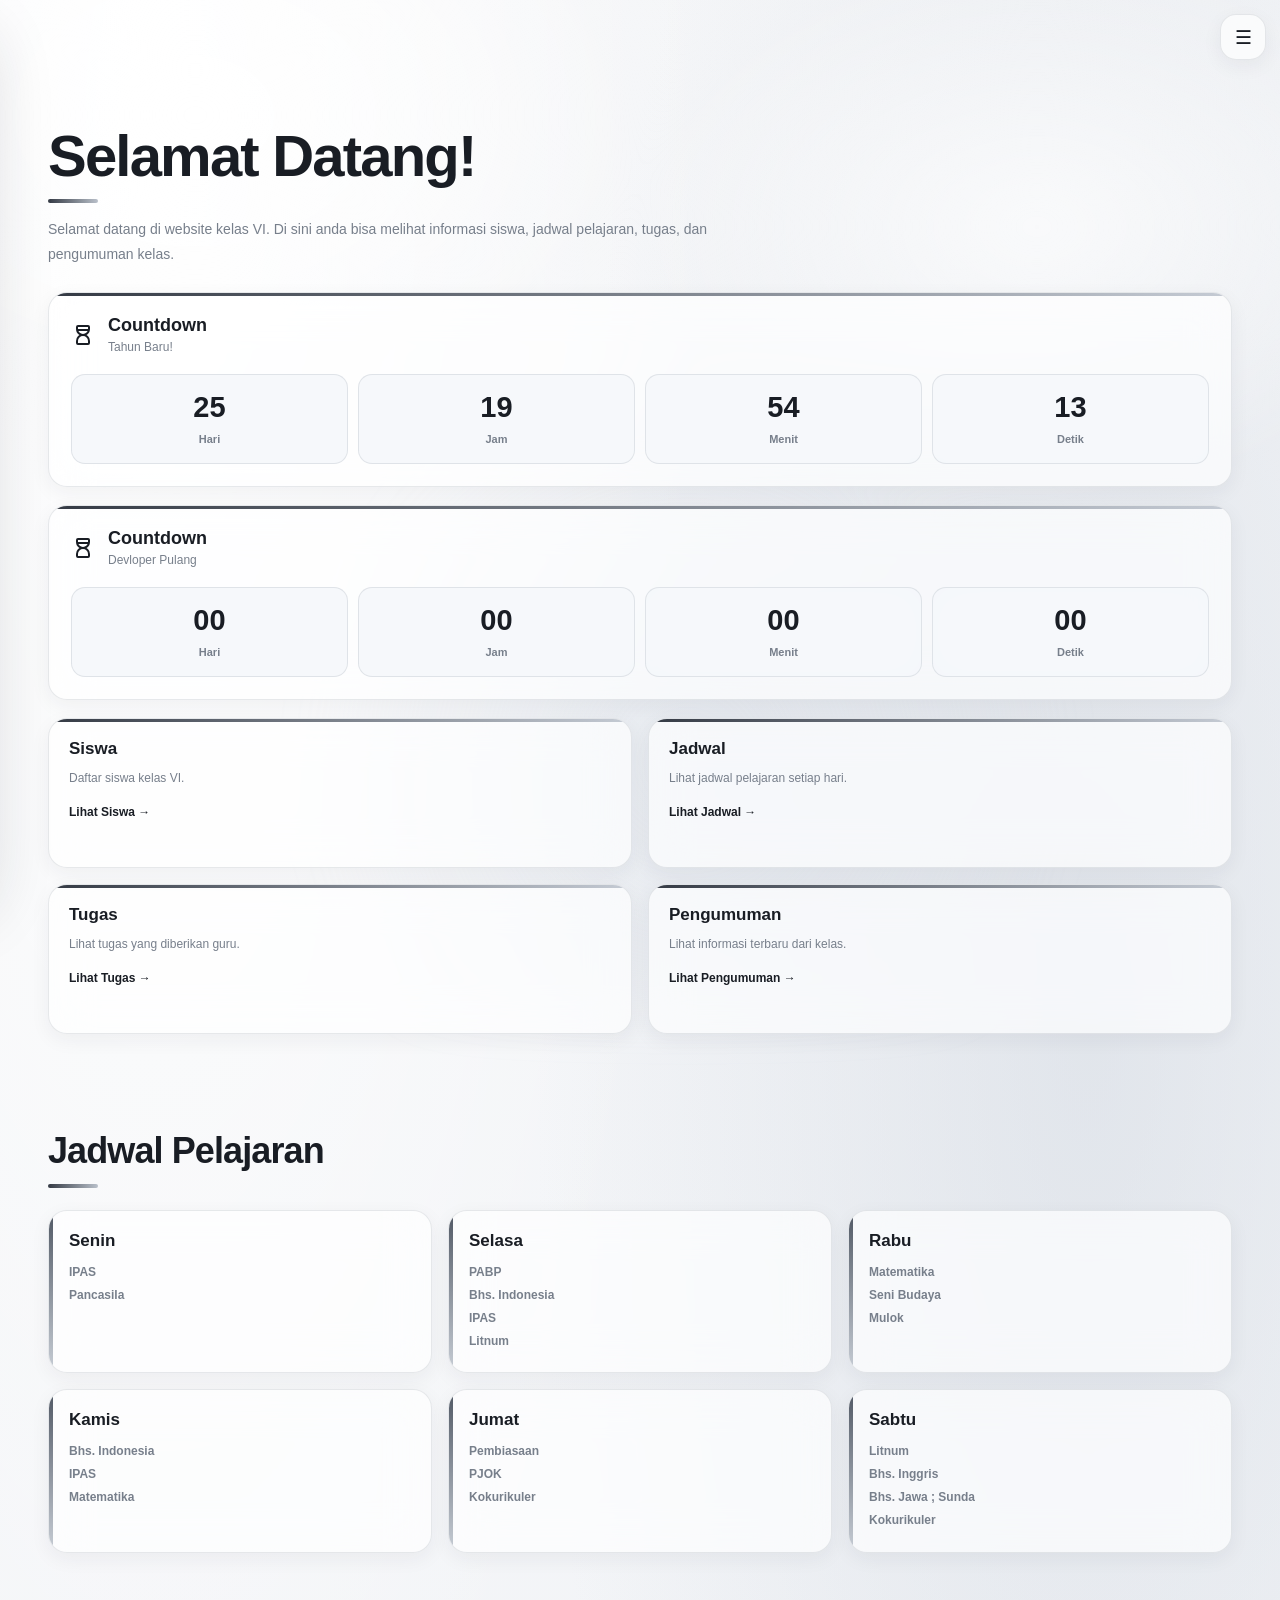
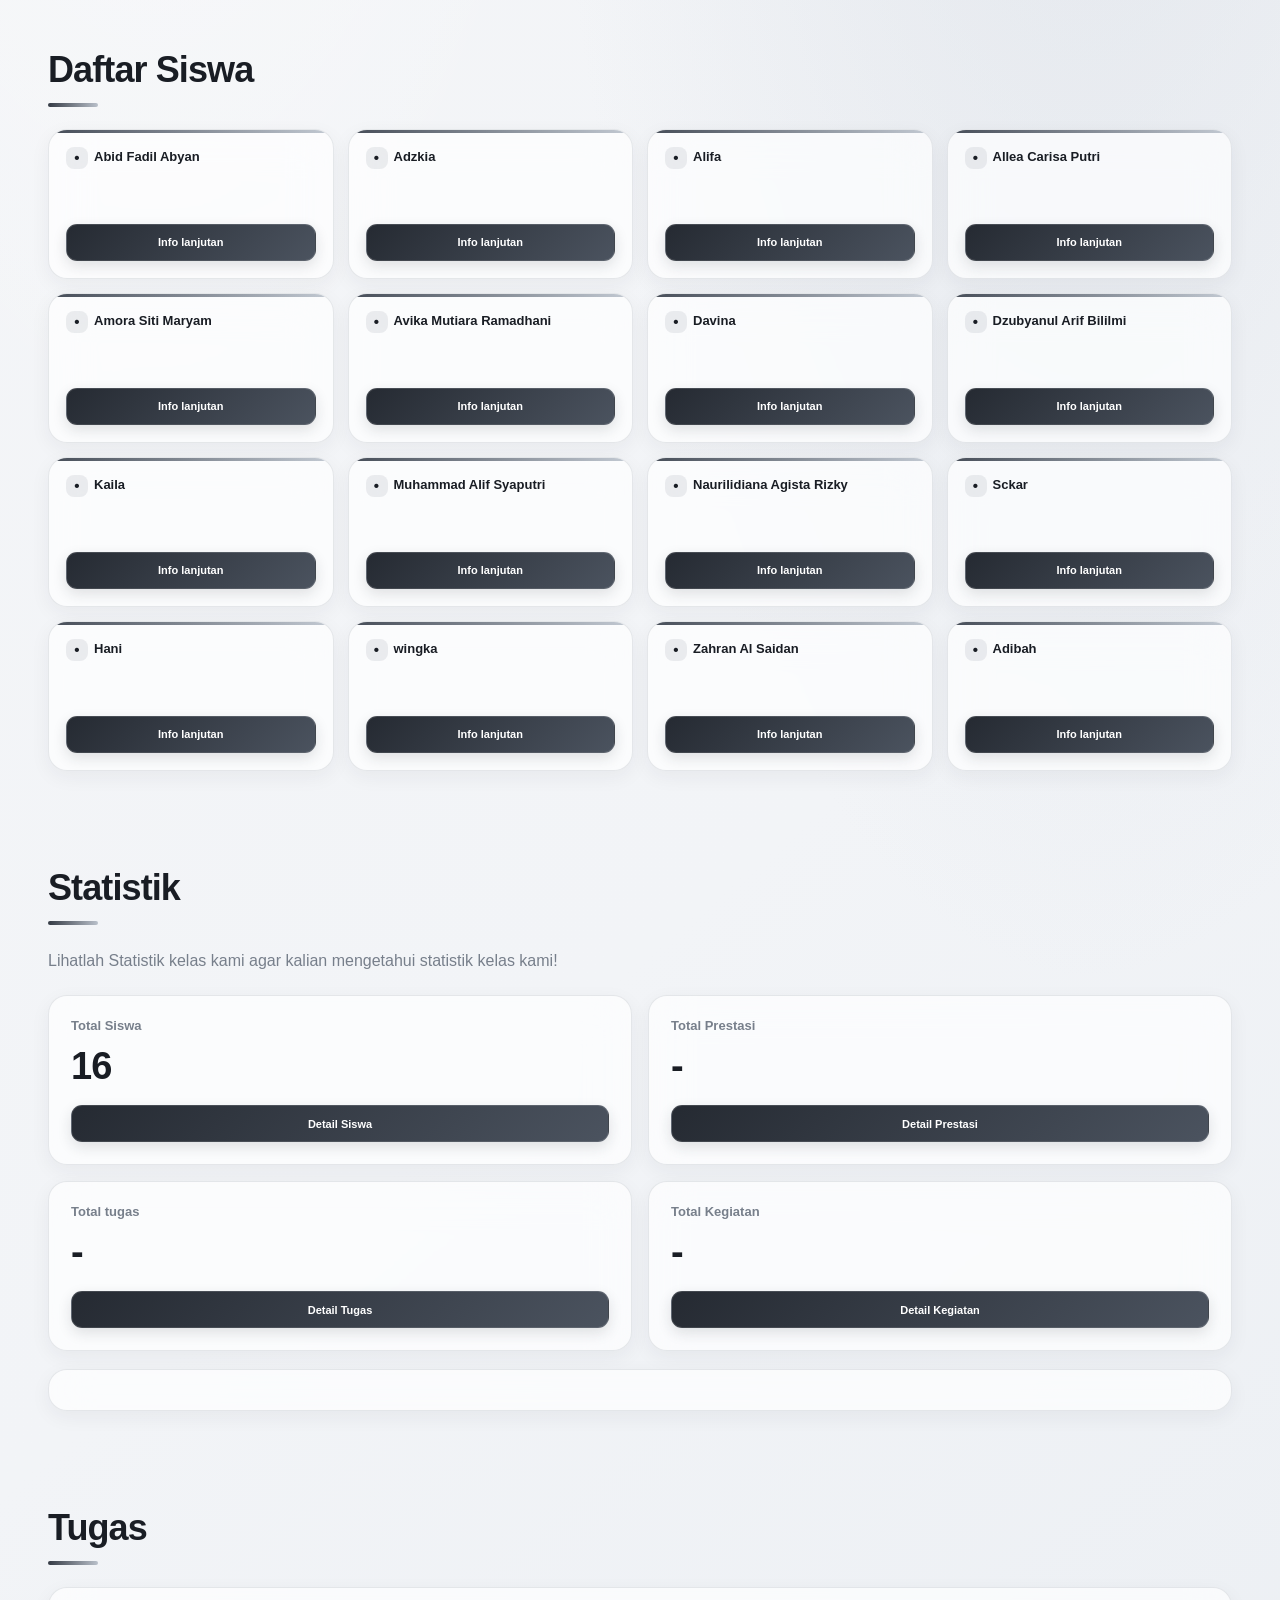
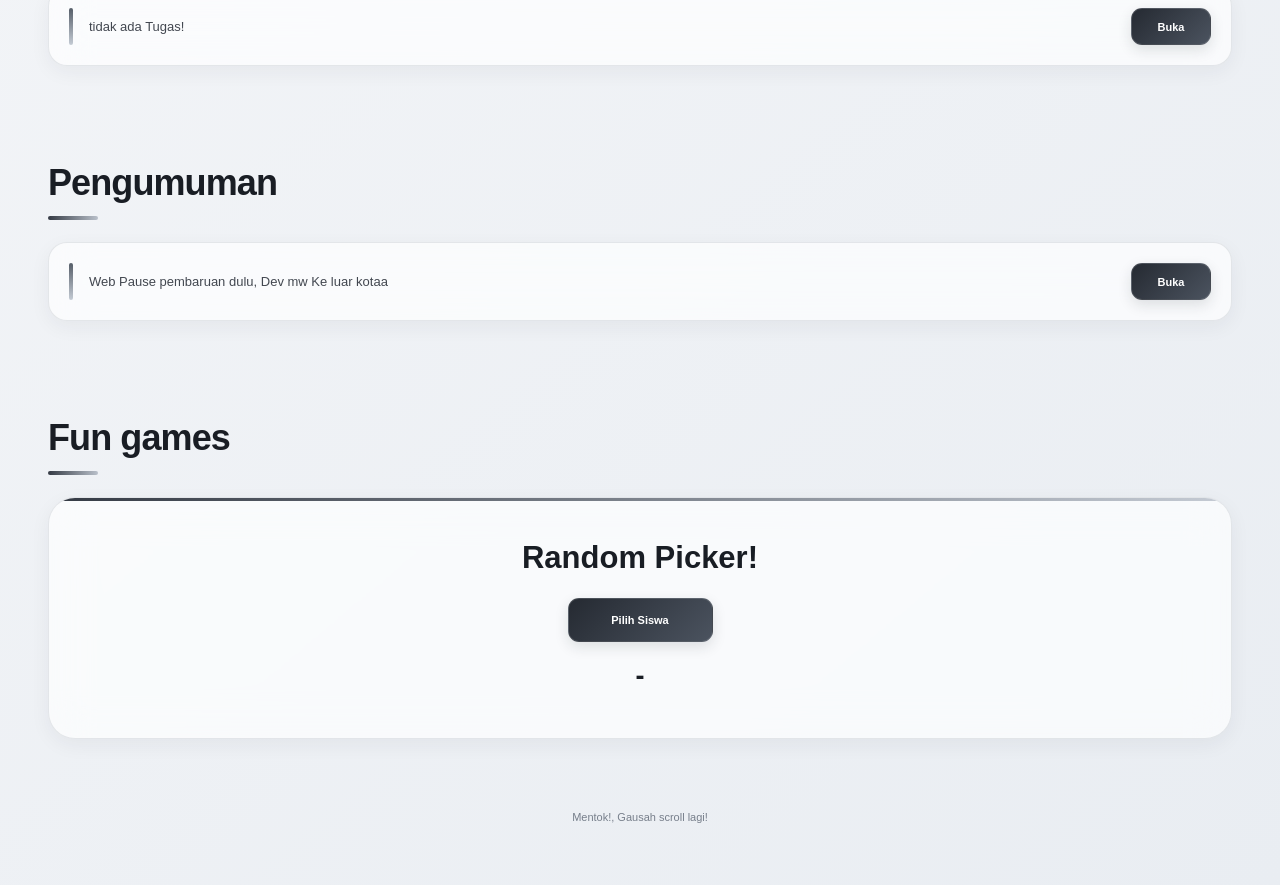
==== commit d6fb5b1e: "Update UI monochrome & Google search Verification" ====
--- a/index.html
+++ b/index.html
@@ -4,11 +4,9 @@
 <head>
     <meta charset="UTF-8">
     <meta name="viewport" content="width=device-width, initial-scale=1.0">
-    <meta name="Web Class 6 Necipat"
-        content="Website resmi Kelas VI NECIPAT yang berisi informasi siswa, jadwal, tugas, pengumuman, dan kegiatan kelas kami.">
+    <meta name="google-site-verification" content="yVmpKDWF6M1UAur2NxdoeUus-ca5rGnGaE4Rs-OZgmA" />    
     <title>Web Kelas VI Necipat</title>
     <link rel="icon" type="image/jpeg" href="Icon.png">
-
     <link rel="stylesheet" href="style.css">
     <script src="script.js" defer></script>
 </head>
